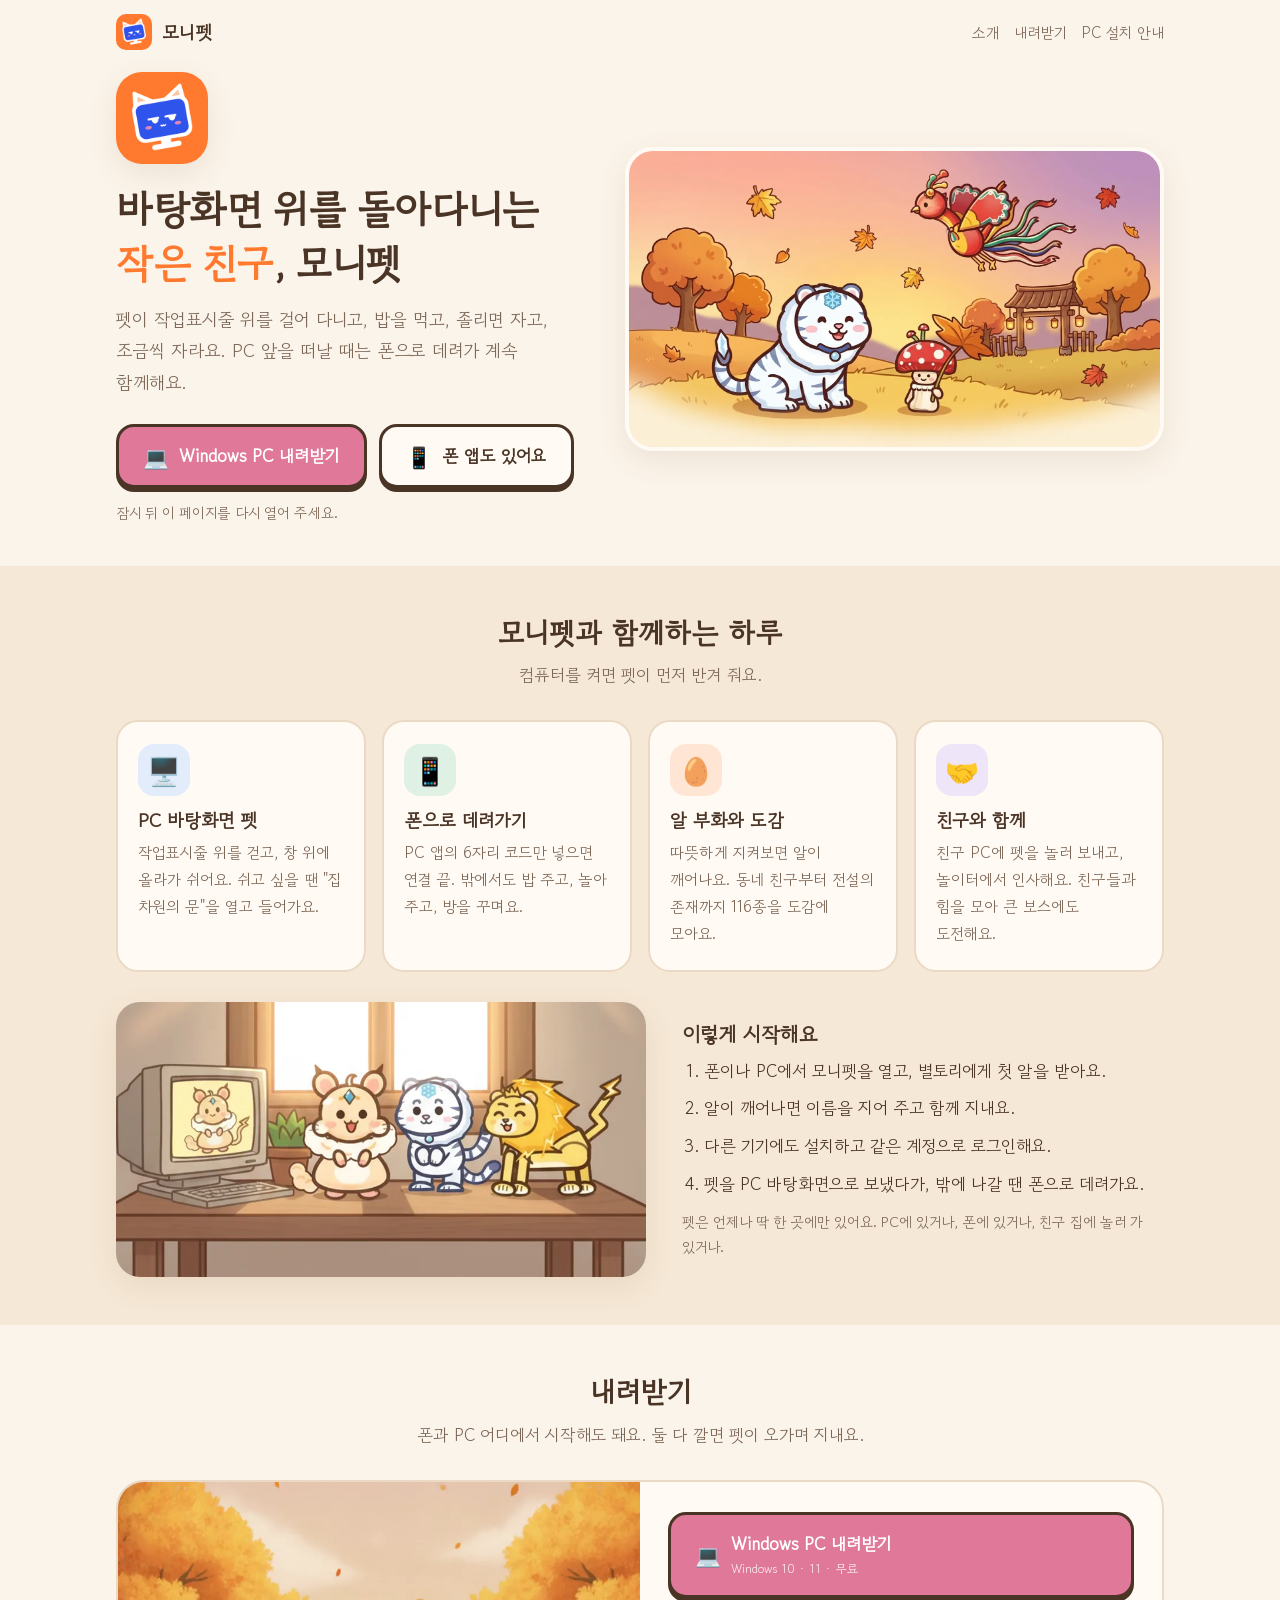
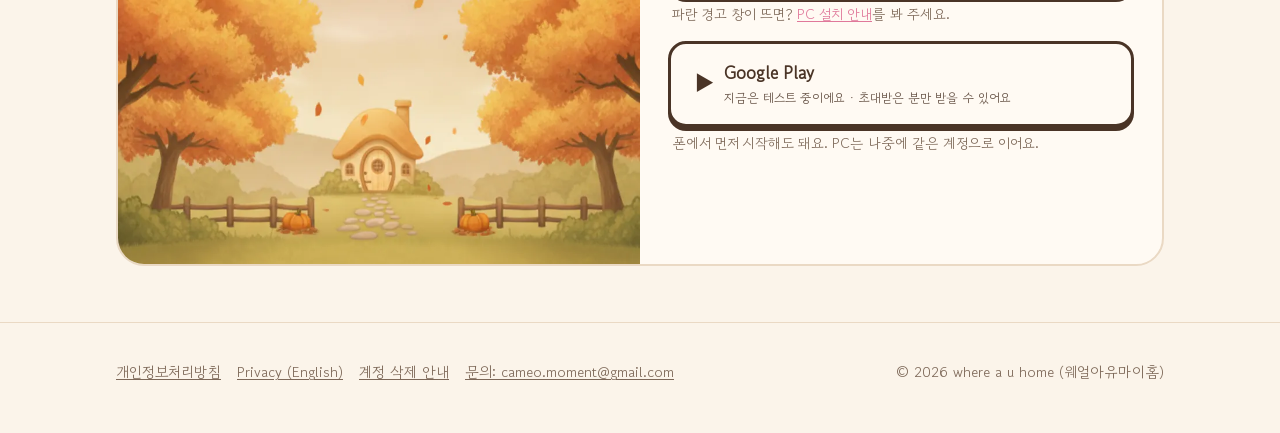
==== index.html @ 95034d14 "chore(site): 홈페이지 주소를 monipet.co.kr 로 (저장소 hanseo-choi/monipet-site, CNAME) Co-Authored-By: Claude O" ====
<!doctype html>
<html lang="ko">
<head>
<meta charset="utf-8">
<meta name="viewport" content="width=device-width, initial-scale=1">
<title>모니펫 — 바탕화면 펫 키우기</title>
<meta name="description" content="바탕화면 위를 돌아다니는 작은 친구, 모니펫. PC 바탕화면에서 키우고, 폰으로 데려가 돌봐요.">
<meta name="theme-color" content="#fbf4ea">
<!--
  모니펫 공식 홈페이지 (GitHub Pages: https://monipet.co.kr/). 올리는 법: site/README.md
  privacy/ · pc/ 는 docs/ 가 원본 → node scripts/build-site.mjs 로 복사. 그림은 python scripts/site-images.py.
-->
<meta property="og:type" content="website">
<meta property="og:site_name" content="모니펫">
<meta property="og:title" content="모니펫 — 바탕화면 위를 돌아다니는 작은 친구">
<meta property="og:description" content="PC 바탕화면에서 펫을 키우고, 폰으로 데려가 함께 지내요. 무료 · 광고 없음.">
<meta property="og:image" content="https://monipet.co.kr/img/og.jpg">
<meta property="og:image:width" content="1200">
<meta property="og:image:height" content="630">
<meta property="og:url" content="https://monipet.co.kr/">
<meta property="og:locale" content="ko_KR">
<meta name="twitter:card" content="summary_large_image">
<link rel="icon" type="image/png" href="img/favicon.png">
<link rel="apple-touch-icon" href="img/icon-192.png">
<link rel="preconnect" href="https://fonts.googleapis.com">
<link rel="preconnect" href="https://fonts.gstatic.com" crossorigin>
<link href="https://fonts.googleapis.com/css2?family=Gowun+Dodum&display=swap" rel="stylesheet">
<link rel="stylesheet" href="style.css">
</head>
<body>
<header class="top">
  <div class="wrap">
    <a class="brand" href="./"><img src="img/icon-192.png" alt="" width="36" height="36">모니펫</a>
    <nav>
      <a href="#features">소개</a>
      <a href="#download">내려받기</a>
      <a href="pc/">PC 설치 안내</a>
    </nav>
  </div>
</header>

<main>
  <section class="hero">
    <div class="wrap">
      <div>
        <img class="hero-icon" src="img/icon.png" alt="모니펫 앱 아이콘" width="92" height="92">
        <h1>바탕화면 위를 돌아다니는<br><em>작은 친구</em>, 모니펫</h1>
        <p class="lead">펫이 작업표시줄 위를 걸어 다니고, 밥을 먹고, 졸리면 자고, 조금씩 자라요.
          PC 앞을 떠날 때는 폰으로 데려가 계속 함께해요.</p>
        <div class="cta">
          <a class="btn" href="pc/" data-download data-fallback="pc/" data-ready="Windows PC 내려받기"><span class="ico" aria-hidden="true">💻</span><span data-label>Windows PC 내려받기</span></a>
          <a class="btn alt" href="#download"><span class="ico" aria-hidden="true">📱</span>폰 앱도 있어요</a>
        </div>
        <p class="muted small" style="margin-top:12px" data-download-version>Windows 10 · 11 · 무료 · 광고 없음</p>
      </div>
      <div class="hero-art">
        <picture>
          <source srcset="img/hero.webp" type="image/webp">
          <img src="img/hero.jpg" alt="가을 마당에서 노는 모니펫 펫들: 하얀 호랑이, 버섯 친구, 하늘을 나는 봉황" width="1600" height="893">
        </picture>
      </div>
    </div>
  </section>

  <section class="block tint" id="features">
    <div class="wrap">
      <h2>모니펫과 함께하는 하루</h2>
      <p class="sub">컴퓨터를 켜면 펫이 먼저 반겨 줘요.</p>
      <div class="cards">
        <article class="card c1">
          <div class="emoji" aria-hidden="true">🖥️</div>
          <h3>PC 바탕화면 펫</h3>
          <p>작업표시줄 위를 걷고, 창 위에 올라가 쉬어요. 쉬고 싶을 땐 "집 차원의 문"을 열고 들어가요.</p>
        </article>
        <article class="card c2">
          <div class="emoji" aria-hidden="true">📱</div>
          <h3>폰으로 데려가기</h3>
          <p>PC 앱의 6자리 코드만 넣으면 연결 끝. 밖에서도 밥 주고, 놀아 주고, 방을 꾸며요.</p>
        </article>
        <article class="card c3">
          <div class="emoji" aria-hidden="true">🥚</div>
          <h3>알 부화와 도감</h3>
          <p>따뜻하게 지켜보면 알이 깨어나요. 동네 친구부터 전설의 존재까지 116종을 도감에 모아요.</p>
        </article>
        <article class="card c4">
          <div class="emoji" aria-hidden="true">🤝</div>
          <h3>친구와 함께</h3>
          <p>친구 PC에 펫을 놀러 보내고, 놀이터에서 인사해요. 친구들과 힘을 모아 큰 보스에도 도전해요.</p>
        </article>
      </div>

      <div class="show">
        <picture>
          <source srcset="img/desk.webp" type="image/webp">
          <img src="img/desk.jpg" alt="책상 위 모니터 옆에 모인 모니펫 펫들" width="900" height="468" loading="lazy">
        </picture>
        <div>
          <h3 style="font-size:1.3rem;margin-bottom:8px">이렇게 시작해요</h3>
          <ol>
            <li>폰이나 PC에서 모니펫을 열고, 별토리에게 첫 알을 받아요.</li>
            <li>알이 깨어나면 이름을 지어 주고 함께 지내요.</li>
            <li>다른 기기에도 설치하고 같은 계정으로 로그인해요.</li>
            <li>펫을 PC 바탕화면으로 보냈다가, 밖에 나갈 땐 폰으로 데려가요.</li>
          </ol>
          <p class="muted small" style="margin-top:10px">펫은 언제나 딱 한 곳에만 있어요. PC에 있거나, 폰에 있거나, 친구 집에 놀러 가 있거나.</p>
        </div>
      </div>
    </div>
  </section>

  <section class="block" id="download">
    <div class="wrap">
      <h2>내려받기</h2>
      <p class="sub">폰과 PC 어디에서 시작해도 돼요. 둘 다 깔면 펫이 오가며 지내요.</p>
      <div class="download">
        <div class="art">
          <picture>
            <source srcset="img/yard.webp" type="image/webp">
            <img src="img/yard.jpg" alt="낙엽이 지는 가을 마당과 작은 집" width="900" height="657" loading="lazy">
          </picture>
        </div>
        <div class="body">
          <div class="dl-row">
            <a class="btn" href="pc/" data-download data-fallback="pc/" data-ready="Windows PC 내려받기"><span class="ico" aria-hidden="true">💻</span><span><span data-label>Windows PC 내려받기</span><small>Windows 10 · 11 · 무료</small></span></a>
            <span class="note">파란 경고 창이 뜨면? <a href="pc/">PC 설치 안내</a>를 봐 주세요.</span>
          </div>
          <div class="dl-row">
            <a class="btn alt" href="https://play.google.com/store/apps/details?id=com.monipet.app" rel="noopener"><span class="ico" aria-hidden="true">▶️</span><span>Google Play<small>지금은 테스트 중이에요 · 초대받은 분만 받을 수 있어요</small></span></a>
            <span class="note">폰에서 먼저 시작해도 돼요. PC는 나중에 같은 계정으로 이어요.</span>
          </div>
          <div>
            <span id="ms-store" class="badge-soon" hidden>Microsoft Store (준비 중)</span>
          </div>
        </div>
      </div>
    </div>
  </section>
</main>

<footer>
  <div class="wrap">
    <nav>
      <a href="privacy/">개인정보처리방침</a>
      <a href="privacy/en.html" lang="en">Privacy (English)</a>
      <a href="privacy/#delete">계정 삭제 안내</a>
      <a href="mailto:cameo.moment@gmail.com">문의: cameo.moment@gmail.com</a>
    </nav>
    <span>© 2026 where a u home (웨얼아유마이홈)</span>
  </div>
</footer>

<script>
  // Microsoft Store 에 올라가면 주소를 넣는다 (null 이면 배지를 숨긴다)
  const MS_STORE_URL = null;
  if (MS_STORE_URL) {
    const old = document.getElementById("ms-store");
    const a = document.createElement("a");
    a.className = "badge-soon";
    a.href = MS_STORE_URL;
    a.rel = "noopener";
    a.textContent = "🪟 Microsoft Store에서 받기";
    old.replaceWith(a);
  }
</script>
<script src="download.js" defer></script>
</body>
</html>
---- style.css ----
/* 모니펫 홈페이지 공통 모양 (site/index.html · site/pc/index.html). 프레임워크 없음. */
:root {
  --bg: #fbf4ea;
  --bg-2: #f6e8d6;
  --fg: #4a3426;
  --muted: #7d6858;
  --line: #ead9c4;
  --card: #fffaf3;
  --soft: #fff0df;
  --accent: #e0789a;
  --accent-ink: #fff;
  --orange: #ff7a2f;
  --blue: #3156e3;
  --mint: #dff1e4;
  --sky: #e2ecfb;
  --lilac: #efe5f8;
  --peach: #ffe6d4;
  --shadow: 0 10px 30px rgba(120, 80, 40, .10);
  --win: #1f5fa8;
  color-scheme: light;
}
@media (prefers-color-scheme: dark) {
  :root:not([data-theme="light"]) {
    --bg: #1e1a20;
    --bg-2: #262029;
    --fg: #f3e9df;
    --muted: #c4b5a8;
    --line: #3d3443;
    --card: #2a2430;
    --soft: #33293a;
    --accent: #ec9cb7;
    --accent-ink: #2a1f26;
    --orange: #ff9a5c;
    --blue: #7f9bff;
    --mint: #26362c;
    --sky: #232d40;
    --lilac: #30273c;
    --peach: #3a2a24;
    --shadow: 0 10px 30px rgba(0, 0, 0, .35);
    --win: #2d6cc0;
    color-scheme: dark;
  }
}
:root[data-theme="dark"] {
  --bg: #1e1a20; --bg-2: #262029; --fg: #f3e9df; --muted: #c4b5a8; --line: #3d3443; --card: #2a2430; --soft: #33293a;
  --accent: #ec9cb7; --accent-ink: #2a1f26; --orange: #ff9a5c; --blue: #7f9bff; --mint: #26362c; --sky: #232d40;
  --lilac: #30273c; --peach: #3a2a24; --shadow: 0 10px 30px rgba(0, 0, 0, .35); --win: #2d6cc0; color-scheme: dark;
}

* { box-sizing: border-box; }
html { -webkit-text-size-adjust: 100%; }
body {
  margin: 0;
  background: var(--bg);
  color: var(--fg);
  font: 17px/1.75 "Gowun Dodum", system-ui, -apple-system, "Apple SD Gothic Neo", "Malgun Gothic", sans-serif;
  word-break: keep-all;
  overflow-wrap: anywhere;
}
img { max-width: 100%; display: block; }
[hidden] { display: none !important; }
a { color: var(--accent); }
h1, h2, h3 { line-height: 1.35; margin: 0; }
p { margin: 0; }
.wrap { max-width: 1080px; margin: 0 auto; padding: 0 16px; }
.muted { color: var(--muted); }
.small { font-size: .9rem; }

/* 머리 줄 */
.top { padding: 14px 0; }
.top .wrap { display: flex; align-items: center; justify-content: space-between; gap: 12px; }
.brand { display: flex; align-items: center; gap: 10px; color: var(--fg); text-decoration: none; font-weight: 700; font-size: 1.15rem; }
.brand img { width: 36px; height: 36px; border-radius: 10px; }
.top nav { display: flex; gap: 14px; font-size: .95rem; }
.top nav a { color: var(--muted); text-decoration: none; }
.top nav a:hover { color: var(--fg); }

/* 버튼 */
.btn {
  display: inline-flex; align-items: center; justify-content: center; gap: 10px;
  padding: 14px 24px; border-radius: 18px;
  background: var(--accent); color: var(--accent-ink);
  font: inherit; font-weight: 700; font-size: 1.08rem; text-decoration: none;
  border: 3px solid var(--fg); box-shadow: 0 4px 0 var(--fg);
  transition: transform .08s, box-shadow .08s;
}
.btn:active { transform: translateY(3px); box-shadow: 0 1px 0 var(--fg); }
.btn[aria-disabled="true"] { opacity: .55; pointer-events: none; }
.btn .ico { font-size: 1.3rem; line-height: 1; }
.btn.alt { background: var(--card); color: var(--fg); }
.btn small { display: block; font-size: .78rem; font-weight: 400; opacity: .85; }

/* 첫 화면 */
.hero { padding: 8px 0 40px; }
.hero .wrap { display: grid; grid-template-columns: 1fr 1.15fr; gap: 40px; align-items: center; }
.hero-icon { width: 92px; height: 92px; border-radius: 26px; box-shadow: var(--shadow); margin-bottom: 18px; }
.hero h1 { font-size: 2.5rem; letter-spacing: -.01em; }
.hero h1 em { font-style: normal; color: var(--orange); }
.hero .lead { margin-top: 14px; font-size: 1.12rem; color: var(--muted); }
.hero .cta { margin-top: 26px; display: flex; flex-wrap: wrap; gap: 12px; align-items: center; }
.hero-art { border-radius: 28px; overflow: hidden; box-shadow: var(--shadow); border: 4px solid var(--card); }
.hero-art img { width: 100%; height: auto; aspect-ratio: 1600 / 893; object-fit: cover; }

/* 칸 */
section.block { padding: 48px 0; }
section.tint { background: var(--bg-2); }
.block h2 { font-size: 1.8rem; text-align: center; }
.block .sub { text-align: center; color: var(--muted); margin-top: 8px; }

.cards { display: grid; grid-template-columns: repeat(4, 1fr); gap: 16px; margin-top: 30px; }
.card { background: var(--card); border: 2px solid var(--line); border-radius: 22px; padding: 22px 20px; }
.card .emoji { width: 52px; height: 52px; border-radius: 16px; display: grid; place-items: center; font-size: 1.7rem; margin-bottom: 12px; }
.card h3 { font-size: 1.15rem; margin-bottom: 6px; }
.card p { color: var(--muted); font-size: .97rem; }
.c1 .emoji { background: var(--sky); }
.c2 .emoji { background: var(--mint); }
.c3 .emoji { background: var(--peach); }
.c4 .emoji { background: var(--lilac); }

.show { display: grid; grid-template-columns: 1.1fr 1fr; gap: 36px; align-items: center; margin-top: 30px; }
.show img { border-radius: 24px; box-shadow: var(--shadow); width: 100%; height: auto; }
.show ol { margin: 0; padding-left: 1.3em; }
.show li { margin: 8px 0; }

/* 내려받기 */
.download { position: relative; background: var(--card); border: 2px solid var(--line); border-radius: 28px; overflow: hidden; display: grid; grid-template-columns: 1fr 1fr; margin-top: 30px; }
.download .art { min-height: 100%; }
.download .art img { width: 100%; height: 100%; object-fit: cover; }
.download .body { padding: 30px 28px; display: flex; flex-direction: column; gap: 14px; }
.dl-row { display: flex; flex-direction: column; gap: 4px; }
.dl-row .btn { width: 100%; justify-content: flex-start; text-align: left; }
.dl-row .note { font-size: .88rem; color: var(--muted); padding-left: 4px; }
.badge-soon { display: inline-block; padding: 6px 14px; border-radius: 999px; border: 2px dashed var(--line); color: var(--muted); font-size: .9rem; text-decoration: none; }
a.badge-soon { border-style: solid; color: var(--fg); }

/* 바닥 */
footer { padding: 36px 0 48px; border-top: 1px solid var(--line); margin-top: 8px; }
footer .wrap { display: flex; flex-wrap: wrap; gap: 8px 22px; justify-content: space-between; align-items: center; color: var(--muted); font-size: .92rem; }
footer nav { display: flex; flex-wrap: wrap; gap: 6px 16px; }
footer a { color: var(--muted); }

/* PC 설치 안내 */
.guide { max-width: 720px; margin: 0 auto; padding: 8px 16px 56px; }
.guide h1 { font-size: 1.9rem; }
.guide h2 { font-size: 1.25rem; margin: 36px 0 10px; padding-top: 10px; border-top: 1px solid var(--line); }
.guide p, .guide li { margin: 8px 0; }
.guide-hero { background: var(--card); border: 2px solid var(--line); border-radius: 24px; overflow: hidden; margin: 18px 0; text-align: center; }
.guide-hero img { width: 100%; height: auto; aspect-ratio: 900 / 468; object-fit: cover; }
.guide-hero .in { padding: 18px 18px 22px; }
ol.steps { padding-left: 1.3em; }
.shot { background: var(--win); color: #fff; border-radius: 10px; padding: 16px 18px; margin: 10px 0; font-family: "Segoe UI", "Malgun Gothic", sans-serif; line-height: 1.6; }
.shot b { font-size: 1.1rem; }
.shot p { color: #fff; margin: 6px 0 0; }
.shot .row { display: flex; justify-content: space-between; align-items: center; margin-top: 14px; gap: 10px; flex-wrap: wrap; }
.shot .fake { display: inline-block; padding: 4px 14px; border: 1px solid #fff; border-radius: 3px; font-size: .92rem; }
.shot .link { text-decoration: underline; }
.shot .hl { outline: 3px solid #ffd86b; outline-offset: 3px; border-radius: 3px; }
.box { background: var(--soft); border-radius: 16px; padding: 12px 16px; margin: 12px 0; }
code { font-size: .9em; background: var(--soft); padding: 1px 6px; border-radius: 6px; }

@media (max-width: 900px) {
  .hero .wrap { grid-template-columns: 1fr; gap: 26px; }
  .cards { grid-template-columns: repeat(2, 1fr); }
  .show { grid-template-columns: 1fr; }
}
@media (max-width: 640px) {
  body { font-size: 16px; }
  .top nav { display: none; }
  .hero h1 { font-size: 1.95rem; }
  .hero-icon { width: 72px; height: 72px; border-radius: 20px; }
  .hero .cta .btn { width: 100%; }
  .block h2 { font-size: 1.5rem; }
  section.block { padding: 38px 0; }
  .cards { grid-template-columns: 1fr; }
  .download { grid-template-columns: 1fr; }
  .download .art img { aspect-ratio: 900 / 520; height: auto; }
  .download .body { padding: 22px 18px; }
  footer .wrap { flex-direction: column; align-items: flex-start; }
}
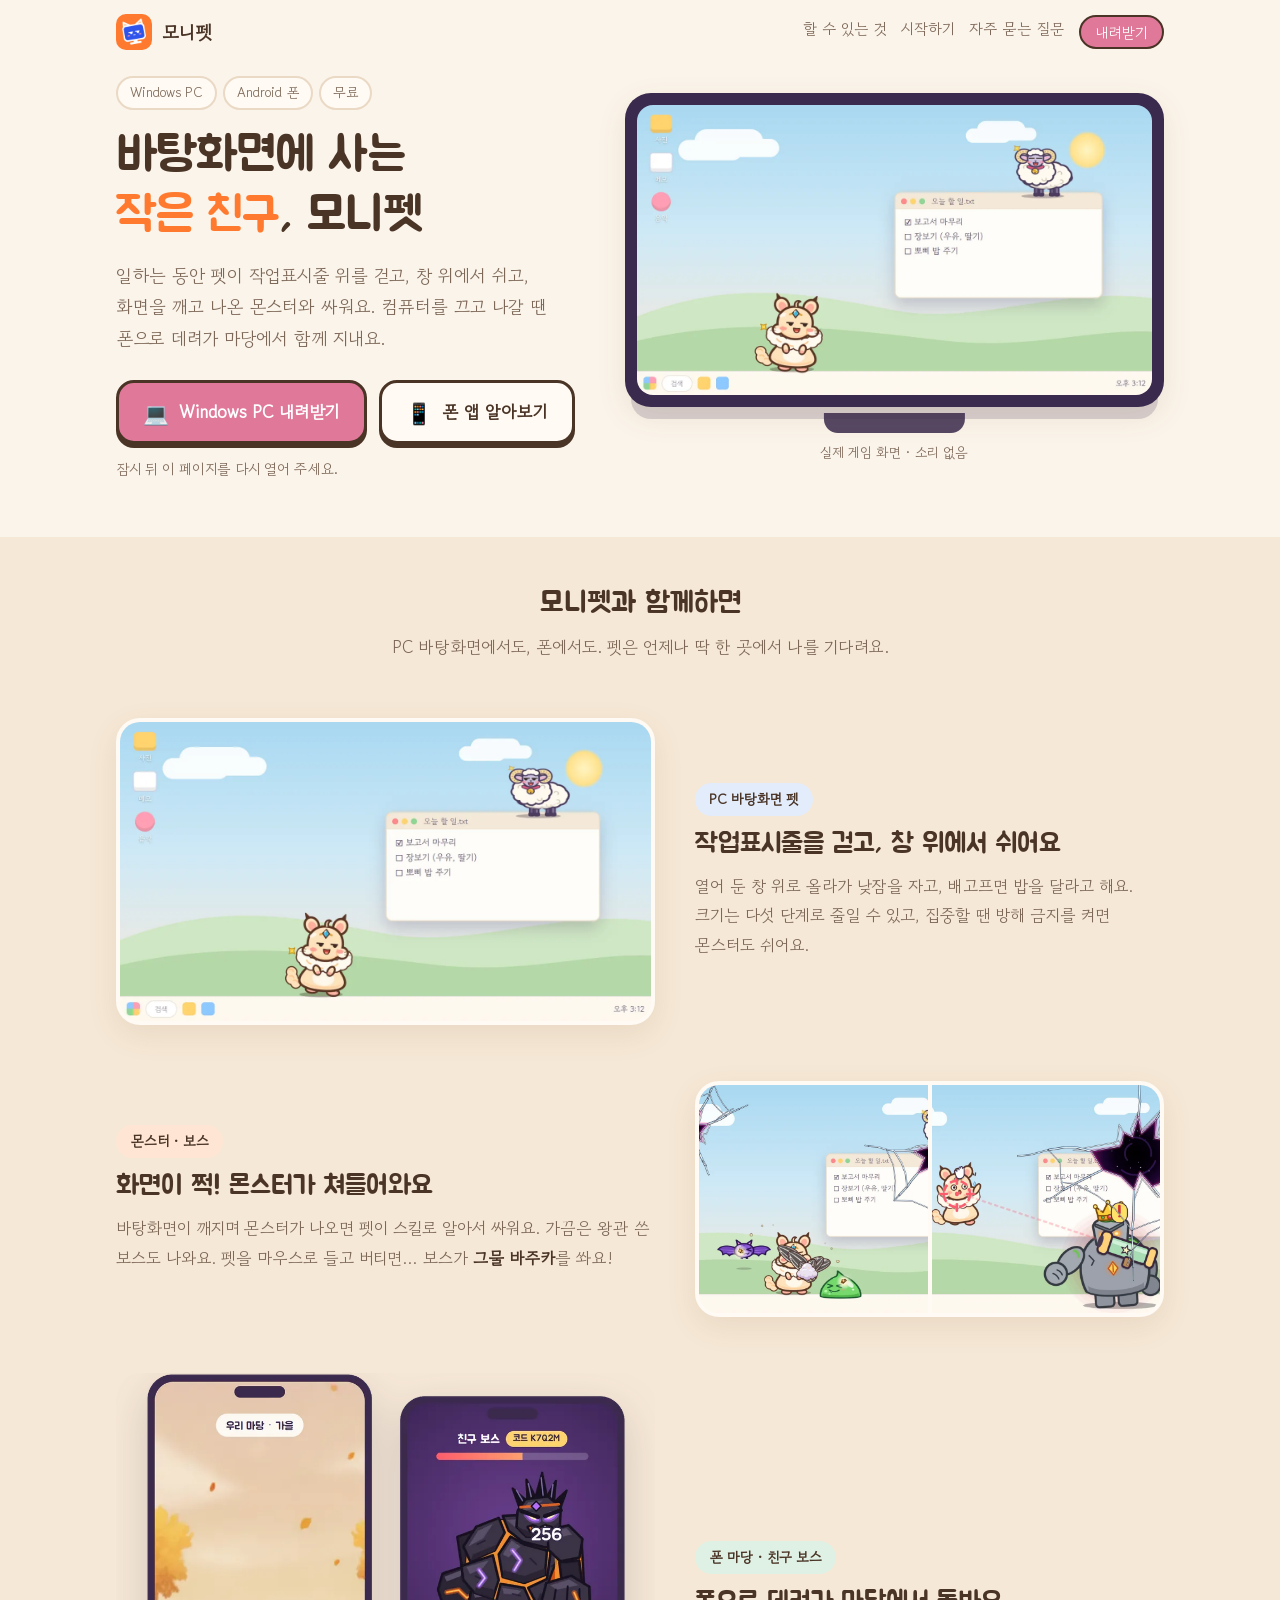
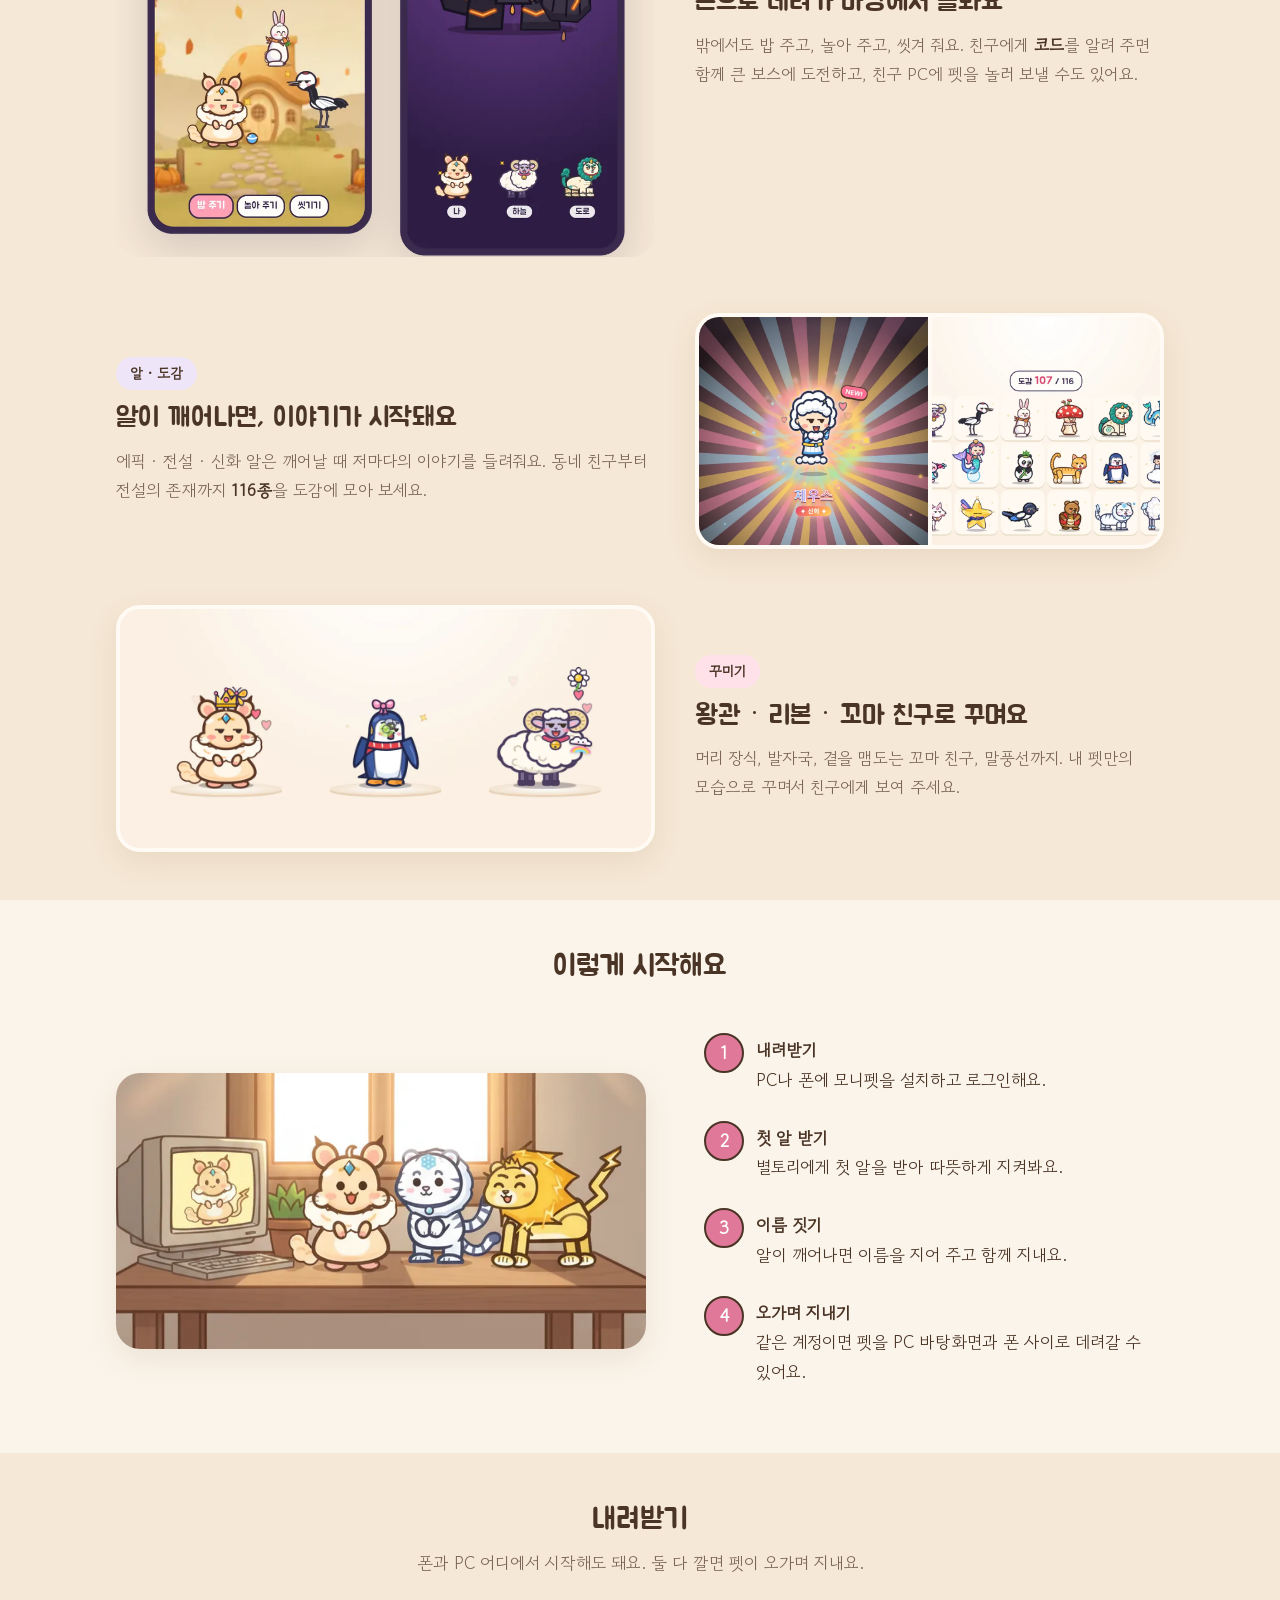
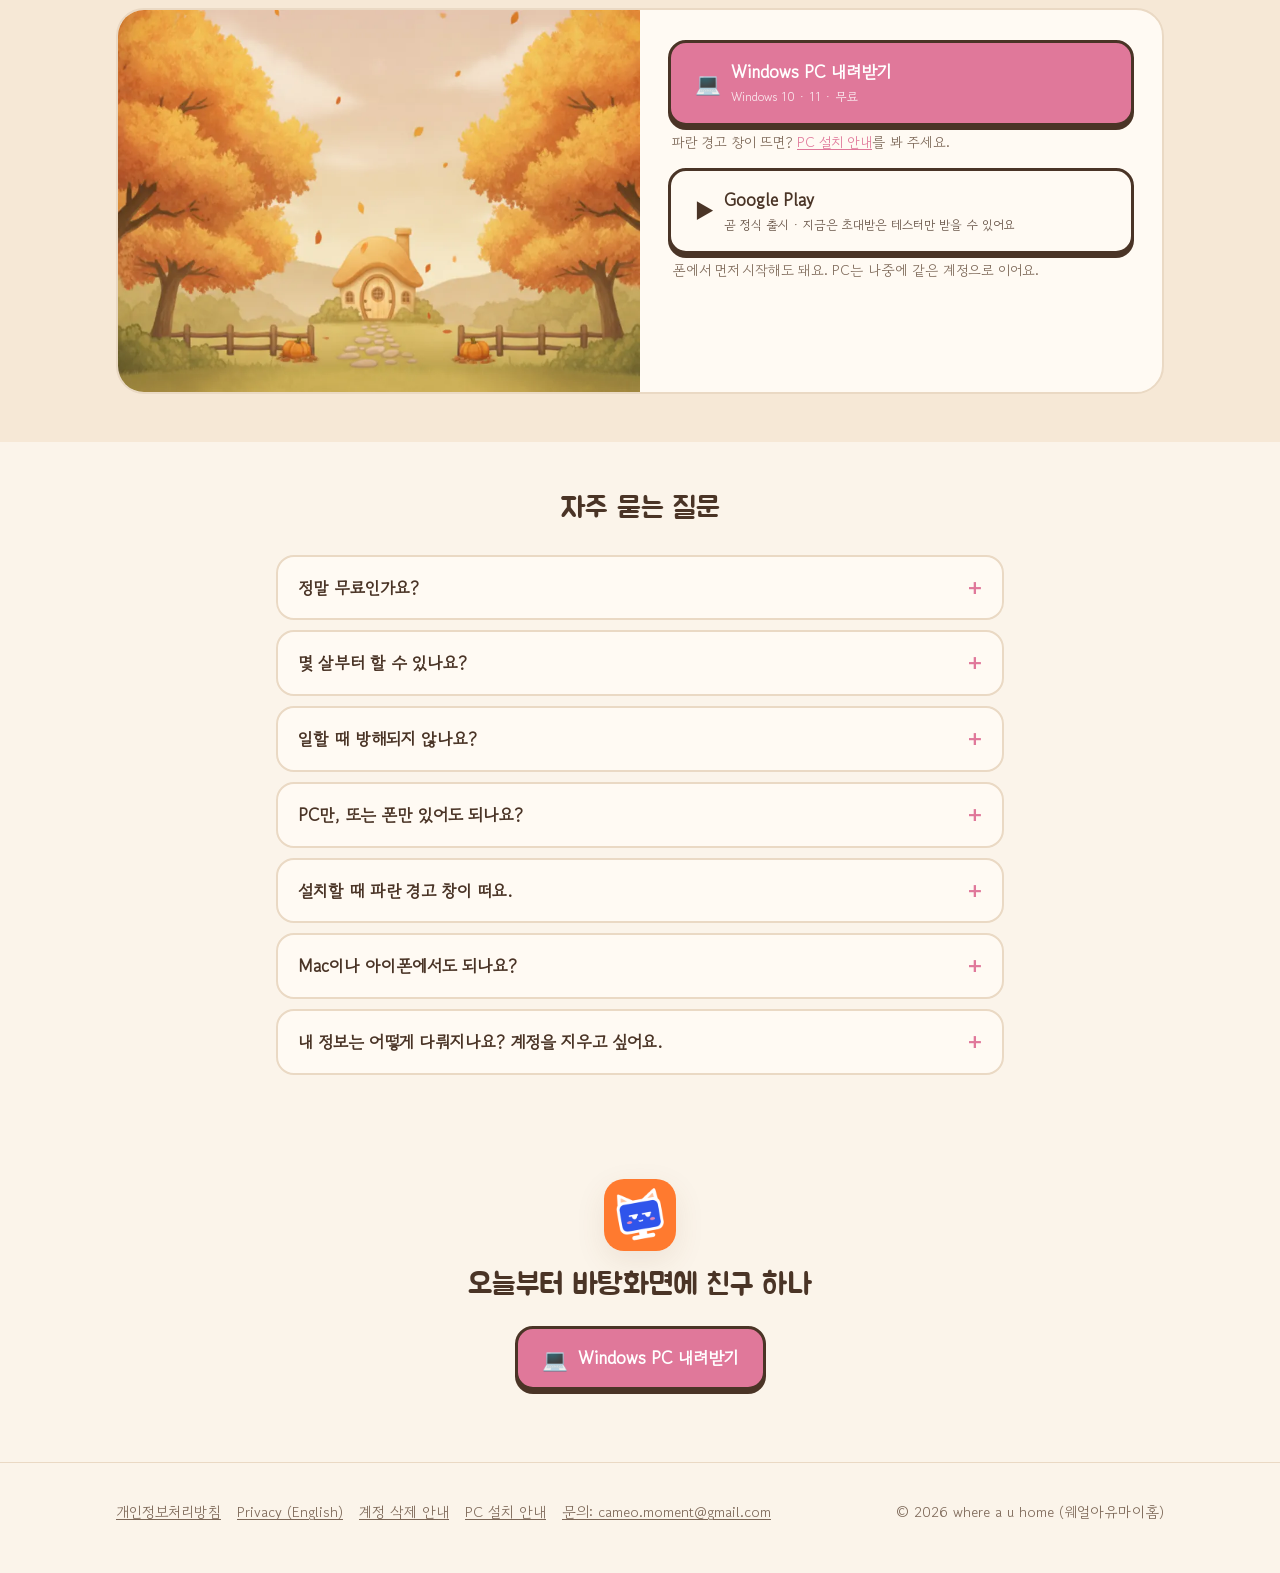
==== commit abf8e013: "feat(site): 홈페이지 새 단장 — 실제 게임 화면 · 할 수 있는 것 · 자주 묻는 질문, 홍보 영상 무대(#promo) - 첫 화면: 바탕화면에 사는 작은 친구 + 모니" ====
--- a/index.html
+++ b/index.html
@@ -3,17 +3,19 @@
 <head>
 <meta charset="utf-8">
 <meta name="viewport" content="width=device-width, initial-scale=1">
-<title>모니펫 — 바탕화면 펫 키우기</title>
-<meta name="description" content="바탕화면 위를 돌아다니는 작은 친구, 모니펫. PC 바탕화면에서 키우고, 폰으로 데려가 돌봐요.">
+<title>모니펫 — 바탕화면에 사는 작은 친구</title>
+<meta name="description" content="PC 바탕화면 위를 걸어 다니는 작은 펫, 모니펫. 화면을 깨고 나온 몬스터와 싸우고, 폰으로 데려가 마당에서 돌보고, 친구와 보스를 잡아요. Windows PC 무료.">
 <meta name="theme-color" content="#fbf4ea">
 <!--
   모니펫 공식 홈페이지 (GitHub Pages: https://monipet.co.kr/). 올리는 법: site/README.md
-  privacy/ · pc/ 는 docs/ 가 원본 → node scripts/build-site.mjs 로 복사. 그림은 python scripts/site-images.py.
+  privacy/ · pc/ 는 docs/ 가 원본 → node scripts/build-site.mjs 로 복사.
+  그림: hero.* · desk.* · yard.* · og.jpg 는 python scripts/site-images.py,
+        scene-*.webp · hero-loop.mp4 는 게임 그림(#promo 무대)을 헤드리스 Edge 로 찍은 것 (site/README.md "게임 장면 그림")
 -->
 <meta property="og:type" content="website">
 <meta property="og:site_name" content="모니펫">
-<meta property="og:title" content="모니펫 — 바탕화면 위를 돌아다니는 작은 친구">
-<meta property="og:description" content="PC 바탕화면에서 펫을 키우고, 폰으로 데려가 함께 지내요. 무료 · 광고 없음.">
+<meta property="og:title" content="모니펫 — 바탕화면에 사는 작은 친구">
+<meta property="og:description" content="PC 바탕화면에서 펫을 키우고, 폰으로 데려가 함께 지내요. Windows PC 무료.">
 <meta property="og:image" content="https://monipet.co.kr/img/og.jpg">
 <meta property="og:image:width" content="1200">
 <meta property="og:image:height" content="630">
@@ -24,91 +26,137 @@
 <link rel="apple-touch-icon" href="img/icon-192.png">
 <link rel="preconnect" href="https://fonts.googleapis.com">
 <link rel="preconnect" href="https://fonts.gstatic.com" crossorigin>
-<link href="https://fonts.googleapis.com/css2?family=Gowun+Dodum&display=swap" rel="stylesheet">
+<link href="https://fonts.googleapis.com/css2?family=Gowun+Dodum&family=Jua&display=swap" rel="stylesheet">
+<link rel="preload" as="image" href="img/hero-poster.webp" type="image/webp">
 <link rel="stylesheet" href="style.css">
 </head>
 <body>
+<a class="skip" href="#main">본문으로 건너뛰기</a>
 <header class="top">
   <div class="wrap">
     <a class="brand" href="./"><img src="img/icon-192.png" alt="" width="36" height="36">모니펫</a>
-    <nav>
-      <a href="#features">소개</a>
-      <a href="#download">내려받기</a>
-      <a href="pc/">PC 설치 안내</a>
+    <nav aria-label="주 메뉴">
+      <a href="#features">할 수 있는 것</a>
+      <a href="#start">시작하기</a>
+      <a href="#faq">자주 묻는 질문</a>
+      <a class="nav-cta" href="#download">내려받기</a>
     </nav>
   </div>
 </header>
 
-<main>
+<main id="main">
   <section class="hero">
     <div class="wrap">
-      <div>
-        <img class="hero-icon" src="img/icon.png" alt="모니펫 앱 아이콘" width="92" height="92">
-        <h1>바탕화면 위를 돌아다니는<br><em>작은 친구</em>, 모니펫</h1>
-        <p class="lead">펫이 작업표시줄 위를 걸어 다니고, 밥을 먹고, 졸리면 자고, 조금씩 자라요.
-          PC 앞을 떠날 때는 폰으로 데려가 계속 함께해요.</p>
+      <div class="hero-copy">
+        <p class="kicker"><span>Windows PC</span><span>Android 폰</span><span>무료</span></p>
+        <h1>바탕화면에 사는<br><em>작은 친구</em>, 모니펫</h1>
+        <p class="lead">일하는 동안 펫이 작업표시줄 위를 걷고, 창 위에서 쉬고, 화면을 깨고 나온 몬스터와 싸워요.
+          컴퓨터를 끄고 나갈 땐 폰으로 데려가 마당에서 함께 지내요.</p>
         <div class="cta">
           <a class="btn" href="pc/" data-download data-fallback="pc/" data-ready="Windows PC 내려받기"><span class="ico" aria-hidden="true">💻</span><span data-label>Windows PC 내려받기</span></a>
-          <a class="btn alt" href="#download"><span class="ico" aria-hidden="true">📱</span>폰 앱도 있어요</a>
-        </div>
-        <p class="muted small" style="margin-top:12px" data-download-version>Windows 10 · 11 · 무료 · 광고 없음</p>
+          <a class="btn alt" href="#download"><span class="ico" aria-hidden="true">📱</span>폰 앱 알아보기</a>
+        </div>
+        <p class="muted small hero-note" data-download-version>Windows 10 · 11 · 무료</p>
       </div>
       <div class="hero-art">
-        <picture>
-          <source srcset="img/hero.webp" type="image/webp">
-          <img src="img/hero.jpg" alt="가을 마당에서 노는 모니펫 펫들: 하얀 호랑이, 버섯 친구, 하늘을 나는 봉황" width="1600" height="893">
-        </picture>
+        <div class="monitor">
+          <video class="monitor-screen" autoplay muted loop playsinline preload="metadata" poster="img/hero-poster.webp" width="960" height="540" aria-label="바탕화면 위를 걷던 펫이 화면을 깨고 나온 몬스터와 보스를 물리치는 실제 게임 화면">
+            <source src="img/hero-loop.mp4" type="video/mp4">
+          </video>
+          <span class="monitor-stand" aria-hidden="true"></span>
+        </div>
+        <p class="caption">실제 게임 화면 · 소리 없음</p>
       </div>
     </div>
   </section>
 
   <section class="block tint" id="features">
     <div class="wrap">
-      <h2>모니펫과 함께하는 하루</h2>
-      <p class="sub">컴퓨터를 켜면 펫이 먼저 반겨 줘요.</p>
-      <div class="cards">
-        <article class="card c1">
-          <div class="emoji" aria-hidden="true">🖥️</div>
-          <h3>PC 바탕화면 펫</h3>
-          <p>작업표시줄 위를 걷고, 창 위에 올라가 쉬어요. 쉬고 싶을 땐 "집 차원의 문"을 열고 들어가요.</p>
-        </article>
-        <article class="card c2">
-          <div class="emoji" aria-hidden="true">📱</div>
-          <h3>폰으로 데려가기</h3>
-          <p>PC 앱의 6자리 코드만 넣으면 연결 끝. 밖에서도 밥 주고, 놀아 주고, 방을 꾸며요.</p>
-        </article>
-        <article class="card c3">
-          <div class="emoji" aria-hidden="true">🥚</div>
-          <h3>알 부화와 도감</h3>
-          <p>따뜻하게 지켜보면 알이 깨어나요. 동네 친구부터 전설의 존재까지 116종을 도감에 모아요.</p>
-        </article>
-        <article class="card c4">
-          <div class="emoji" aria-hidden="true">🤝</div>
-          <h3>친구와 함께</h3>
-          <p>친구 PC에 펫을 놀러 보내고, 놀이터에서 인사해요. 친구들과 힘을 모아 큰 보스에도 도전해요.</p>
-        </article>
-      </div>
-
+      <h2>모니펫과 함께하면</h2>
+      <p class="sub">PC 바탕화면에서도, 폰에서도. 펫은 언제나 딱 한 곳에서 나를 기다려요.</p>
+
+      <div class="feature">
+        <figure class="shot-frame">
+          <img src="img/scene-desk.webp" alt="작업표시줄 위에 선 뽀삐와 메모장 창 위에서 쉬는 솜이" width="1280" height="720" loading="lazy" decoding="async">
+        </figure>
+        <div class="feature-text">
+          <span class="tag t-sky">PC 바탕화면 펫</span>
+          <h3>작업표시줄을 걷고, 창 위에서 쉬어요</h3>
+          <p>열어 둔 창 위로 올라가 낮잠을 자고, 배고프면 밥을 달라고 해요. 크기는 다섯 단계로 줄일 수 있고,
+            집중할 땐 방해 금지를 켜면 몬스터도 쉬어요.</p>
+        </div>
+      </div>
+
+      <div class="feature rev">
+        <figure class="shot-frame duo">
+          <img src="img/scene-battle.webp" alt="화면에 금이 가며 구멍이 뚫리고, 슬라임과 박쥐가 나와 펫과 싸우는 장면" width="720" height="720" loading="lazy" decoding="async">
+          <img src="img/scene-boss.webp" alt="왕관을 쓴 골렘 보스가 그물 바주카로 펫을 겨누는 장면" width="720" height="720" loading="lazy" decoding="async">
+        </figure>
+        <div class="feature-text">
+          <span class="tag t-peach">몬스터 · 보스</span>
+          <h3>화면이 쩍! 몬스터가 쳐들어와요</h3>
+          <p>바탕화면이 깨지며 몬스터가 나오면 펫이 스킬로 알아서 싸워요. 가끔은 왕관 쓴 보스도 나와요.
+            펫을 마우스로 들고 버티면… 보스가 <b>그물 바주카</b>를 쏴요!</p>
+        </div>
+      </div>
+
+      <div class="feature">
+        <figure class="shot-frame phones">
+          <img src="img/scene-phone.webp" alt="폰 앱 화면: 가을 마당에서 노는 펫들, 그리고 친구 코드로 모여 큰 보스와 싸우는 친구 보스 화면" width="900" height="907" loading="lazy" decoding="async">
+        </figure>
+        <div class="feature-text">
+          <span class="tag t-mint">폰 마당 · 친구 보스</span>
+          <h3>폰으로 데려가 마당에서 돌봐요</h3>
+          <p>밖에서도 밥 주고, 놀아 주고, 씻겨 줘요. 친구에게 <b>코드</b>를 알려 주면 함께 큰 보스에 도전하고,
+            친구 PC에 펫을 놀러 보낼 수도 있어요.</p>
+        </div>
+      </div>
+
+      <div class="feature rev">
+        <figure class="shot-frame duo">
+          <img src="img/scene-gacha.webp" alt="번개 치는 하늘 아래 알이 깨지고 신화 등급 제우스가 등장하는 장면" width="720" height="720" loading="lazy" decoding="async">
+          <img src="img/scene-dex.webp" alt="여러 펫이 한 칸씩 모인 도감 화면" width="720" height="720" loading="lazy" decoding="async">
+        </figure>
+        <div class="feature-text">
+          <span class="tag t-lilac">알 · 도감</span>
+          <h3>알이 깨어나면, 이야기가 시작돼요</h3>
+          <p>에픽 · 전설 · 신화 알은 깨어날 때 저마다의 이야기를 들려줘요. 동네 친구부터 전설의 존재까지
+            <b>116종</b>을 도감에 모아 보세요.</p>
+        </div>
+      </div>
+
+      <div class="feature">
+        <figure class="shot-frame">
+          <img src="img/scene-style.webp" alt="왕관, 리본, 꽃 장식을 하고 꼬마 친구와 함께 선 펫 세 마리" width="1280" height="576" loading="lazy" decoding="async">
+        </figure>
+        <div class="feature-text">
+          <span class="tag t-pink">꾸미기</span>
+          <h3>왕관 · 리본 · 꼬마 친구로 꾸며요</h3>
+          <p>머리 장식, 발자국, 곁을 맴도는 꼬마 친구, 말풍선까지. 내 펫만의 모습으로 꾸며서 친구에게 보여 주세요.</p>
+        </div>
+      </div>
+    </div>
+  </section>
+
+  <section class="block" id="start">
+    <div class="wrap">
+      <h2>이렇게 시작해요</h2>
       <div class="show">
         <picture>
           <source srcset="img/desk.webp" type="image/webp">
-          <img src="img/desk.jpg" alt="책상 위 모니터 옆에 모인 모니펫 펫들" width="900" height="468" loading="lazy">
+          <img src="img/desk.jpg" alt="책상 위 모니터 옆에 모인 모니펫 펫들" width="900" height="468" loading="lazy" decoding="async">
         </picture>
-        <div>
-          <h3 style="font-size:1.3rem;margin-bottom:8px">이렇게 시작해요</h3>
-          <ol>
-            <li>폰이나 PC에서 모니펫을 열고, 별토리에게 첫 알을 받아요.</li>
-            <li>알이 깨어나면 이름을 지어 주고 함께 지내요.</li>
-            <li>다른 기기에도 설치하고 같은 계정으로 로그인해요.</li>
-            <li>펫을 PC 바탕화면으로 보냈다가, 밖에 나갈 땐 폰으로 데려가요.</li>
-          </ol>
-          <p class="muted small" style="margin-top:10px">펫은 언제나 딱 한 곳에만 있어요. PC에 있거나, 폰에 있거나, 친구 집에 놀러 가 있거나.</p>
-        </div>
-      </div>
-    </div>
-  </section>
-
-  <section class="block" id="download">
+        <ol class="steps-list">
+          <li><b>내려받기</b> PC나 폰에 모니펫을 설치하고 로그인해요.</li>
+          <li><b>첫 알 받기</b> 별토리에게 첫 알을 받아 따뜻하게 지켜봐요.</li>
+          <li><b>이름 짓기</b> 알이 깨어나면 이름을 지어 주고 함께 지내요.</li>
+          <li><b>오가며 지내기</b> 같은 계정이면 펫을 PC 바탕화면과 폰 사이로 데려갈 수 있어요.</li>
+        </ol>
+      </div>
+    </div>
+  </section>
+
+  <section class="block tint" id="download">
     <div class="wrap">
       <h2>내려받기</h2>
       <p class="sub">폰과 PC 어디에서 시작해도 돼요. 둘 다 깔면 펫이 오가며 지내요.</p>
@@ -116,7 +164,7 @@
         <div class="art">
           <picture>
             <source srcset="img/yard.webp" type="image/webp">
-            <img src="img/yard.jpg" alt="낙엽이 지는 가을 마당과 작은 집" width="900" height="657" loading="lazy">
+            <img src="img/yard.jpg" alt="낙엽이 지는 가을 마당과 작은 집" width="900" height="657" loading="lazy" decoding="async">
           </picture>
         </div>
         <div class="body">
@@ -125,7 +173,7 @@
             <span class="note">파란 경고 창이 뜨면? <a href="pc/">PC 설치 안내</a>를 봐 주세요.</span>
           </div>
           <div class="dl-row">
-            <a class="btn alt" href="https://play.google.com/store/apps/details?id=com.monipet.app" rel="noopener"><span class="ico" aria-hidden="true">▶️</span><span>Google Play<small>지금은 테스트 중이에요 · 초대받은 분만 받을 수 있어요</small></span></a>
+            <a class="btn alt" href="https://play.google.com/store/apps/details?id=com.monipet.app" rel="noopener"><span class="ico" aria-hidden="true">▶️</span><span>Google Play<small>곧 정식 출시 · 지금은 초대받은 테스터만 받을 수 있어요</small></span></a>
             <span class="note">폰에서 먼저 시작해도 돼요. PC는 나중에 같은 계정으로 이어요.</span>
           </div>
           <div>
@@ -135,14 +183,62 @@
       </div>
     </div>
   </section>
+
+  <section class="block" id="faq">
+    <div class="wrap narrow">
+      <h2>자주 묻는 질문</h2>
+      <div class="faq">
+        <details>
+          <summary>정말 무료인가요?</summary>
+          <p>네, 내려받기와 플레이는 무료예요. 원할 때만 보는 보상 광고가 있어요.</p>
+        </details>
+        <details>
+          <summary>몇 살부터 할 수 있나요?</summary>
+          <p>모니펫은 <b>만 14세 이상</b>만 이용할 수 있어요. 처음 시작할 때 확인해요.</p>
+        </details>
+        <details>
+          <summary>일할 때 방해되지 않나요?</summary>
+          <p>펫 크기를 다섯 단계로 줄일 수 있어요. 집중해야 할 땐 <b>방해 금지</b>를 켜면 몬스터도 쳐들어오지 않고 쉬어요.</p>
+        </details>
+        <details>
+          <summary>PC만, 또는 폰만 있어도 되나요?</summary>
+          <p>네, 하나만 있어도 즐길 수 있어요. 둘 다 같은 계정으로 로그인하면 펫을 PC와 폰 사이로 데려갈 수 있어요.
+            펫은 언제나 한 곳에만 있어요 — PC, 폰, 또는 친구 집에 놀러 가 있거나.</p>
+        </details>
+        <details>
+          <summary>설치할 때 파란 경고 창이 떠요.</summary>
+          <p>새로 나온 프로그램이라 Windows가 한 번 더 묻는 거예요. [추가 정보] → [실행]을 누르면 돼요.
+            자세한 건 <a href="pc/">PC 설치 안내</a>를 봐 주세요.</p>
+        </details>
+        <details>
+          <summary>Mac이나 아이폰에서도 되나요?</summary>
+          <p>지금은 Windows PC와 Android 폰만 지원해요.</p>
+        </details>
+        <details>
+          <summary>내 정보는 어떻게 다뤄지나요? 계정을 지우고 싶어요.</summary>
+          <p><a href="privacy/">개인정보처리방침</a>에 모은 정보와 보관 기간을 적어 두었어요.
+            계정과 데이터 삭제는 <a href="privacy/#delete">계정 삭제 안내</a>를 따라 하면 돼요.</p>
+        </details>
+      </div>
+    </div>
+  </section>
+
+  <section class="final">
+    <div class="wrap">
+      <img src="img/icon-192.png" alt="" width="72" height="72" loading="lazy">
+      <h2>오늘부터 바탕화면에 친구 하나</h2>
+      <a class="btn" href="pc/" data-download data-fallback="pc/" data-ready="Windows PC 내려받기"><span class="ico" aria-hidden="true">💻</span><span data-label>Windows PC 내려받기</span></a>
+    </div>
+  </section>
 </main>
 
 <footer>
   <div class="wrap">
-    <nav>
+    <nav aria-label="바닥 메뉴">
       <a href="privacy/">개인정보처리방침</a>
       <a href="privacy/en.html" lang="en">Privacy (English)</a>
       <a href="privacy/#delete">계정 삭제 안내</a>
+      <a href="pc/">PC 설치 안내</a>
       <a href="mailto:cameo.moment@gmail.com">문의: cameo.moment@gmail.com</a>
     </nav>
     <span>© 2026 where a u home (웨얼아유마이홈)</span>
@@ -161,6 +257,11 @@
     a.textContent = "🪟 Microsoft Store에서 받기";
     old.replaceWith(a);
   }
+  // 움직임 줄이기: 첫 화면 영상을 멈춘 그림으로
+  if (window.matchMedia && matchMedia("(prefers-reduced-motion: reduce)").matches) {
+    const v = document.querySelector(".monitor-screen");
+    if (v) { v.removeAttribute("autoplay"); v.pause(); }
+  }
 </script>
 <script src="download.js" defer></script>
 </body>
--- a/style.css
+++ b/style.css
@@ -91,15 +91,22 @@
 .btn small { display: block; font-size: .78rem; font-weight: 400; opacity: .85; }
 
 /* 첫 화면 */
-.hero { padding: 8px 0 40px; }
+.hero { padding: 12px 0 56px; }
+.kicker { display: flex; flex-wrap: wrap; gap: 6px; margin-bottom: 16px; }
+.kicker span { padding: 3px 12px; border-radius: 999px; background: var(--card); border: 2px solid var(--line); font-size: .85rem; color: var(--muted); }
+.hero-note { margin-top: 12px; }
 .hero .wrap { display: grid; grid-template-columns: 1fr 1.15fr; gap: 40px; align-items: center; }
 .hero-icon { width: 92px; height: 92px; border-radius: 26px; box-shadow: var(--shadow); margin-bottom: 18px; }
-.hero h1 { font-size: 2.5rem; letter-spacing: -.01em; }
+.hero h1 { font-family: "Jua", "Gowun Dodum", sans-serif; font-weight: 400; font-size: 3rem; letter-spacing: -.01em; line-height: 1.25; }
 .hero h1 em { font-style: normal; color: var(--orange); }
 .hero .lead { margin-top: 14px; font-size: 1.12rem; color: var(--muted); }
 .hero .cta { margin-top: 26px; display: flex; flex-wrap: wrap; gap: 12px; align-items: center; }
-.hero-art { border-radius: 28px; overflow: hidden; box-shadow: var(--shadow); border: 4px solid var(--card); }
-.hero-art img { width: 100%; height: auto; aspect-ratio: 1600 / 893; object-fit: cover; }
+.hero-art { position: relative; }
+.hero-art .caption { text-align: center; color: var(--muted); font-size: .85rem; margin-top: 34px; }
+/* 모니터 틀 안의 실제 게임 화면 (img/hero-loop.mp4, 포스터 img/hero-poster.webp) */
+.monitor { position: relative; padding: 12px; border-radius: 26px; background: #3a2a4d; box-shadow: var(--shadow), 0 18px 0 -6px rgba(58, 42, 77, .18); }
+.monitor-screen { display: block; width: 100%; height: auto; aspect-ratio: 16 / 9; border-radius: 16px; background: #cfe9f6; object-fit: cover; }
+.monitor-stand { position: absolute; left: 50%; bottom: -26px; width: 26%; height: 20px; transform: translateX(-50%); border-radius: 0 0 14px 14px; background: #3a2a4d; opacity: .85; z-index: -1; }
 
 /* 칸 */
 section.block { padding: 48px 0; }
@@ -132,6 +139,54 @@
 .dl-row .note { font-size: .88rem; color: var(--muted); padding-left: 4px; }
 .badge-soon { display: inline-block; padding: 6px 14px; border-radius: 999px; border: 2px dashed var(--line); color: var(--muted); font-size: .9rem; text-decoration: none; }
 a.badge-soon { border-style: solid; color: var(--fg); }
+
+/* 할 수 있는 것: 그림 + 글 지그재그 */
+.feature { display: grid; grid-template-columns: 1.15fr 1fr; gap: 40px; align-items: center; margin-top: 56px; }
+.feature.rev .shot-frame { order: 2; }
+.feature-text h3 { font-family: "Jua", "Gowun Dodum", sans-serif; font-weight: 400; font-size: 1.7rem; margin: 10px 0 10px; }
+.feature-text p { color: var(--muted); font-size: 1.04rem; }
+.feature-text b { color: var(--fg); }
+.shot-frame { margin: 0; border-radius: 24px; overflow: hidden; box-shadow: var(--shadow); border: 4px solid var(--card); background: var(--card); }
+.shot-frame img { width: 100%; height: auto; }
+.shot-frame.duo { display: grid; grid-template-columns: 1fr 1fr; gap: 4px; align-items: stretch; }
+.shot-frame.duo img { height: 100%; object-fit: cover; aspect-ratio: 1 / 1; }
+.shot-frame.phones { border: 0; box-shadow: none; background: transparent; }
+.shot-frame.phones img { max-width: 480px; margin: 0 auto; filter: drop-shadow(0 14px 22px rgba(58, 42, 77, .18)); }
+.tag { display: inline-block; padding: 4px 14px; border-radius: 999px; font-size: .88rem; font-weight: 700; color: var(--fg); }
+.t-sky { background: var(--sky); }
+.t-peach { background: var(--peach); }
+.t-mint { background: var(--mint); }
+.t-lilac { background: var(--lilac); }
+.t-pink { background: #ffe1ea; }
+@media (prefers-color-scheme: dark) { :root:not([data-theme="light"]) .t-pink { background: #42283a; } }
+:root[data-theme="dark"] .t-pink { background: #42283a; }
+
+/* 시작하기 */
+.steps-list { margin: 0; padding: 0; list-style: none; counter-reset: st; }
+.steps-list li { position: relative; padding: 10px 0 10px 52px; counter-increment: st; }
+.steps-list li::before { content: counter(st); position: absolute; left: 0; top: 8px; width: 36px; height: 36px; border-radius: 50%; display: grid; place-items: center; background: var(--accent); color: var(--accent-ink); font-weight: 700; border: 2px solid var(--fg); }
+.steps-list b { display: block; }
+
+/* 자주 묻는 질문 */
+.narrow { max-width: 760px; }
+.faq { margin-top: 26px; display: flex; flex-direction: column; gap: 10px; }
+.faq details { background: var(--card); border: 2px solid var(--line); border-radius: 18px; padding: 0 20px; }
+.faq summary { cursor: pointer; list-style: none; padding: 16px 28px 16px 0; font-weight: 700; position: relative; }
+.faq summary::-webkit-details-marker { display: none; }
+.faq summary::after { content: "+"; position: absolute; right: 0; top: 12px; font-size: 1.4rem; color: var(--accent); transition: transform .15s; }
+.faq details[open] summary::after { transform: rotate(45deg); }
+.faq details p { padding: 0 0 18px; color: var(--muted); }
+
+/* 마지막 권유 */
+.final { padding: 56px 0 64px; text-align: center; }
+.final img { margin: 0 auto 14px; border-radius: 20px; box-shadow: var(--shadow); }
+.final h2 { font-family: "Jua", "Gowun Dodum", sans-serif; font-weight: 400; font-size: 1.9rem; margin-bottom: 20px; }
+
+.skip { position: absolute; left: -999px; top: 8px; background: var(--card); padding: 8px 14px; border-radius: 10px; z-index: 10; }
+.skip:focus { left: 8px; }
+.top nav a.nav-cta { color: var(--accent-ink); background: var(--accent); padding: 2px 14px; border-radius: 999px; border: 2px solid var(--fg); }
+.block h2 { font-family: "Jua", "Gowun Dodum", sans-serif; font-weight: 400; }
+.btn:focus-visible, .faq summary:focus-visible { outline: 3px solid var(--orange); outline-offset: 3px; }
 
 /* 바닥 */
 footer { padding: 36px 0 48px; border-top: 1px solid var(--line); margin-top: 8px; }
@@ -160,13 +215,23 @@
 
 @media (max-width: 900px) {
   .hero .wrap { grid-template-columns: 1fr; gap: 26px; }
+  .feature { grid-template-columns: 1fr; gap: 20px; margin-top: 44px; }
+  .feature.rev .shot-frame { order: 0; }
   .cards { grid-template-columns: repeat(2, 1fr); }
   .show { grid-template-columns: 1fr; }
 }
+@media (prefers-reduced-motion: reduce) {
+  .btn { transition: none; }
+}
 @media (max-width: 640px) {
   body { font-size: 16px; }
-  .top nav { display: none; }
-  .hero h1 { font-size: 1.95rem; }
+  .top nav a:not(.nav-cta) { display: none; }
+  .hero h1 { font-size: 2.2rem; }
+  .feature-text h3 { font-size: 1.45rem; }
+  .monitor { padding: 7px; border-radius: 18px; }
+  .monitor-screen { border-radius: 12px; }
+  .final h2 { font-size: 1.55rem; }
+  .final .btn { width: 100%; }
   .hero-icon { width: 72px; height: 72px; border-radius: 20px; }
   .hero .cta .btn { width: 100%; }
   .block h2 { font-size: 1.5rem; }
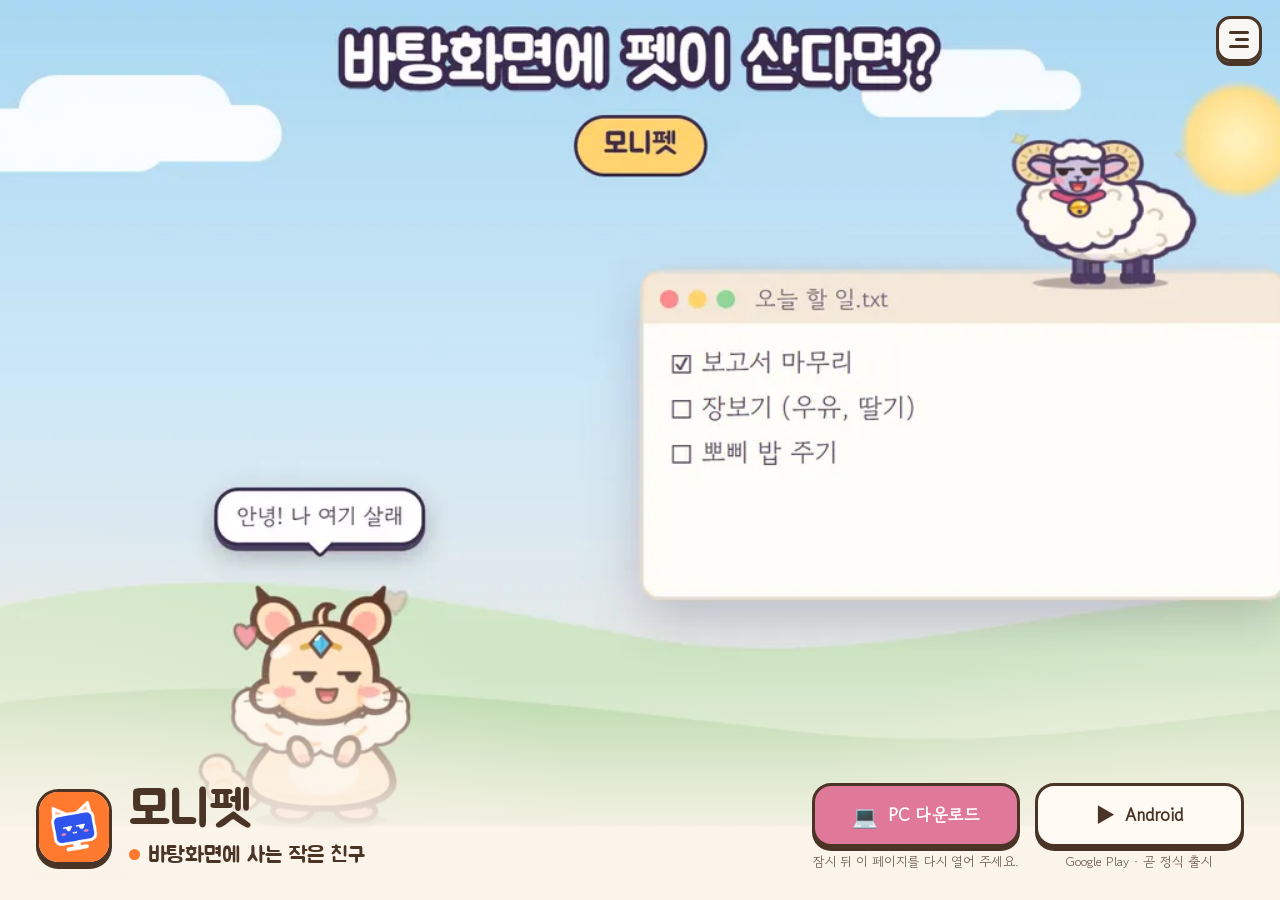
==== commit 4ee8ece3: "feat(site): 스크롤 없는 한 화면 홈페이지 — 홍보 영상 바탕 + ☰ 메뉴 - 첫 화면: 100dvh 한 화면 (페이지 스크롤 없음). 바탕은 32초 홍보 영상   (가로" ====
--- a/index.html
+++ b/index.html
@@ -1,16 +1,17 @@
 <!doctype html>
-<html lang="ko">
+<html lang="ko" class="home">
 <head>
 <meta charset="utf-8">
-<meta name="viewport" content="width=device-width, initial-scale=1">
+<meta name="viewport" content="width=device-width, initial-scale=1, viewport-fit=cover">
 <title>모니펫 — 바탕화면에 사는 작은 친구</title>
 <meta name="description" content="PC 바탕화면 위를 걸어 다니는 작은 펫, 모니펫. 화면을 깨고 나온 몬스터와 싸우고, 폰으로 데려가 마당에서 돌보고, 친구와 보스를 잡아요. Windows PC 무료.">
 <meta name="theme-color" content="#fbf4ea">
 <!--
   모니펫 공식 홈페이지 (GitHub Pages: https://monipet.co.kr/). 올리는 법: site/README.md
+  한 화면짜리: 스크롤 없이 홍보 영상이 바탕, 아래에 이름 · 한 줄 소개 · 내려받기 버튼, 오른쪽 위 메뉴(☰)에 나머지 내용.
   privacy/ · pc/ 는 docs/ 가 원본 → node scripts/build-site.mjs 로 복사.
-  그림: hero.* · desk.* · yard.* · og.jpg 는 python scripts/site-images.py,
-        scene-*.webp · hero-loop.mp4 는 게임 그림(#promo 무대)을 헤드리스 Edge 로 찍은 것 (site/README.md "게임 장면 그림")
+  영상: promo-1280x720.mp4 (가로) · promo-720x1280.mp4 (세로) 와 포스터 promo-poster-*.webp 는 32초 홍보 영상을 줄인 것 (site/README.md)
+  메뉴 속 그림: scene-*.webp 는 게임 그림(#promo 무대)을 헤드리스 Edge 로 찍은 것
 -->
 <meta property="og:type" content="website">
 <meta property="og:site_name" content="모니펫">
@@ -27,166 +28,138 @@
 <link rel="preconnect" href="https://fonts.googleapis.com">
 <link rel="preconnect" href="https://fonts.gstatic.com" crossorigin>
 <link href="https://fonts.googleapis.com/css2?family=Gowun+Dodum&family=Jua&display=swap" rel="stylesheet">
-<link rel="preload" as="image" href="img/hero-poster.webp" type="image/webp">
+<link rel="preload" as="image" href="img/promo-poster-720x1280.webp" type="image/webp" media="(orientation: portrait)">
+<link rel="preload" as="image" href="img/promo-poster-1280x720.webp" type="image/webp" media="(orientation: landscape)">
 <link rel="stylesheet" href="style.css">
 </head>
 <body>
-<a class="skip" href="#main">본문으로 건너뛰기</a>
-<header class="top">
-  <div class="wrap">
-    <a class="brand" href="./"><img src="img/icon-192.png" alt="" width="36" height="36">모니펫</a>
-    <nav aria-label="주 메뉴">
-      <a href="#features">할 수 있는 것</a>
-      <a href="#start">시작하기</a>
-      <a href="#faq">자주 묻는 질문</a>
-      <a class="nav-cta" href="#download">내려받기</a>
+<main id="main" class="stage">
+  <!-- 바탕: 홍보 영상. 처음엔 포스터 그림, 움직임 줄이기가 아니면 아래 스크립트가 화면 방향에 맞는 영상을 붙인다 -->
+  <div class="stage-media">
+    <picture>
+      <source srcset="img/promo-poster-720x1280.webp" media="(orientation: portrait)" width="720" height="1280">
+      <img class="stage-poster" src="img/promo-poster-1280x720.webp" alt="" width="1280" height="720" fetchpriority="high">
+    </picture>
+    <video class="stage-video" muted loop playsinline preload="auto" aria-label="모니펫 홍보 영상: 바탕화면을 걷는 펫, 화면을 깨고 나온 몬스터와 보스, 폰 마당, 신화 알, 꾸미기 (소리 없음)"></video>
+    <span class="stage-scrim" aria-hidden="true"></span>
+  </div>
+
+  <header class="stage-top">
+    <button class="menu-btn" type="button" aria-expanded="false" aria-controls="menu" aria-haspopup="dialog">
+      <span class="burger" aria-hidden="true"><i></i><i></i><i></i></span>
+      <span class="sr">메뉴 열기</span>
+    </button>
+  </header>
+
+  <section class="dock" aria-labelledby="title">
+    <div class="dock-name">
+      <img class="dock-icon" src="img/icon-192.png" alt="" width="64" height="64">
+      <div>
+        <h1 id="title">모니펫</h1>
+        <p class="tagline">바탕화면에 사는 작은 친구</p>
+      </div>
+    </div>
+    <div class="dock-cta">
+      <div class="cta-item">
+        <a class="btn" href="pc/" data-download data-fallback="pc/" data-ready="PC 다운로드"><span class="ico" aria-hidden="true">💻</span><span data-label>PC 다운로드</span></a>
+        <span class="cta-note" data-download-version>Windows 10 · 11 · 무료</span>
+        <span class="cta-note only-portrait">Windows PC용 · 무료</span>
+      </div>
+      <div class="cta-item">
+        <a class="btn alt" href="https://play.google.com/store/apps/details?id=com.monipet.app" rel="noopener"><span class="ico" aria-hidden="true">▶️</span><span>Android</span></a>
+        <span class="cta-note">Google Play · 곧 정식 출시</span>
+      </div>
+    </div>
+    <button class="play-btn" type="button" hidden><span aria-hidden="true">❚❚</span><span class="sr">영상 멈추기</span></button>
+  </section>
+</main>
+
+<!-- 메뉴: 페이지는 그대로, 이 판 안에서만 스크롤 -->
+<dialog id="menu" class="menu" aria-labelledby="menu-title">
+  <div class="menu-head">
+    <button class="menu-back" type="button" hidden><span aria-hidden="true">←</span><span class="sr">메뉴 목록으로</span></button>
+    <h2 id="menu-title">메뉴</h2>
+    <button class="menu-close" type="button"><span aria-hidden="true">✕</span><span class="sr">메뉴 닫기</span></button>
+  </div>
+
+  <div class="menu-body">
+    <!-- 목록 -->
+    <nav class="menu-list" data-view="list" aria-label="주 메뉴">
+      <button type="button" data-open="about"><span class="mi t-sky" aria-hidden="true">🐾</span><span><b>소개</b><small>모니펫은 어떤 게임인가요?</small></span></button>
+      <button type="button" data-open="download"><span class="mi t-mint" aria-hidden="true">⬇️</span><span><b>다운로드</b><small>Windows PC · Android 폰</small></span></button>
+      <button type="button" data-open="faq"><span class="mi t-peach" aria-hidden="true">💬</span><span><b>자주 묻는 질문</b><small>무료인지, 몇 살부터인지…</small></span></button>
+      <a href="privacy/"><span class="mi t-lilac" aria-hidden="true">🔒</span><span><b>개인정보처리방침</b><small>모은 정보 · 계정 삭제 안내</small></span></a>
+      <a href="mailto:cameo.moment@gmail.com"><span class="mi t-pink" aria-hidden="true">✉️</span><span><b>문의</b><small>cameo.moment@gmail.com</small></span></a>
     </nav>
-  </div>
-</header>
-
-<main id="main">
-  <section class="hero">
-    <div class="wrap">
-      <div class="hero-copy">
-        <p class="kicker"><span>Windows PC</span><span>Android 폰</span><span>무료</span></p>
-        <h1>바탕화면에 사는<br><em>작은 친구</em>, 모니펫</h1>
-        <p class="lead">일하는 동안 펫이 작업표시줄 위를 걷고, 창 위에서 쉬고, 화면을 깨고 나온 몬스터와 싸워요.
-          컴퓨터를 끄고 나갈 땐 폰으로 데려가 마당에서 함께 지내요.</p>
-        <div class="cta">
-          <a class="btn" href="pc/" data-download data-fallback="pc/" data-ready="Windows PC 내려받기"><span class="ico" aria-hidden="true">💻</span><span data-label>Windows PC 내려받기</span></a>
-          <a class="btn alt" href="#download"><span class="ico" aria-hidden="true">📱</span>폰 앱 알아보기</a>
-        </div>
-        <p class="muted small hero-note" data-download-version>Windows 10 · 11 · 무료</p>
-      </div>
-      <div class="hero-art">
-        <div class="monitor">
-          <video class="monitor-screen" autoplay muted loop playsinline preload="metadata" poster="img/hero-poster.webp" width="960" height="540" aria-label="바탕화면 위를 걷던 펫이 화면을 깨고 나온 몬스터와 보스를 물리치는 실제 게임 화면">
-            <source src="img/hero-loop.mp4" type="video/mp4">
-          </video>
-          <span class="monitor-stand" aria-hidden="true"></span>
-        </div>
-        <p class="caption">실제 게임 화면 · 소리 없음</p>
-      </div>
-    </div>
-  </section>
-
-  <section class="block tint" id="features">
-    <div class="wrap">
-      <h2>모니펫과 함께하면</h2>
-      <p class="sub">PC 바탕화면에서도, 폰에서도. 펫은 언제나 딱 한 곳에서 나를 기다려요.</p>
-
-      <div class="feature">
-        <figure class="shot-frame">
+
+    <!-- 소개 -->
+    <section data-view="about" hidden aria-label="소개">
+      <p class="lead">일하는 동안 펫이 작업표시줄 위를 걷고, 창 위에서 쉬고, 화면을 깨고 나온 몬스터와 싸워요.
+        컴퓨터를 끄고 나갈 땐 폰으로 데려가 마당에서 함께 지내요.</p>
+      <ul class="feats">
+        <li>
           <img src="img/scene-desk.webp" alt="작업표시줄 위에 선 뽀삐와 메모장 창 위에서 쉬는 솜이" width="1280" height="720" loading="lazy" decoding="async">
-        </figure>
-        <div class="feature-text">
-          <span class="tag t-sky">PC 바탕화면 펫</span>
-          <h3>작업표시줄을 걷고, 창 위에서 쉬어요</h3>
-          <p>열어 둔 창 위로 올라가 낮잠을 자고, 배고프면 밥을 달라고 해요. 크기는 다섯 단계로 줄일 수 있고,
-            집중할 땐 방해 금지를 켜면 몬스터도 쉬어요.</p>
-        </div>
-      </div>
-
-      <div class="feature rev">
-        <figure class="shot-frame duo">
-          <img src="img/scene-battle.webp" alt="화면에 금이 가며 구멍이 뚫리고, 슬라임과 박쥐가 나와 펫과 싸우는 장면" width="720" height="720" loading="lazy" decoding="async">
+          <div><span class="tag t-sky">PC 바탕화면 펫</span>
+            <h3>작업표시줄을 걷고, 창 위에서 쉬어요</h3>
+            <p>배고프면 밥을 달라고 해요. 크기는 다섯 단계로 줄일 수 있고, 집중할 땐 방해 금지를 켜면 몬스터도 쉬어요.</p></div>
+        </li>
+        <li>
           <img src="img/scene-boss.webp" alt="왕관을 쓴 골렘 보스가 그물 바주카로 펫을 겨누는 장면" width="720" height="720" loading="lazy" decoding="async">
-        </figure>
-        <div class="feature-text">
-          <span class="tag t-peach">몬스터 · 보스</span>
-          <h3>화면이 쩍! 몬스터가 쳐들어와요</h3>
-          <p>바탕화면이 깨지며 몬스터가 나오면 펫이 스킬로 알아서 싸워요. 가끔은 왕관 쓴 보스도 나와요.
-            펫을 마우스로 들고 버티면… 보스가 <b>그물 바주카</b>를 쏴요!</p>
-        </div>
-      </div>
-
-      <div class="feature">
-        <figure class="shot-frame phones">
-          <img src="img/scene-phone.webp" alt="폰 앱 화면: 가을 마당에서 노는 펫들, 그리고 친구 코드로 모여 큰 보스와 싸우는 친구 보스 화면" width="900" height="907" loading="lazy" decoding="async">
-        </figure>
-        <div class="feature-text">
-          <span class="tag t-mint">폰 마당 · 친구 보스</span>
-          <h3>폰으로 데려가 마당에서 돌봐요</h3>
-          <p>밖에서도 밥 주고, 놀아 주고, 씻겨 줘요. 친구에게 <b>코드</b>를 알려 주면 함께 큰 보스에 도전하고,
-            친구 PC에 펫을 놀러 보낼 수도 있어요.</p>
-        </div>
-      </div>
-
-      <div class="feature rev">
-        <figure class="shot-frame duo">
+          <div><span class="tag t-peach">몬스터 · 보스</span>
+            <h3>화면이 쩍! 몬스터가 쳐들어와요</h3>
+            <p>펫이 스킬로 알아서 싸워요. 가끔은 왕관 쓴 보스도 나와요. 펫을 들고 버티면… <b>그물 바주카</b>를 쏴요!</p></div>
+        </li>
+        <li>
+          <img src="img/scene-phone.webp" alt="폰 앱 화면: 가을 마당에서 노는 펫들과 친구 보스 화면" width="900" height="907" loading="lazy" decoding="async">
+          <div><span class="tag t-mint">폰 마당 · 친구 보스</span>
+            <h3>폰으로 데려가 마당에서 돌봐요</h3>
+            <p>밖에서도 밥 주고 놀아 줘요. 친구에게 <b>코드</b>를 알려 주면 함께 큰 보스에 도전해요.</p></div>
+        </li>
+        <li>
           <img src="img/scene-gacha.webp" alt="번개 치는 하늘 아래 알이 깨지고 신화 등급 제우스가 등장하는 장면" width="720" height="720" loading="lazy" decoding="async">
-          <img src="img/scene-dex.webp" alt="여러 펫이 한 칸씩 모인 도감 화면" width="720" height="720" loading="lazy" decoding="async">
-        </figure>
-        <div class="feature-text">
-          <span class="tag t-lilac">알 · 도감</span>
-          <h3>알이 깨어나면, 이야기가 시작돼요</h3>
-          <p>에픽 · 전설 · 신화 알은 깨어날 때 저마다의 이야기를 들려줘요. 동네 친구부터 전설의 존재까지
-            <b>116종</b>을 도감에 모아 보세요.</p>
-        </div>
-      </div>
-
-      <div class="feature">
-        <figure class="shot-frame">
+          <div><span class="tag t-lilac">알 · 도감</span>
+            <h3>알이 깨어나면, 이야기가 시작돼요</h3>
+            <p>에픽 · 전설 · 신화 알은 저마다의 이야기를 들려줘요. <b>116종</b>을 도감에 모아 보세요.</p></div>
+        </li>
+        <li>
           <img src="img/scene-style.webp" alt="왕관, 리본, 꽃 장식을 하고 꼬마 친구와 함께 선 펫 세 마리" width="1280" height="576" loading="lazy" decoding="async">
-        </figure>
-        <div class="feature-text">
-          <span class="tag t-pink">꾸미기</span>
-          <h3>왕관 · 리본 · 꼬마 친구로 꾸며요</h3>
-          <p>머리 장식, 발자국, 곁을 맴도는 꼬마 친구, 말풍선까지. 내 펫만의 모습으로 꾸며서 친구에게 보여 주세요.</p>
-        </div>
-      </div>
-    </div>
-  </section>
-
-  <section class="block" id="start">
-    <div class="wrap">
-      <h2>이렇게 시작해요</h2>
-      <div class="show">
-        <picture>
-          <source srcset="img/desk.webp" type="image/webp">
-          <img src="img/desk.jpg" alt="책상 위 모니터 옆에 모인 모니펫 펫들" width="900" height="468" loading="lazy" decoding="async">
-        </picture>
-        <ol class="steps-list">
-          <li><b>내려받기</b> PC나 폰에 모니펫을 설치하고 로그인해요.</li>
-          <li><b>첫 알 받기</b> 별토리에게 첫 알을 받아 따뜻하게 지켜봐요.</li>
-          <li><b>이름 짓기</b> 알이 깨어나면 이름을 지어 주고 함께 지내요.</li>
-          <li><b>오가며 지내기</b> 같은 계정이면 펫을 PC 바탕화면과 폰 사이로 데려갈 수 있어요.</li>
-        </ol>
-      </div>
-    </div>
-  </section>
-
-  <section class="block tint" id="download">
-    <div class="wrap">
-      <h2>내려받기</h2>
-      <p class="sub">폰과 PC 어디에서 시작해도 돼요. 둘 다 깔면 펫이 오가며 지내요.</p>
-      <div class="download">
-        <div class="art">
-          <picture>
-            <source srcset="img/yard.webp" type="image/webp">
-            <img src="img/yard.jpg" alt="낙엽이 지는 가을 마당과 작은 집" width="900" height="657" loading="lazy" decoding="async">
-          </picture>
-        </div>
-        <div class="body">
-          <div class="dl-row">
-            <a class="btn" href="pc/" data-download data-fallback="pc/" data-ready="Windows PC 내려받기"><span class="ico" aria-hidden="true">💻</span><span><span data-label>Windows PC 내려받기</span><small>Windows 10 · 11 · 무료</small></span></a>
-            <span class="note">파란 경고 창이 뜨면? <a href="pc/">PC 설치 안내</a>를 봐 주세요.</span>
-          </div>
-          <div class="dl-row">
-            <a class="btn alt" href="https://play.google.com/store/apps/details?id=com.monipet.app" rel="noopener"><span class="ico" aria-hidden="true">▶️</span><span>Google Play<small>곧 정식 출시 · 지금은 초대받은 테스터만 받을 수 있어요</small></span></a>
-            <span class="note">폰에서 먼저 시작해도 돼요. PC는 나중에 같은 계정으로 이어요.</span>
-          </div>
-          <div>
-            <span id="ms-store" class="badge-soon" hidden>Microsoft Store (준비 중)</span>
-          </div>
-        </div>
-      </div>
-    </div>
-  </section>
-
-  <section class="block" id="faq">
-    <div class="wrap narrow">
-      <h2>자주 묻는 질문</h2>
+          <div><span class="tag t-pink">꾸미기</span>
+            <h3>왕관 · 리본 · 꼬마 친구로 꾸며요</h3>
+            <p>머리 장식, 발자국, 곁을 맴도는 꼬마 친구, 말풍선까지. 내 펫만의 모습으로 꾸며요.</p></div>
+        </li>
+      </ul>
+      <h3 class="mini-h">이렇게 시작해요</h3>
+      <ol class="steps-list">
+        <li><b>내려받기</b> PC나 폰에 모니펫을 설치하고 로그인해요.</li>
+        <li><b>첫 알 받기</b> 별토리에게 첫 알을 받아 따뜻하게 지켜봐요.</li>
+        <li><b>이름 짓기</b> 알이 깨어나면 이름을 지어 주고 함께 지내요.</li>
+        <li><b>오가며 지내기</b> 같은 계정이면 펫을 PC와 폰 사이로 데려갈 수 있어요.</li>
+      </ol>
+      <button type="button" class="btn small-btn" data-open="download">다운로드 보기</button>
+    </section>
+
+    <!-- 다운로드 -->
+    <section data-view="download" hidden aria-label="다운로드">
+      <p class="lead">폰과 PC 어디에서 시작해도 돼요. 둘 다 깔면 같은 계정으로 펫이 오가며 지내요.</p>
+      <div class="dl-card">
+        <h3><span aria-hidden="true">💻</span> Windows PC</h3>
+        <ul class="req"><li>Windows 10 · 11 (64비트)</li><li>무료 · 로그인 필요</li></ul>
+        <a class="btn" href="pc/" data-download data-fallback="pc/" data-ready="PC 다운로드"><span class="ico" aria-hidden="true">💻</span><span data-label>PC 다운로드</span></a>
+        <p class="note" data-download-version>Windows 10 · 11 · 무료</p>
+        <p class="note">파란 경고 창이 뜨면? <a href="pc/">PC 설치 안내</a>를 봐 주세요.</p>
+      </div>
+      <div class="dl-card">
+        <h3><span aria-hidden="true">📱</span> Android 폰</h3>
+        <ul class="req"><li>Android 폰 (Google Play)</li><li>무료 · 로그인 필요</li></ul>
+        <a class="btn alt" href="https://play.google.com/store/apps/details?id=com.monipet.app" rel="noopener"><span class="ico" aria-hidden="true">▶️</span><span>Google Play</span></a>
+        <p class="note"><b>곧 정식 출시</b> · 지금은 초대받은 테스터만 받을 수 있어요.</p>
+      </div>
+      <p class="note">아이폰 · Mac은 아직 지원하지 않아요. 모니펫은 <b>만 14세 이상</b>만 이용할 수 있어요.</p>
+      <span id="ms-store" class="badge-soon" hidden>Microsoft Store (준비 중)</span>
+    </section>
+
+    <!-- 자주 묻는 질문 -->
+    <section data-view="faq" hidden aria-label="자주 묻는 질문">
       <div class="faq">
         <details>
           <summary>정말 무료인가요?</summary>
@@ -220,30 +193,18 @@
             계정과 데이터 삭제는 <a href="privacy/#delete">계정 삭제 안내</a>를 따라 하면 돼요.</p>
         </details>
       </div>
-    </div>
-  </section>
-
-  <section class="final">
-    <div class="wrap">
-      <img src="img/icon-192.png" alt="" width="72" height="72" loading="lazy">
-      <h2>오늘부터 바탕화면에 친구 하나</h2>
-      <a class="btn" href="pc/" data-download data-fallback="pc/" data-ready="Windows PC 내려받기"><span class="ico" aria-hidden="true">💻</span><span data-label>Windows PC 내려받기</span></a>
-    </div>
-  </section>
-</main>
-
-<footer>
-  <div class="wrap">
+    </section>
+  </div>
+
+  <footer class="menu-foot">
     <nav aria-label="바닥 메뉴">
-      <a href="privacy/">개인정보처리방침</a>
       <a href="privacy/en.html" lang="en">Privacy (English)</a>
       <a href="privacy/#delete">계정 삭제 안내</a>
       <a href="pc/">PC 설치 안내</a>
-      <a href="mailto:cameo.moment@gmail.com">문의: cameo.moment@gmail.com</a>
     </nav>
     <span>© 2026 where a u home (웨얼아유마이홈)</span>
-  </div>
-</footer>
+  </footer>
+</dialog>
 
 <script>
   // Microsoft Store 에 올라가면 주소를 넣는다 (null 이면 배지를 숨긴다)
@@ -257,11 +218,109 @@
     a.textContent = "🪟 Microsoft Store에서 받기";
     old.replaceWith(a);
   }
-  // 움직임 줄이기: 첫 화면 영상을 멈춘 그림으로
-  if (window.matchMedia && matchMedia("(prefers-reduced-motion: reduce)").matches) {
-    const v = document.querySelector(".monitor-screen");
-    if (v) { v.removeAttribute("autoplay"); v.pause(); }
-  }
+
+  // ── 바탕 영상: 세로 화면이면 세로 영상, 아니면 가로. 움직임 줄이기면 포스터 그림만 ──
+  (function () {
+    const video = document.querySelector(".stage-video");
+    const playBtn = document.querySelector(".play-btn");
+    const reduce = matchMedia("(prefers-reduced-motion: reduce)");
+    const portrait = matchMedia("(orientation: portrait)");
+    let userPaused = false;
+    function pick() { return portrait.matches ? "img/promo-720x1280.mp4" : "img/promo-1280x720.mp4"; }
+    function setPlayUi(playing) {
+      playBtn.querySelector("[aria-hidden]").textContent = playing ? "❚❚" : "▶";
+      playBtn.querySelector(".sr").textContent = playing ? "영상 멈추기" : "영상 틀기";
+    }
+    function start() {
+      if (reduce.matches) {
+        video.pause(); video.classList.remove("on"); playBtn.hidden = true;
+        return;
+      }
+      const src = pick();
+      if (!video.src.endsWith(src)) {
+        const t = video.currentTime || 0;
+        video.src = src;
+        if (t) video.addEventListener("loadedmetadata", function () { video.currentTime = t; }, { once: true });
+      }
+      // 첫 장면이 준비되면 포스터 위로 보이게
+      video.addEventListener("playing", function () { video.classList.add("on"); playBtn.hidden = false; }, { once: true });
+      if (!userPaused) {
+        const p = video.play();
+        if (p && p.catch) p.catch(function () { /* 자동 재생이 막히면 포스터 그대로 */ });
+      }
+    }
+    playBtn.addEventListener("click", function () {
+      if (video.paused) { userPaused = false; video.play(); setPlayUi(true); }
+      else { userPaused = true; video.pause(); setPlayUi(false); }
+    });
+    (reduce.addEventListener ? reduce.addEventListener("change", start) : reduce.addListener(start));
+    (portrait.addEventListener ? portrait.addEventListener("change", start) : portrait.addListener(start));
+    start();
+  })();
+
+  // ── 메뉴 (☰): 대화상자. 목록 → 소개 · 다운로드 · 자주 묻는 질문. Esc 로 닫기, 포커스는 안에서만 돈다 ──
+  (function () {
+    const btn = document.querySelector(".menu-btn");
+    const dlg = document.getElementById("menu");
+    const title = document.getElementById("menu-title");
+    const back = dlg.querySelector(".menu-back");
+    const body = dlg.querySelector(".menu-body");
+    const views = dlg.querySelectorAll("[data-view]");
+    const names = { list: "메뉴", about: "소개", download: "다운로드", faq: "자주 묻는 질문" };
+
+    function show(name, focusInside) {
+      views.forEach(function (v) { v.hidden = v.getAttribute("data-view") !== name; });
+      title.textContent = names[name] || "메뉴";
+      back.hidden = name === "list";
+      body.scrollTop = 0;
+      if (focusInside) {
+        const first = name === "list" ? dlg.querySelector('[data-view="list"] [data-open], [data-view="list"] a') : back;
+        if (first) first.focus();
+      }
+    }
+    function open(name) {
+      if (!dlg.open) {
+        if (dlg.showModal) dlg.showModal(); else dlg.setAttribute("open", "");
+        btn.setAttribute("aria-expanded", "true");
+        btn.querySelector(".sr").textContent = "메뉴 닫기";
+      }
+      show(name || "list", true);
+    }
+    function close() {
+      if (dlg.open) { if (dlg.close) dlg.close(); else dlg.removeAttribute("open"); }
+    }
+    dlg.addEventListener("close", function () {
+      btn.setAttribute("aria-expanded", "false");
+      btn.querySelector(".sr").textContent = "메뉴 열기";
+      if (location.hash) history.replaceState(null, "", location.pathname + location.search);
+      btn.focus();
+    });
+    btn.addEventListener("click", function () { dlg.open ? close() : open("list"); });
+    dlg.querySelector(".menu-close").addEventListener("click", close);
+    back.addEventListener("click", function () { show("list", true); });
+    dlg.querySelectorAll("[data-open]").forEach(function (b) {
+      b.addEventListener("click", function () { show(b.getAttribute("data-open"), true); });
+    });
+    // 판 바깥(어두운 곳)을 누르면 닫기
+    dlg.addEventListener("click", function (e) { if (e.target === dlg) close(); });
+    // Esc 는 대화상자가 알아서 닫지만, 지원 안 하는 브라우저를 위해 한 번 더 + 포커스 가두기
+    dlg.addEventListener("keydown", function (e) {
+      if (e.key === "Escape") { e.preventDefault(); close(); return; }
+      if (e.key !== "Tab") return;
+      const items = Array.prototype.filter.call(
+        dlg.querySelectorAll('a[href], button, summary, [tabindex]:not([tabindex="-1"])'),
+        function (el) { return !el.disabled && el.offsetParent !== null; });
+      if (!items.length) return;
+      const first = items[0], last = items[items.length - 1];
+      if (e.shiftKey && document.activeElement === first) { e.preventDefault(); last.focus(); }
+      else if (!e.shiftKey && document.activeElement === last) { e.preventDefault(); first.focus(); }
+    });
+    // 예전 주소 (#features · #start · #download · #faq) 로 들어오면 그 메뉴를 바로 연다
+    const hashMap = { "#features": "about", "#about": "about", "#start": "about", "#download": "download", "#faq": "faq", "#menu": "list" };
+    function fromHash() { if (hashMap[location.hash]) open(hashMap[location.hash]); }
+    window.addEventListener("hashchange", fromHash);
+    fromHash();
+  })();
 </script>
 <script src="download.js" defer></script>
 </body>
--- a/style.css
+++ b/style.css
@@ -15,6 +15,7 @@
   --sky: #e2ecfb;
   --lilac: #efe5f8;
   --peach: #ffe6d4;
+  --pink: #ffe1ea;
   --shadow: 0 10px 30px rgba(120, 80, 40, .10);
   --win: #1f5fa8;
   color-scheme: light;
@@ -36,6 +37,7 @@
     --sky: #232d40;
     --lilac: #30273c;
     --peach: #3a2a24;
+    --pink: #42283a;
     --shadow: 0 10px 30px rgba(0, 0, 0, .35);
     --win: #2d6cc0;
     color-scheme: dark;
@@ -44,7 +46,7 @@
 :root[data-theme="dark"] {
   --bg: #1e1a20; --bg-2: #262029; --fg: #f3e9df; --muted: #c4b5a8; --line: #3d3443; --card: #2a2430; --soft: #33293a;
   --accent: #ec9cb7; --accent-ink: #2a1f26; --orange: #ff9a5c; --blue: #7f9bff; --mint: #26362c; --sky: #232d40;
-  --lilac: #30273c; --peach: #3a2a24; --shadow: 0 10px 30px rgba(0, 0, 0, .35); --win: #2d6cc0; color-scheme: dark;
+  --lilac: #30273c; --peach: #3a2a24; --pink: #42283a; --shadow: 0 10px 30px rgba(0, 0, 0, .35); --win: #2d6cc0; color-scheme: dark;
 }
 
 * { box-sizing: border-box; }
@@ -65,8 +67,10 @@
 .wrap { max-width: 1080px; margin: 0 auto; padding: 0 16px; }
 .muted { color: var(--muted); }
 .small { font-size: .9rem; }
-
-/* 머리 줄 */
+/* 화면 읽기 프로그램에만 */
+.sr { position: absolute; width: 1px; height: 1px; padding: 0; margin: -1px; overflow: hidden; clip: rect(0 0 0 0); white-space: nowrap; border: 0; }
+
+/* 머리 줄 (pc/ 안내 페이지) */
 .top { padding: 14px 0; }
 .top .wrap { display: flex; align-items: center; justify-content: space-between; gap: 12px; }
 .brand { display: flex; align-items: center; gap: 10px; color: var(--fg); text-decoration: none; font-weight: 700; font-size: 1.15rem; }
@@ -80,7 +84,7 @@
   display: inline-flex; align-items: center; justify-content: center; gap: 10px;
   padding: 14px 24px; border-radius: 18px;
   background: var(--accent); color: var(--accent-ink);
-  font: inherit; font-weight: 700; font-size: 1.08rem; text-decoration: none;
+  font: inherit; font-weight: 700; font-size: 1.08rem; text-decoration: none; cursor: pointer;
   border: 3px solid var(--fg); box-shadow: 0 4px 0 var(--fg);
   transition: transform .08s, box-shadow .08s;
 }
@@ -89,106 +93,254 @@
 .btn .ico { font-size: 1.3rem; line-height: 1; }
 .btn.alt { background: var(--card); color: var(--fg); }
 .btn small { display: block; font-size: .78rem; font-weight: 400; opacity: .85; }
-
-/* 첫 화면 */
-.hero { padding: 12px 0 56px; }
-.kicker { display: flex; flex-wrap: wrap; gap: 6px; margin-bottom: 16px; }
-.kicker span { padding: 3px 12px; border-radius: 999px; background: var(--card); border: 2px solid var(--line); font-size: .85rem; color: var(--muted); }
-.hero-note { margin-top: 12px; }
-.hero .wrap { display: grid; grid-template-columns: 1fr 1.15fr; gap: 40px; align-items: center; }
-.hero-icon { width: 92px; height: 92px; border-radius: 26px; box-shadow: var(--shadow); margin-bottom: 18px; }
-.hero h1 { font-family: "Jua", "Gowun Dodum", sans-serif; font-weight: 400; font-size: 3rem; letter-spacing: -.01em; line-height: 1.25; }
-.hero h1 em { font-style: normal; color: var(--orange); }
-.hero .lead { margin-top: 14px; font-size: 1.12rem; color: var(--muted); }
-.hero .cta { margin-top: 26px; display: flex; flex-wrap: wrap; gap: 12px; align-items: center; }
-.hero-art { position: relative; }
-.hero-art .caption { text-align: center; color: var(--muted); font-size: .85rem; margin-top: 34px; }
-/* 모니터 틀 안의 실제 게임 화면 (img/hero-loop.mp4, 포스터 img/hero-poster.webp) */
-.monitor { position: relative; padding: 12px; border-radius: 26px; background: #3a2a4d; box-shadow: var(--shadow), 0 18px 0 -6px rgba(58, 42, 77, .18); }
-.monitor-screen { display: block; width: 100%; height: auto; aspect-ratio: 16 / 9; border-radius: 16px; background: #cfe9f6; object-fit: cover; }
-.monitor-stand { position: absolute; left: 50%; bottom: -26px; width: 26%; height: 20px; transform: translateX(-50%); border-radius: 0 0 14px 14px; background: #3a2a4d; opacity: .85; z-index: -1; }
-
-/* 칸 */
-section.block { padding: 48px 0; }
-section.tint { background: var(--bg-2); }
-.block h2 { font-size: 1.8rem; text-align: center; }
-.block .sub { text-align: center; color: var(--muted); margin-top: 8px; }
-
-.cards { display: grid; grid-template-columns: repeat(4, 1fr); gap: 16px; margin-top: 30px; }
-.card { background: var(--card); border: 2px solid var(--line); border-radius: 22px; padding: 22px 20px; }
-.card .emoji { width: 52px; height: 52px; border-radius: 16px; display: grid; place-items: center; font-size: 1.7rem; margin-bottom: 12px; }
-.card h3 { font-size: 1.15rem; margin-bottom: 6px; }
-.card p { color: var(--muted); font-size: .97rem; }
-.c1 .emoji { background: var(--sky); }
-.c2 .emoji { background: var(--mint); }
-.c3 .emoji { background: var(--peach); }
-.c4 .emoji { background: var(--lilac); }
-
-.show { display: grid; grid-template-columns: 1.1fr 1fr; gap: 36px; align-items: center; margin-top: 30px; }
-.show img { border-radius: 24px; box-shadow: var(--shadow); width: 100%; height: auto; }
-.show ol { margin: 0; padding-left: 1.3em; }
-.show li { margin: 8px 0; }
-
-/* 내려받기 */
-.download { position: relative; background: var(--card); border: 2px solid var(--line); border-radius: 28px; overflow: hidden; display: grid; grid-template-columns: 1fr 1fr; margin-top: 30px; }
-.download .art { min-height: 100%; }
-.download .art img { width: 100%; height: 100%; object-fit: cover; }
-.download .body { padding: 30px 28px; display: flex; flex-direction: column; gap: 14px; }
-.dl-row { display: flex; flex-direction: column; gap: 4px; }
-.dl-row .btn { width: 100%; justify-content: flex-start; text-align: left; }
-.dl-row .note { font-size: .88rem; color: var(--muted); padding-left: 4px; }
-.badge-soon { display: inline-block; padding: 6px 14px; border-radius: 999px; border: 2px dashed var(--line); color: var(--muted); font-size: .9rem; text-decoration: none; }
-a.badge-soon { border-style: solid; color: var(--fg); }
-
-/* 할 수 있는 것: 그림 + 글 지그재그 */
-.feature { display: grid; grid-template-columns: 1.15fr 1fr; gap: 40px; align-items: center; margin-top: 56px; }
-.feature.rev .shot-frame { order: 2; }
-.feature-text h3 { font-family: "Jua", "Gowun Dodum", sans-serif; font-weight: 400; font-size: 1.7rem; margin: 10px 0 10px; }
-.feature-text p { color: var(--muted); font-size: 1.04rem; }
-.feature-text b { color: var(--fg); }
-.shot-frame { margin: 0; border-radius: 24px; overflow: hidden; box-shadow: var(--shadow); border: 4px solid var(--card); background: var(--card); }
-.shot-frame img { width: 100%; height: auto; }
-.shot-frame.duo { display: grid; grid-template-columns: 1fr 1fr; gap: 4px; align-items: stretch; }
-.shot-frame.duo img { height: 100%; object-fit: cover; aspect-ratio: 1 / 1; }
-.shot-frame.phones { border: 0; box-shadow: none; background: transparent; }
-.shot-frame.phones img { max-width: 480px; margin: 0 auto; filter: drop-shadow(0 14px 22px rgba(58, 42, 77, .18)); }
-.tag { display: inline-block; padding: 4px 14px; border-radius: 999px; font-size: .88rem; font-weight: 700; color: var(--fg); }
+.btn:focus-visible, .faq summary:focus-visible { outline: 3px solid var(--orange); outline-offset: 3px; }
+
+/* 꼬리표 */
+.tag { display: inline-block; padding: 2px 12px; border-radius: 999px; font-size: .82rem; font-weight: 700; color: var(--fg); }
 .t-sky { background: var(--sky); }
 .t-peach { background: var(--peach); }
 .t-mint { background: var(--mint); }
 .t-lilac { background: var(--lilac); }
-.t-pink { background: #ffe1ea; }
-@media (prefers-color-scheme: dark) { :root:not([data-theme="light"]) .t-pink { background: #42283a; } }
-:root[data-theme="dark"] .t-pink { background: #42283a; }
+.t-pink { background: var(--pink); }
+
+.badge-soon { display: inline-block; padding: 6px 14px; border-radius: 999px; border: 2px dashed var(--line); color: var(--muted); font-size: .9rem; text-decoration: none; }
+a.badge-soon { border-style: solid; color: var(--fg); }
+
+/* ───────── 홈: 스크롤 없는 한 화면 ───────── */
+html.home, html.home body { height: 100%; overflow: hidden; overscroll-behavior: none; }
+.stage {
+  /* 화면이 클수록 글 · 버튼도 조금씩 크게 (1280 폭 ≈ 16px, 1920 폭 ≈ 19px) */
+  --u: clamp(15px, calc(.55vw + 9.5px), 24px);
+  /* 영상이 밝은 파스텔이라 첫 화면은 다크 모드에서도 밝은 색 그대로 (메뉴 판은 다크 모드를 따른다) */
+  --bg: #fbf4ea; --fg: #4a3426; --muted: #7d6858; --line: #ead9c4; --card: #fffaf3;
+  --accent: #e0789a; --accent-ink: #fff; --orange: #ff7a2f;
+  color-scheme: light; color: var(--fg);
+  position: fixed; inset: 0;
+  height: 100vh; height: 100dvh;
+  overflow: hidden;
+  background: #b9def3; /* 영상이 뜨기 전 하늘색 */
+}
+.stage-media { position: absolute; inset: 0; }
+.stage-media picture, .stage-poster, .stage-video {
+  position: absolute; inset: 0; width: 100%; height: 100%; max-width: none;
+  object-fit: cover; object-position: 50% 0%; /* 영상 자막이 위에 있어서 위쪽을 살린다 */
+}
+.stage-video { opacity: 0; transition: opacity .5s ease; }
+.stage-video.on { opacity: 1; }
+/* 글이 잘 읽히게: 아래 띠 + 이름이 있는 왼쪽 아래 구석만 크림색으로 부드럽게 (가운데 펫은 덜 가리게) */
+.stage-scrim {
+  position: absolute; inset: 0; pointer-events: none;
+  background:
+    radial-gradient(48% 42% at 0% 100%, color-mix(in srgb, var(--bg) 82%, transparent) 0%, color-mix(in srgb, var(--bg) 0%, transparent) 100%),
+    radial-gradient(40% 34% at 100% 100%, color-mix(in srgb, var(--bg) 70%, transparent) 0%, color-mix(in srgb, var(--bg) 0%, transparent) 100%),
+    linear-gradient(to top,
+      var(--bg) 0%,
+      color-mix(in srgb, var(--bg) 94%, transparent) 6%,
+      color-mix(in srgb, var(--bg) 70%, transparent) 12%,
+      color-mix(in srgb, var(--bg) 0%, transparent) 25%);
+}
+
+/* 오른쪽 위 메뉴 단추 */
+.stage-top {
+  position: absolute; z-index: 3; top: 0; left: 0; right: 0;
+  display: flex; align-items: center; justify-content: flex-end;
+  padding: max(16px, env(safe-area-inset-top)) max(18px, env(safe-area-inset-right)) 0 max(18px, env(safe-area-inset-left));
+  pointer-events: none;
+  font-size: var(--u);
+}
+.menu-btn {
+  pointer-events: auto;
+  width: 3.3em; height: 3.3em; min-width: 46px; min-height: 46px; border-radius: 1.1em; cursor: pointer;
+  display: grid; place-items: center; padding: 0;
+  background: color-mix(in srgb, var(--card) 92%, transparent); color: var(--fg);
+  border: 3px solid var(--fg); box-shadow: 0 4px 0 var(--fg);
+  backdrop-filter: blur(6px); -webkit-backdrop-filter: blur(6px);
+  transition: transform .08s, box-shadow .08s;
+}
+.menu-btn:active { transform: translateY(3px); box-shadow: 0 1px 0 var(--fg); }
+.menu-btn:focus-visible { outline: 3px solid var(--orange); outline-offset: 3px; }
+.burger { display: grid; gap: .3em; width: 1.45em; }
+.burger i { display: block; height: 3px; border-radius: 3px; background: currentColor; }
+.burger i:nth-child(2) { width: 70%; justify-self: end; }
+
+/* 아래: 이름 · 한 줄 소개 · 내려받기 */
+.dock {
+  position: absolute; z-index: 2; left: 0; right: 0; bottom: 0;
+  display: flex; align-items: flex-end; justify-content: space-between; gap: 1em 2em; flex-wrap: wrap;
+  padding: 0 max(2.2em, env(safe-area-inset-right)) max(1.8em, env(safe-area-inset-bottom)) max(2.2em, env(safe-area-inset-left));
+  font-size: var(--u);
+}
+.dock-name { display: flex; align-items: center; gap: 1em; }
+.dock-icon { width: 4.6em; height: 4.6em; border-radius: 1.35em; border: 3px solid var(--fg); box-shadow: 0 4px 0 var(--fg); background: var(--card); }
+.dock h1 { font-family: "Jua", "Gowun Dodum", sans-serif; font-weight: 400; font-size: 3.1em; line-height: 1.05; letter-spacing: -.01em; }
+.tagline { font-family: "Jua", "Gowun Dodum", sans-serif; font-size: 1.3em; color: var(--fg); margin-top: .2em; line-height: 1.3; }
+.tagline::before { content: ""; display: inline-block; width: .5em; height: .5em; border-radius: 50%; background: var(--orange); margin-right: .4em; vertical-align: .12em; }
+.dock-cta { display: flex; gap: .9em; align-items: flex-start; }
+.cta-item { display: flex; flex-direction: column; align-items: center; gap: .35em; }
+.cta-item .btn { min-width: 12em; min-height: 3.6em; font-size: 1.05em; padding: .8em 1.4em; border-radius: 1.1em; }
+.cta-note { font-size: .8em; color: var(--fg); opacity: .8; text-align: center; line-height: 1.3; }
+.only-portrait { display: none; }
+.play-btn {
+  position: absolute; right: max(18px, env(safe-area-inset-right)); top: -3.4em;
+  width: 2.5em; height: 2.5em; min-width: 36px; min-height: 36px; border-radius: 50%; padding: 0; cursor: pointer;
+  display: grid; place-items: center; font-size: 1em; letter-spacing: -1px;
+  background: color-mix(in srgb, var(--card) 80%, transparent); color: var(--fg);
+  border: 2px solid color-mix(in srgb, var(--fg) 45%, transparent);
+}
+.play-btn:focus-visible { outline: 3px solid var(--orange); outline-offset: 2px; }
+
+/* 세로 화면 (폰): 위에 이름 띠, 가운데 영상, 아래 버튼 둘 */
+@media (orientation: portrait) {
+  .stage { background: var(--bg); }
+  .stage-media { top: calc(78px + env(safe-area-inset-top)); }
+  .stage-top { height: calc(78px + env(safe-area-inset-top)); padding-top: env(safe-area-inset-top); }
+  .menu-btn { width: 50px; height: 50px; border-radius: 16px; }
+  .dock { padding: 0 16px max(18px, env(safe-area-inset-bottom)); justify-content: center; }
+  .dock-name {
+    position: fixed; z-index: 4; top: calc(13px + env(safe-area-inset-top)); left: 16px; right: 84px;
+    gap: 12px;
+  }
+  .dock-icon { width: 52px; height: 52px; border-radius: 16px; border-width: 2px; box-shadow: 0 3px 0 var(--fg); }
+  .dock h1 { font-size: 1.85rem; }
+  .tagline { font-size: 1rem; margin-top: 2px; }
+  .tagline::before { width: 8px; height: 8px; margin-right: 6px; }
+  .dock-cta { width: 100%; max-width: 520px; gap: 10px; }
+  .cta-item { flex: 1 1 0; min-width: 0; }
+  .cta-item .btn { width: 100%; min-width: 0; min-height: 56px; padding: 12px 10px; font-size: 1.02rem; gap: 8px; }
+  .cta-note { font-size: .76rem; }
+  .only-portrait { display: block; }
+  .dock .cta-note[data-download-version] { display: none; }
+  .stage-scrim {
+    background: linear-gradient(to top,
+      var(--bg) 0%,
+      color-mix(in srgb, var(--bg) 94%, transparent) 5%,
+      color-mix(in srgb, var(--bg) 70%, transparent) 12%,
+      color-mix(in srgb, var(--bg) 0%, transparent) 26%);
+  }
+  .play-btn { top: -50px; right: 12px; width: 36px; height: 36px; }
+}
+/* 넓은 세로 화면 (태블릿) */
+@media (orientation: portrait) and (min-width: 700px) {
+  .dock-name { left: 28px; }
+  .dock { padding-bottom: max(32px, env(safe-area-inset-bottom)); }
+}
+/* 낮은 가로 화면 (가로로 눕힌 폰 · 작은 창) */
+@media (orientation: landscape) and (max-height: 560px) {
+  .stage-top { padding-top: max(10px, env(safe-area-inset-top)); }
+  .menu-btn { width: 46px; height: 46px; border-radius: 15px; }
+  .dock { padding: 0 max(18px, env(safe-area-inset-right)) max(12px, env(safe-area-inset-bottom)) max(18px, env(safe-area-inset-left)); gap: 10px 18px; align-items: center; }
+  .dock-name { gap: 10px; }
+  .dock-icon { width: 46px; height: 46px; border-radius: 14px; border-width: 2px; box-shadow: 0 3px 0 var(--fg); }
+  .dock h1 { font-size: 1.7rem; }
+  .tagline { font-size: .92rem; margin-top: 0; }
+  .dock-cta { gap: 10px; }
+  .cta-item { gap: 2px; }
+  .cta-item .btn { min-width: 150px; min-height: 46px; padding: 8px 14px; font-size: .95rem; border-radius: 15px; }
+  .cta-note { font-size: .72rem; }
+  .play-btn { top: -46px; width: 34px; height: 34px; }
+}
+/* 좁은 가로 창 */
+@media (orientation: landscape) and (max-width: 760px) {
+  .dock { justify-content: center; }
+}
+
+/* ───────── 메뉴 판 (☰) ───────── */
+.menu {
+  position: fixed; inset: 0 0 0 auto; margin: 0;
+  width: min(460px, 100vw); height: 100vh; height: 100dvh; max-width: 100vw; max-height: 100dvh;
+  padding: 0; border: 0; border-left: 3px solid var(--fg);
+  background: var(--bg); color: var(--fg);
+  box-shadow: -18px 0 50px rgba(58, 42, 77, .22);
+  overflow: hidden;
+}
+.menu[open] { display: flex; flex-direction: column; animation: menu-in .22s ease-out; }
+.menu::backdrop { background: rgba(58, 42, 77, .32); backdrop-filter: blur(2px); -webkit-backdrop-filter: blur(2px); }
+@keyframes menu-in { from { transform: translateX(32px); opacity: 0; } to { transform: none; opacity: 1; } }
+
+.menu-head {
+  display: grid; grid-template-columns: 48px 1fr 48px; align-items: center; gap: 8px;
+  padding: max(14px, env(safe-area-inset-top)) 16px 12px;
+  border-bottom: 2px solid var(--line);
+}
+.menu-head h2 { grid-column: 2; text-align: center; font-family: "Jua", "Gowun Dodum", sans-serif; font-weight: 400; font-size: 1.45rem; }
+.menu-back, .menu-close {
+  width: 48px; height: 48px; border-radius: 15px; cursor: pointer; padding: 0;
+  display: grid; place-items: center; font: inherit; font-size: 1.25rem; font-weight: 700;
+  background: var(--card); color: var(--fg); border: 2px solid var(--line);
+}
+.menu-back { grid-column: 1; grid-row: 1; }
+.menu-close { grid-column: 3; grid-row: 1; }
+.menu-back:hover, .menu-close:hover { border-color: var(--fg); }
+.menu-back:focus-visible, .menu-close:focus-visible { outline: 3px solid var(--orange); outline-offset: 2px; }
+
+.menu-body { flex: 1 1 auto; min-height: 0; overflow-y: auto; overscroll-behavior: contain; padding: 18px 18px 26px; -webkit-overflow-scrolling: touch; }
+.menu-body .lead { color: var(--muted); font-size: .98rem; margin-bottom: 16px; }
+.menu-body .note { font-size: .86rem; color: var(--muted); line-height: 1.55; }
+
+.menu-list { display: flex; flex-direction: column; gap: 10px; }
+.menu-list > a, .menu-list > button {
+  display: flex; align-items: center; gap: 14px; width: 100%; min-height: 64px;
+  padding: 12px 16px; border-radius: 18px; cursor: pointer;
+  background: var(--card); color: var(--fg); border: 2px solid var(--line);
+  font: inherit; text-align: left; text-decoration: none; line-height: 1.35;
+  transition: border-color .12s, transform .12s;
+}
+.menu-list > a::after, .menu-list > button::after { content: "›"; margin-left: auto; font-size: 1.5rem; color: var(--muted); line-height: 1; }
+.menu-list > a:hover, .menu-list > button:hover { border-color: var(--fg); transform: translateX(2px); }
+.menu-list > a:focus-visible, .menu-list > button:focus-visible { outline: 3px solid var(--orange); outline-offset: 2px; }
+.menu-list b { display: block; font-size: 1.08rem; }
+.menu-list small { display: block; color: var(--muted); font-size: .84rem; }
+.mi { flex: 0 0 auto; width: 44px; height: 44px; border-radius: 14px; display: grid; place-items: center; font-size: 1.3rem; }
+
+/* 소개: 다섯 가지를 짧게 */
+.feats { list-style: none; margin: 0; padding: 0; display: flex; flex-direction: column; gap: 12px; }
+.feats li { display: grid; grid-template-columns: 104px 1fr; gap: 14px; align-items: start; background: var(--card); border: 2px solid var(--line); border-radius: 18px; padding: 10px; }
+.feats img { width: 104px; height: 104px; object-fit: cover; border-radius: 13px; background: var(--soft); }
+.feats h3 { font-family: "Jua", "Gowun Dodum", sans-serif; font-weight: 400; font-size: 1.1rem; margin: 4px 0 2px; line-height: 1.3; }
+.feats p { color: var(--muted); font-size: .88rem; line-height: 1.55; }
+.feats b { color: var(--fg); }
+.mini-h { font-family: "Jua", "Gowun Dodum", sans-serif; font-weight: 400; font-size: 1.2rem; margin: 22px 0 6px; }
+.small-btn { margin-top: 14px; width: 100%; padding: 11px 18px; font-size: 1rem; }
+
+/* 다운로드 */
+.dl-card { background: var(--card); border: 2px solid var(--line); border-radius: 20px; padding: 16px 16px 14px; margin-bottom: 12px; display: flex; flex-direction: column; gap: 8px; }
+.dl-card h3 { font-family: "Jua", "Gowun Dodum", sans-serif; font-weight: 400; font-size: 1.25rem; }
+.dl-card .btn { width: 100%; }
+.req { list-style: none; margin: 0; padding: 0; display: flex; flex-wrap: wrap; gap: 6px; }
+.req li { font-size: .82rem; padding: 2px 10px; border-radius: 999px; background: var(--soft); border: 1px solid var(--line); }
 
 /* 시작하기 */
 .steps-list { margin: 0; padding: 0; list-style: none; counter-reset: st; }
-.steps-list li { position: relative; padding: 10px 0 10px 52px; counter-increment: st; }
-.steps-list li::before { content: counter(st); position: absolute; left: 0; top: 8px; width: 36px; height: 36px; border-radius: 50%; display: grid; place-items: center; background: var(--accent); color: var(--accent-ink); font-weight: 700; border: 2px solid var(--fg); }
-.steps-list b { display: block; }
+.steps-list li { position: relative; padding: 7px 0 7px 46px; counter-increment: st; font-size: .92rem; color: var(--muted); line-height: 1.55; }
+.steps-list li::before { content: counter(st); position: absolute; left: 0; top: 7px; width: 32px; height: 32px; border-radius: 50%; display: grid; place-items: center; background: var(--accent); color: var(--accent-ink); font-weight: 700; border: 2px solid var(--fg); font-size: .9rem; }
+.steps-list b { display: block; color: var(--fg); }
 
 /* 자주 묻는 질문 */
-.narrow { max-width: 760px; }
-.faq { margin-top: 26px; display: flex; flex-direction: column; gap: 10px; }
-.faq details { background: var(--card); border: 2px solid var(--line); border-radius: 18px; padding: 0 20px; }
-.faq summary { cursor: pointer; list-style: none; padding: 16px 28px 16px 0; font-weight: 700; position: relative; }
+.faq { display: flex; flex-direction: column; gap: 10px; }
+.faq details { background: var(--card); border: 2px solid var(--line); border-radius: 18px; padding: 0 18px; }
+.faq summary { cursor: pointer; list-style: none; padding: 14px 28px 14px 0; font-weight: 700; position: relative; line-height: 1.5; }
 .faq summary::-webkit-details-marker { display: none; }
-.faq summary::after { content: "+"; position: absolute; right: 0; top: 12px; font-size: 1.4rem; color: var(--accent); transition: transform .15s; }
+.faq summary::after { content: "+"; position: absolute; right: 0; top: 10px; font-size: 1.4rem; color: var(--accent); transition: transform .15s; }
 .faq details[open] summary::after { transform: rotate(45deg); }
-.faq details p { padding: 0 0 18px; color: var(--muted); }
-
-/* 마지막 권유 */
-.final { padding: 56px 0 64px; text-align: center; }
-.final img { margin: 0 auto 14px; border-radius: 20px; box-shadow: var(--shadow); }
-.final h2 { font-family: "Jua", "Gowun Dodum", sans-serif; font-weight: 400; font-size: 1.9rem; margin-bottom: 20px; }
-
-.skip { position: absolute; left: -999px; top: 8px; background: var(--card); padding: 8px 14px; border-radius: 10px; z-index: 10; }
-.skip:focus { left: 8px; }
-.top nav a.nav-cta { color: var(--accent-ink); background: var(--accent); padding: 2px 14px; border-radius: 999px; border: 2px solid var(--fg); }
-.block h2 { font-family: "Jua", "Gowun Dodum", sans-serif; font-weight: 400; }
-.btn:focus-visible, .faq summary:focus-visible { outline: 3px solid var(--orange); outline-offset: 3px; }
-
-/* 바닥 */
+.faq details p { padding: 0 0 16px; color: var(--muted); font-size: .95rem; line-height: 1.65; }
+
+.menu-foot { border-top: 2px solid var(--line); padding: 12px 18px max(14px, env(safe-area-inset-bottom)); font-size: .8rem; color: var(--muted); display: flex; flex-direction: column; gap: 4px; }
+.menu-foot nav { display: flex; flex-wrap: wrap; gap: 4px 14px; }
+.menu-foot a { color: var(--muted); }
+
+.menu { font-size: 1.0625rem; }
+@media (max-width: 520px) {
+  .menu { width: 100vw; border-left: 0; }
+}
+/* 큰 화면: 메뉴 판과 글자를 조금 크게 */
+@media (min-width: 1600px) and (min-height: 860px) {
+  html.home { font-size: 18.5px; }
+  .menu { width: 540px; }
+  .feats li { grid-template-columns: 124px 1fr; }
+  .feats img { width: 124px; height: 124px; }
+}
+
+/* 바닥 (pc/ 안내 페이지) */
 footer { padding: 36px 0 48px; border-top: 1px solid var(--line); margin-top: 8px; }
 footer .wrap { display: flex; flex-wrap: wrap; gap: 8px 22px; justify-content: space-between; align-items: center; color: var(--muted); font-size: .92rem; }
 footer nav { display: flex; flex-wrap: wrap; gap: 6px 16px; }
@@ -213,32 +365,11 @@
 .box { background: var(--soft); border-radius: 16px; padding: 12px 16px; margin: 12px 0; }
 code { font-size: .9em; background: var(--soft); padding: 1px 6px; border-radius: 6px; }
 
-@media (max-width: 900px) {
-  .hero .wrap { grid-template-columns: 1fr; gap: 26px; }
-  .feature { grid-template-columns: 1fr; gap: 20px; margin-top: 44px; }
-  .feature.rev .shot-frame { order: 0; }
-  .cards { grid-template-columns: repeat(2, 1fr); }
-  .show { grid-template-columns: 1fr; }
-}
 @media (prefers-reduced-motion: reduce) {
-  .btn { transition: none; }
+  .btn, .menu-btn, .menu-list > a, .menu-list > button, .stage-video { transition: none; }
+  .menu[open] { animation: none; }
 }
 @media (max-width: 640px) {
   body { font-size: 16px; }
-  .top nav a:not(.nav-cta) { display: none; }
-  .hero h1 { font-size: 2.2rem; }
-  .feature-text h3 { font-size: 1.45rem; }
-  .monitor { padding: 7px; border-radius: 18px; }
-  .monitor-screen { border-radius: 12px; }
-  .final h2 { font-size: 1.55rem; }
-  .final .btn { width: 100%; }
-  .hero-icon { width: 72px; height: 72px; border-radius: 20px; }
-  .hero .cta .btn { width: 100%; }
-  .block h2 { font-size: 1.5rem; }
-  section.block { padding: 38px 0; }
-  .cards { grid-template-columns: 1fr; }
-  .download { grid-template-columns: 1fr; }
-  .download .art img { aspect-ratio: 900 / 520; height: auto; }
-  .download .body { padding: 22px 18px; }
   footer .wrap { flex-direction: column; align-items: flex-start; }
 }
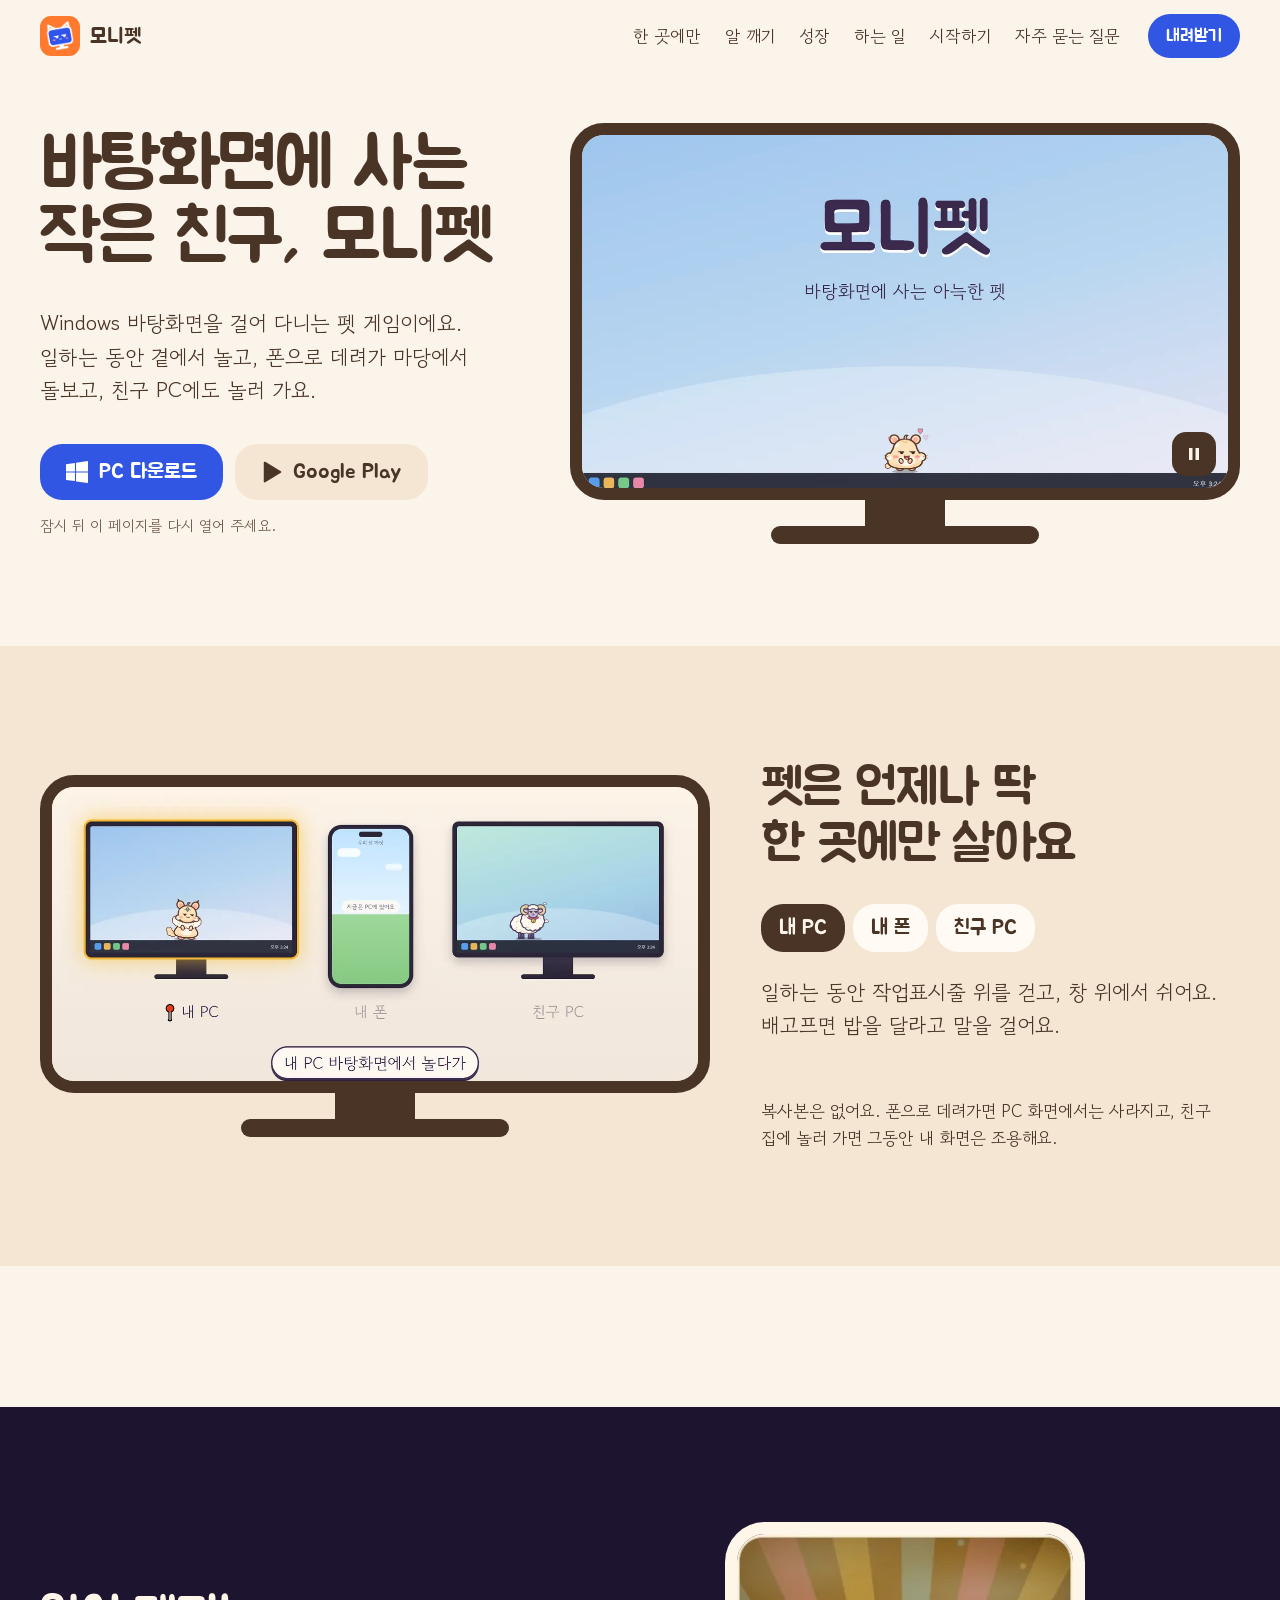
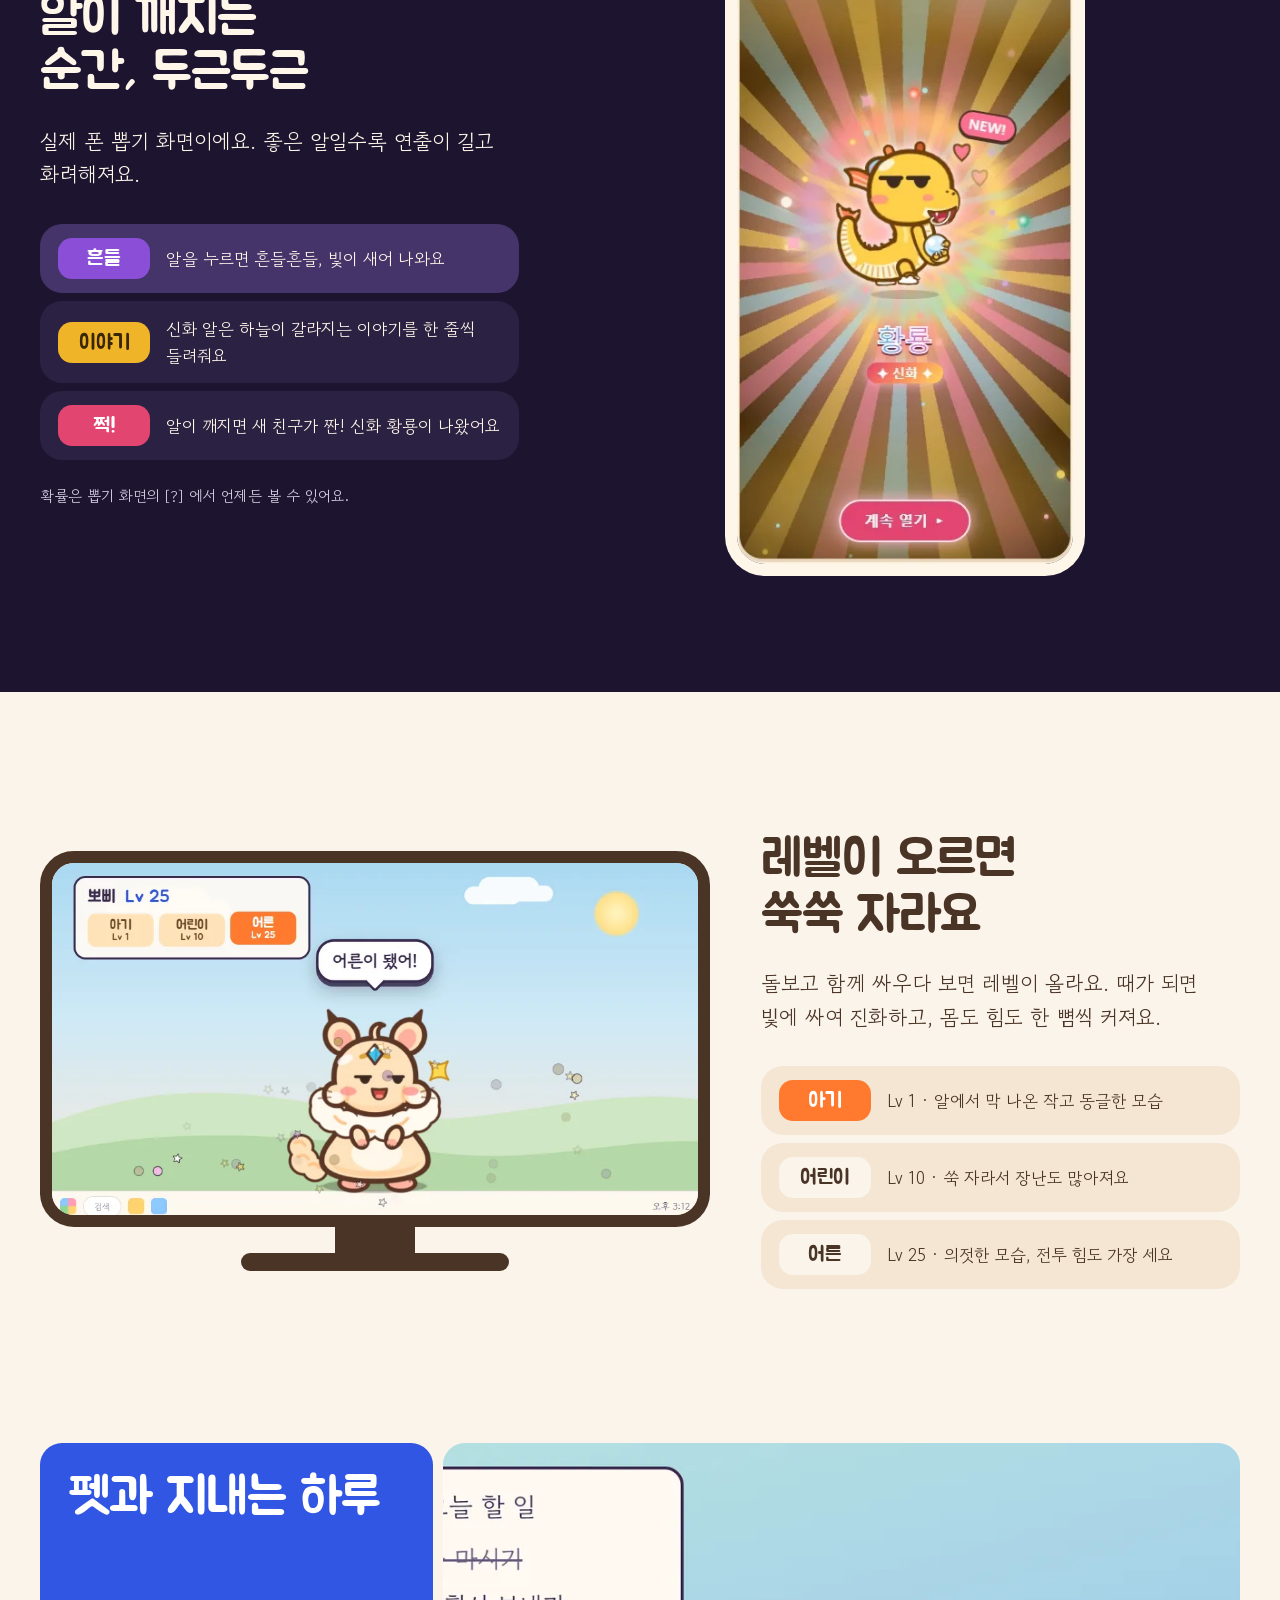
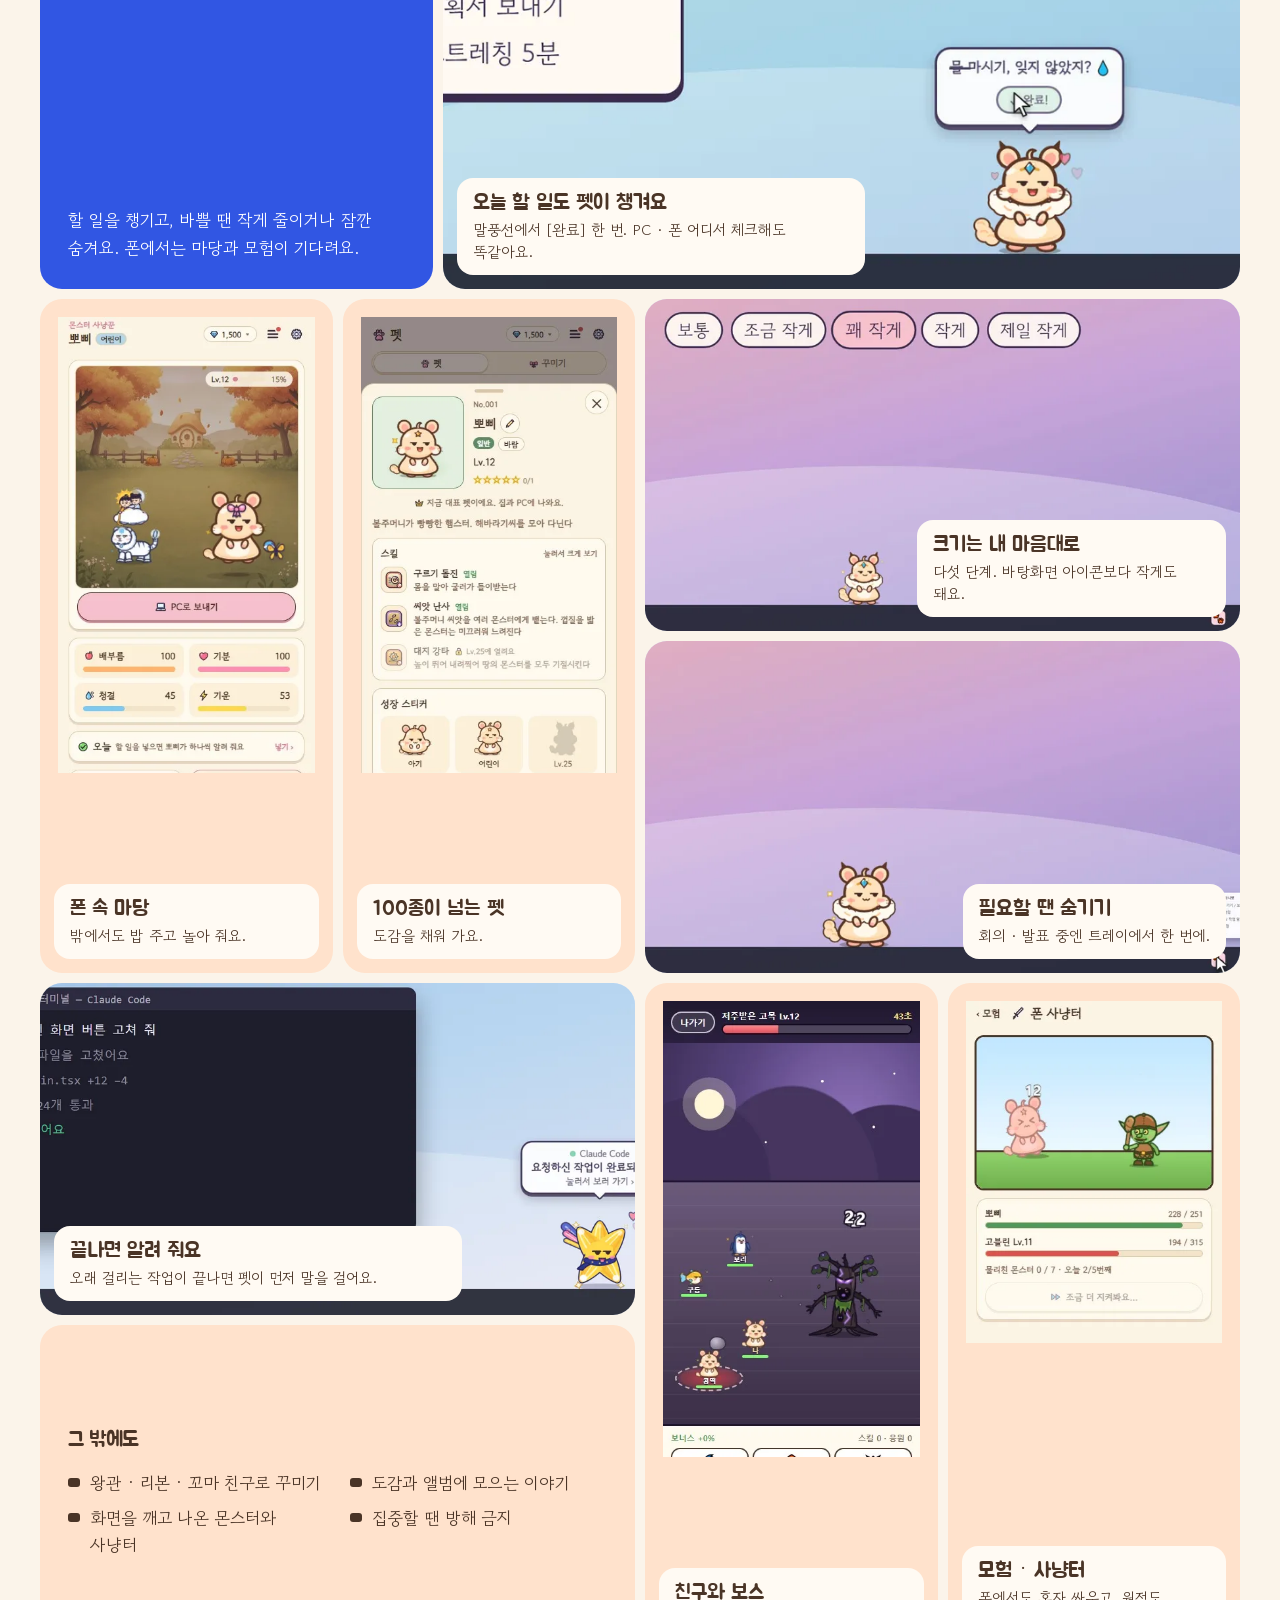
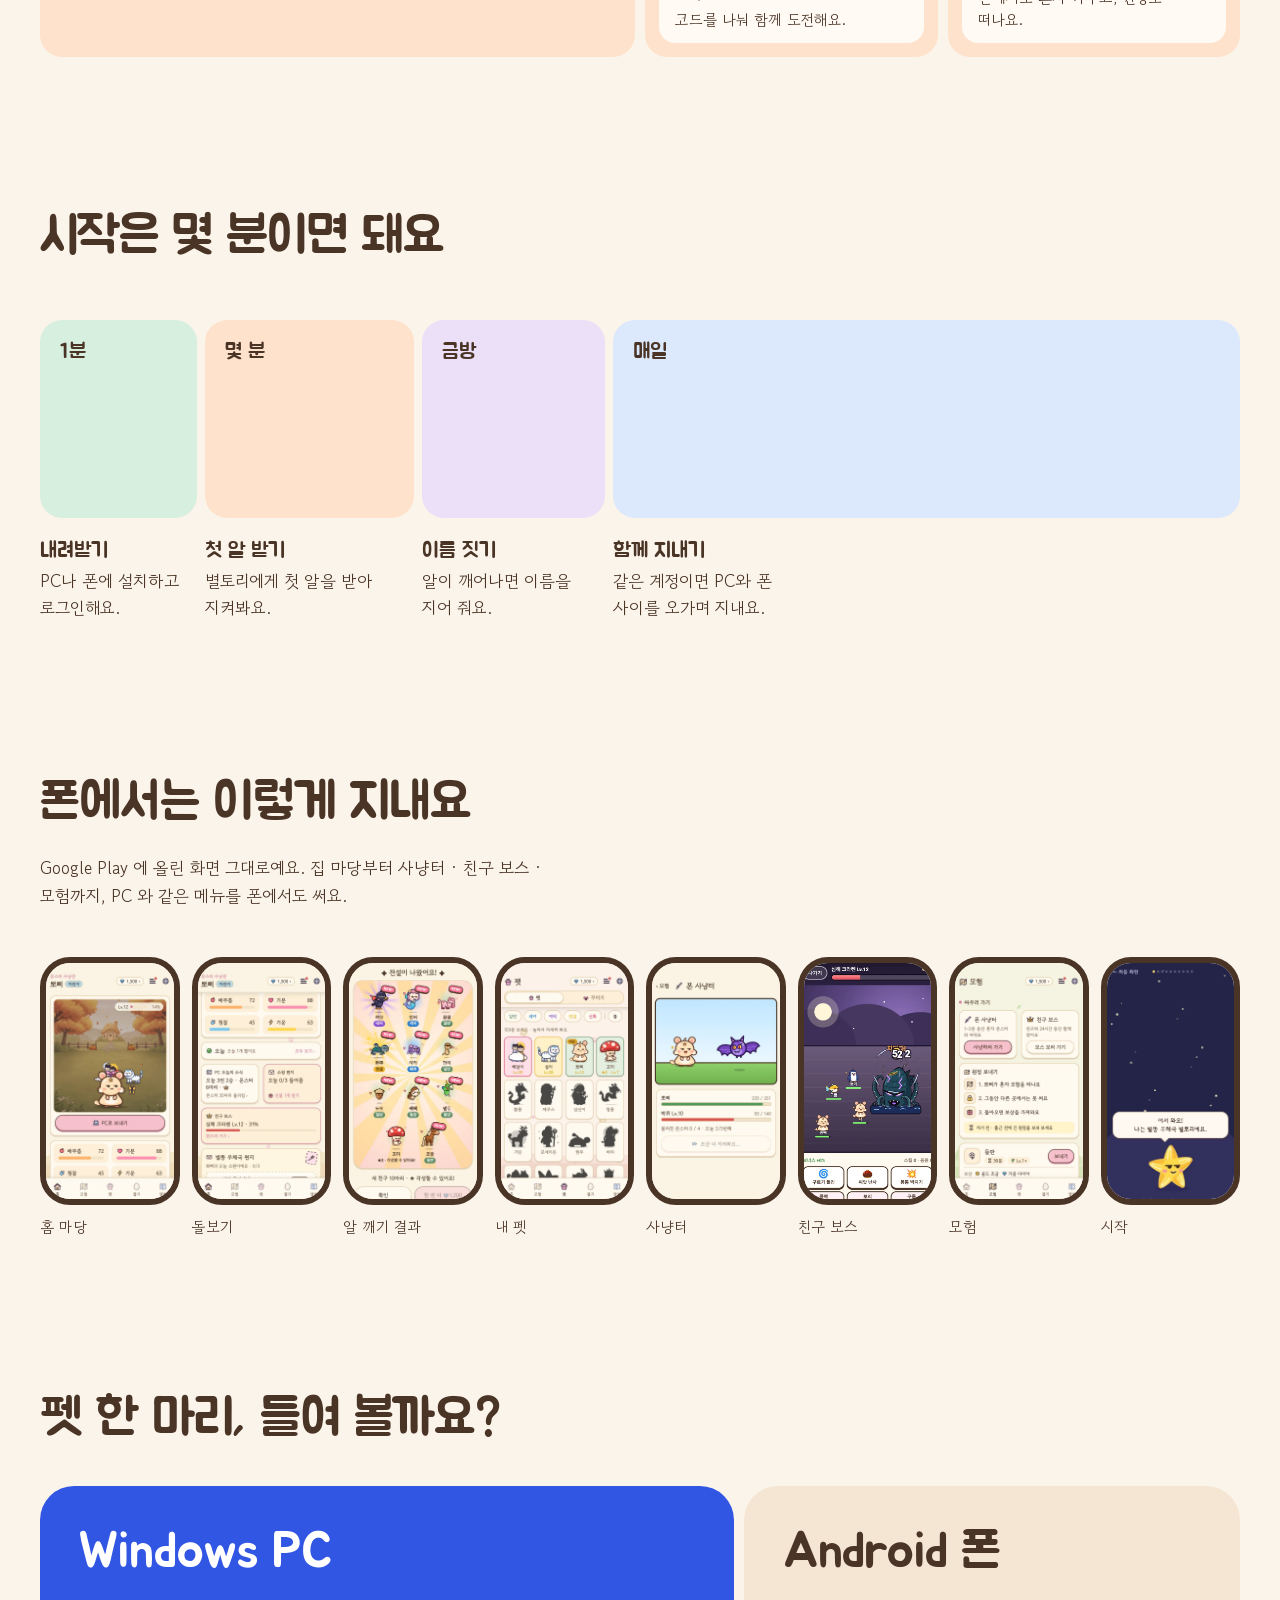
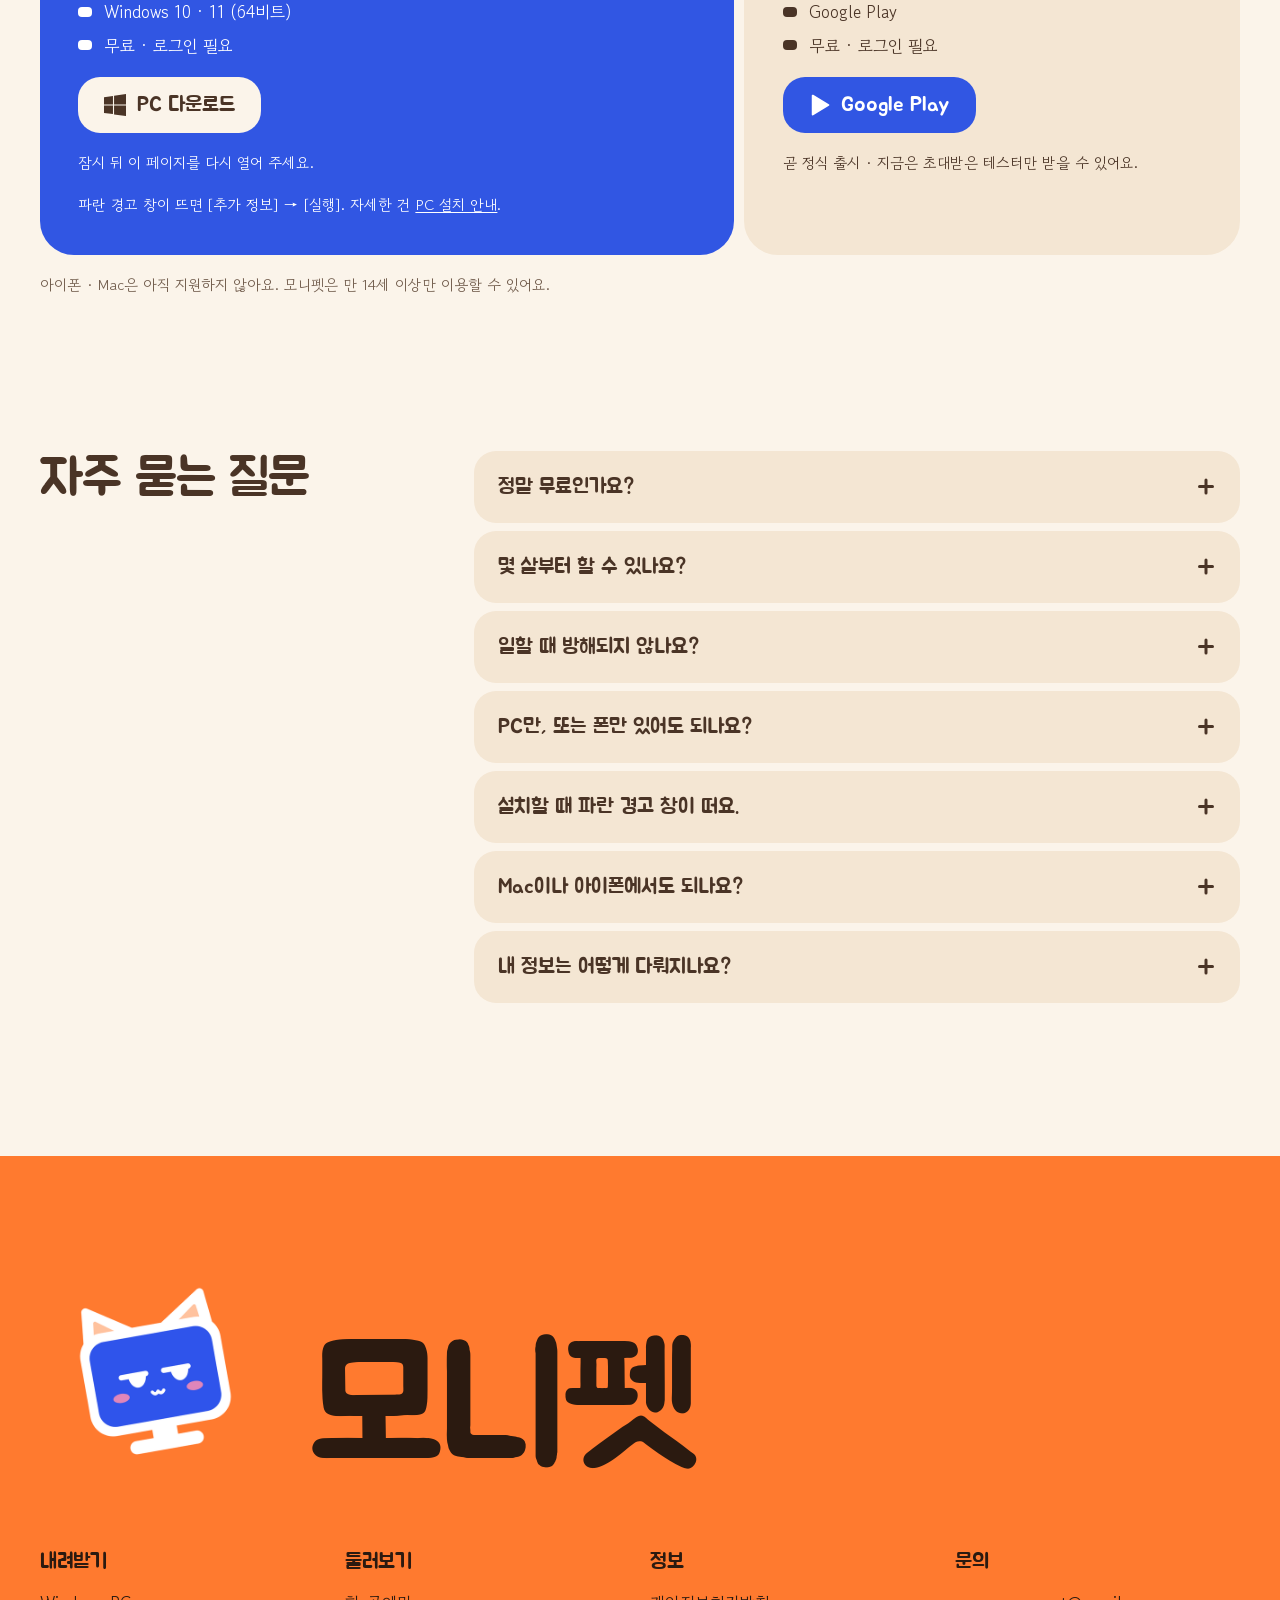
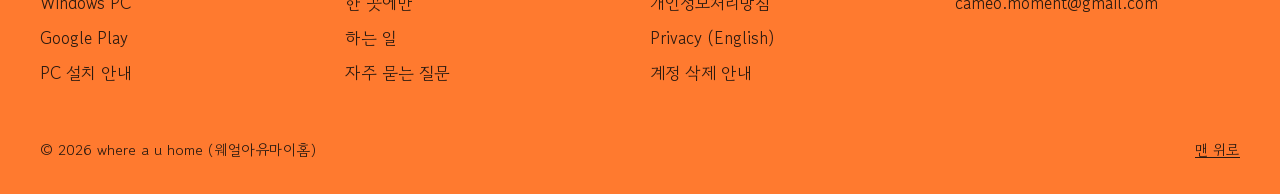
==== commit 84ba968e: "feat(site): 홈페이지 새로 꾸밈 — 움직이는 기능 칸 · 알 깨기 · 성장 한 화면 첫 페이지를 구역별 긴 페이지로 바꿨다 (home.css, style.css 는 pc/" ====
--- a/index.html
+++ b/index.html
@@ -1,22 +1,21 @@
 <!doctype html>
-<html lang="ko" class="home">
+<html lang="ko">
 <head>
 <meta charset="utf-8">
 <meta name="viewport" content="width=device-width, initial-scale=1, viewport-fit=cover">
 <title>모니펫 — 바탕화면에 사는 작은 친구</title>
-<meta name="description" content="PC 바탕화면 위를 걸어 다니는 작은 펫, 모니펫. 화면을 깨고 나온 몬스터와 싸우고, 폰으로 데려가 마당에서 돌보고, 친구와 보스를 잡아요. Windows PC 무료.">
+<meta name="description" content="Windows 바탕화면을 걸어 다니는 펫, 모니펫. 폰으로 데려가 마당에서 돌보고, 친구 PC에 놀러 보내요. 펫은 언제나 딱 한 곳에만 있어요. Windows PC · Android 무료.">
 <meta name="theme-color" content="#fbf4ea">
 <!--
   모니펫 공식 홈페이지 (GitHub Pages: https://monipet.co.kr/). 올리는 법: site/README.md
-  한 화면짜리: 스크롤 없이 홍보 영상이 바탕, 아래에 이름 · 한 줄 소개 · 내려받기 버튼, 오른쪽 위 메뉴(☰)에 나머지 내용.
-  privacy/ · pc/ 는 docs/ 가 원본 → node scripts/build-site.mjs 로 복사.
-  영상: promo-1280x720.mp4 (가로) · promo-720x1280.mp4 (세로) 와 포스터 promo-poster-*.webp 는 32초 홍보 영상을 줄인 것 (site/README.md)
-  메뉴 속 그림: scene-*.webp 는 게임 그림(#promo 무대)을 헤드리스 Edge 로 찍은 것
+  모양의 뿌리는 앱 아이콘의 모니터 (home.css 맨 위). 영상 img/promo-1280x720.mp4 는 apps/promo 홍보영상(40초)을 줄인 것,
+  img/still-*.webp 는 같은 영상의 정지 화면 (npx remotion still), img/shot-*.webp 는 구글 플레이 스크린샷 (release/store/screens-1.0).
+  privacy/ · pc/ 는 docs/ 가 원본 → node scripts/build-site.mjs 로 복사. 그 두 페이지는 style.css 를 쓴다.
 -->
 <meta property="og:type" content="website">
 <meta property="og:site_name" content="모니펫">
 <meta property="og:title" content="모니펫 — 바탕화면에 사는 작은 친구">
-<meta property="og:description" content="PC 바탕화면에서 펫을 키우고, 폰으로 데려가 함께 지내요. Windows PC 무료.">
+<meta property="og:description" content="PC 바탕화면에서 펫을 키우고, 폰으로 데려가 함께 지내요. Windows PC · Android 무료.">
 <meta property="og:image" content="https://monipet.co.kr/img/og.jpg">
 <meta property="og:image:width" content="1200">
 <meta property="og:image:height" content="630">
@@ -28,298 +27,362 @@
 <link rel="preconnect" href="https://fonts.googleapis.com">
 <link rel="preconnect" href="https://fonts.gstatic.com" crossorigin>
 <link href="https://fonts.googleapis.com/css2?family=Gowun+Dodum&family=Jua&display=swap" rel="stylesheet">
-<link rel="preload" as="image" href="img/promo-poster-720x1280.webp" type="image/webp" media="(orientation: portrait)">
-<link rel="preload" as="image" href="img/promo-poster-1280x720.webp" type="image/webp" media="(orientation: landscape)">
-<link rel="stylesheet" href="style.css">
+<link rel="preload" as="image" href="img/still-intro.webp" type="image/webp">
+<link rel="stylesheet" href="home.css">
+<script>document.documentElement.classList.add("js");</script>
 </head>
 <body>
-<main id="main" class="stage">
-  <!-- 바탕: 홍보 영상. 처음엔 포스터 그림, 움직임 줄이기가 아니면 아래 스크립트가 화면 방향에 맞는 영상을 붙인다 -->
-  <div class="stage-media">
-    <picture>
-      <source srcset="img/promo-poster-720x1280.webp" media="(orientation: portrait)" width="720" height="1280">
-      <img class="stage-poster" src="img/promo-poster-1280x720.webp" alt="" width="1280" height="720" fetchpriority="high">
-    </picture>
-    <video class="stage-video" muted loop playsinline preload="auto" aria-label="모니펫 홍보 영상: 바탕화면을 걷는 펫, 화면을 깨고 나온 몬스터와 보스, 폰 마당, 신화 알, 꾸미기 (소리 없음)"></video>
-    <span class="stage-scrim" aria-hidden="true"></span>
+<header class="bar">
+  <div class="wrap">
+    <a class="mark" href="#top"><img src="img/icon-192.png" alt="" width="40" height="40">모니펫</a>
+    <nav aria-label="주 메뉴">
+      <a href="#about">한 곳에만</a>
+      <a href="#gacha">알 깨기</a>
+      <a href="#grow">성장</a>
+      <a href="#features">하는 일</a>
+      <a href="#start">시작하기</a>
+      <a href="#faq">자주 묻는 질문</a>
+    </nav>
+    <a class="btn" href="#download">내려받기</a>
   </div>
-
-  <header class="stage-top">
-    <button class="menu-btn" type="button" aria-expanded="false" aria-controls="menu" aria-haspopup="dialog">
-      <span class="burger" aria-hidden="true"><i></i><i></i><i></i></span>
-      <span class="sr">메뉴 열기</span>
-    </button>
-  </header>
-
-  <section class="dock" aria-labelledby="title">
-    <div class="dock-name">
-      <img class="dock-icon" src="img/icon-192.png" alt="" width="64" height="64">
+</header>
+
+<main id="top">
+  <!-- 첫 화면 -->
+  <section class="hero" aria-labelledby="title">
+    <div class="wrap">
       <div>
-        <h1 id="title">모니펫</h1>
-        <p class="tagline">바탕화면에 사는 작은 친구</p>
-      </div>
-    </div>
-    <div class="dock-cta">
-      <div class="cta-item">
-        <a class="btn" href="pc/" data-download data-fallback="pc/" data-ready="PC 다운로드"><span class="ico" aria-hidden="true">💻</span><span data-label>PC 다운로드</span></a>
-        <span class="cta-note" data-download-version>Windows 10 · 11 · 무료</span>
-        <span class="cta-note only-portrait">Windows PC용 · 무료</span>
-      </div>
-      <div class="cta-item">
-        <a class="btn alt" href="https://play.google.com/store/apps/details?id=com.monipet.app" rel="noopener"><span class="ico" aria-hidden="true">▶️</span><span>Android</span></a>
-        <span class="cta-note">Google Play · 곧 정식 출시</span>
-      </div>
-    </div>
-    <button class="play-btn" type="button" hidden><span aria-hidden="true">❚❚</span><span class="sr">영상 멈추기</span></button>
+        <h1 id="title" class="rise"><span>바탕화면에 사는</span><span>작은 친구, 모니펫</span></h1>
+        <p class="lede rise" style="--i:1">Windows 바탕화면을 걸어 다니는 펫 게임이에요. 일하는 동안 곁에서 놀고, 폰으로 데려가 마당에서 돌보고, 친구 PC에도 놀러 가요.</p>
+        <div class="ctas rise" style="--i:2">
+          <a class="btn" href="pc/" data-download data-fallback="pc/" data-ready="PC 다운로드">
+            <svg viewBox="0 0 16 16" aria-hidden="true"><path fill="currentColor" d="M0 2.3 6.5 1.4v6.2H0zM7.3 1.3 16 0v7.6H7.3zM0 8.4h6.5v6.2L0 13.7zM7.3 8.4H16V16l-8.7-1.2z"/></svg>
+            <span data-label>PC 다운로드</span></a>
+          <a class="btn alt" href="https://play.google.com/store/apps/details?id=com.monipet.app" rel="noopener">
+            <svg viewBox="0 0 16 16" aria-hidden="true"><path fill="currentColor" d="M2 1.2v13.6c0 .6.6.9 1.1.6l11.3-6.8a.7.7 0 0 0 0-1.2L3.1.6C2.6.3 2 .6 2 1.2z"/></svg>
+            <span>Google Play</span></a>
+        </div>
+        <p class="note rise" style="--i:3" data-download-version>Windows 10 · 11 · 무료</p>
+      </div>
+      <div class="monitor rise" style="--i:1">
+        <div class="screen">
+          <img src="img/still-intro.webp" alt="" width="1280" height="720" fetchpriority="high">
+          <video muted loop playsinline preload="none" poster="img/still-intro.webp" aria-label="모니펫 홍보 영상 (40초, 소리 없음): 알에서 깨어난 펫, PC에서 폰으로 옮겨 가는 펫, 신화 알, 오늘 할 일, 크기 조절과 숨기기"></video>
+          <button class="play" type="button" hidden><svg viewBox="0 0 16 16" aria-hidden="true"><path fill="currentColor" d="M3 2h3.5v12H3zM9.5 2H13v12H9.5z"/></svg><span class="sr">영상 멈추기</span></button>
+        </div>
+        <div class="neck"></div><div class="base"></div>
+      </div>
+    </div>
+  </section>
+
+  <!-- 한 곳에만 -->
+  <section class="where" id="about" aria-labelledby="where-h">
+    <div class="wrap">
+      <div class="monitor rise">
+        <div class="screen stage">
+          <img class="on" data-place="pc" src="img/still-pc.webp" alt="내 PC 화면에만 펫이 있고, 폰과 친구 PC에는 없는 모습" width="1280" height="607">
+          <img data-place="phone" src="img/still-phone.webp" alt="펫이 폰 마당으로 옮겨 가고 PC 화면은 비어 있는 모습" width="1280" height="607" loading="lazy">
+          <img data-place="friend" src="img/still-friend.webp" alt="펫이 친구 PC에 놀러 가 친구 펫 옆에 서 있는 모습" width="1280" height="607" loading="lazy">
+        </div>
+        <div class="neck"></div><div class="base"></div>
+      </div>
+      <div>
+        <h2 id="where-h" class="rise">펫은 언제나 딱 한 곳에만 살아요</h2>
+        <div class="tabs rise" role="tablist" aria-label="펫이 있는 곳" style="--i:1">
+          <button type="button" role="tab" aria-selected="true" data-to="pc">내 PC</button>
+          <button type="button" role="tab" aria-selected="false" data-to="phone">내 폰</button>
+          <button type="button" role="tab" aria-selected="false" data-to="friend">친구 PC</button>
+        </div>
+        <p class="says rise" style="--i:2" aria-live="polite">일하는 동안 작업표시줄 위를 걷고, 창 위에서 쉬어요. 배고프면 밥을 달라고 말을 걸어요.</p>
+        <p class="why rise" style="--i:3">복사본은 없어요. 폰으로 데려가면 PC 화면에서는 사라지고, 친구 집에 놀러 가면 그동안 내 화면은 조용해요.</p>
+      </div>
+    </div>
+  </section>
+
+  <!-- 알 깨기 -->
+  <section class="egg" id="gacha" aria-labelledby="egg-h">
+    <div class="wrap">
+      <div class="egg-text">
+        <h2 id="egg-h" class="rise">알이 깨지는 순간, 두근두근</h2>
+        <p class="rise" style="--i:1">실제 폰 뽑기 화면이에요. 좋은 알일수록 연출이 길고 화려해져요.</p>
+        <ol class="grades">
+          <li class="g-epic rise" style="--i:2"><b>흔들</b><span>알을 누르면 흔들흔들, 빛이 새어 나와요</span></li>
+          <li class="g-leg rise" style="--i:3"><b>이야기</b><span>신화 알은 하늘이 갈라지는 이야기를 한 줄씩 들려줘요</span></li>
+          <li class="g-myth rise" style="--i:4"><b>쩍!</b><span>알이 깨지면 새 친구가 짠! 신화 황룡이 나왔어요</span></li>
+        </ol>
+        <p class="small rise" style="--i:5">확률은 뽑기 화면의 [?] 에서 언제든 볼 수 있어요.</p>
+      </div>
+      <div class="handset rise" style="--i:1">
+        <div class="screen">
+          <img src="img/gacha-real.webp" alt="신화 황룡이 알에서 나와 &quot;NEW!&quot; 표시와 함께 선 폰 뽑기 화면" width="370" height="694" loading="lazy">
+          <video class="clip" muted loop playsinline preload="none" data-src="img/gacha-real.mp4" poster="img/gacha-real.webp" aria-label="폰 뽑기 실제 화면: 알이 흔들리고, 하늘이 갈라지는 이야기가 한 줄씩 나온 뒤 알이 깨져 신화 황룡이 나와요 (소리 없음)"></video>
+        </div>
+      </div>
+    </div>
+  </section>
+
+  <!-- 성장 -->
+  <section class="grow" id="grow" aria-labelledby="grow-h">
+    <div class="wrap">
+      <div class="monitor rise">
+        <div class="screen">
+          <img src="img/growth-poster.webp" alt="어른으로 자란 뽀삐가 &quot;어른이 됐어!&quot; 하고 말하는 장면" width="1280" height="720" loading="lazy">
+          <video class="clip" muted loop playsinline preload="none" data-src="img/growth-1280x720.mp4" poster="img/growth-poster.webp" aria-label="성장 연출: 뽀삐가 레벨 10에 빛에 싸여 아기에서 어린이로, 레벨 25에 어른으로 진화해요 (소리 없음)"></video>
+        </div>
+        <div class="neck"></div><div class="base"></div>
+      </div>
+      <div class="grow-text">
+        <h2 id="grow-h" class="rise">레벨이 오르면 쑥쑥 자라요</h2>
+        <p class="rise" style="--i:1">돌보고 함께 싸우다 보면 레벨이 올라요. 때가 되면 빛에 싸여 진화하고, 몸도 힘도 한 뼘씩 커져요.</p>
+        <ol class="stages">
+          <li class="rise" style="--i:2"><b>아기</b><span>Lv 1 · 알에서 막 나온 작고 동글한 모습</span></li>
+          <li class="rise" style="--i:3"><b>어린이</b><span>Lv 10 · 쑥 자라서 장난도 많아져요</span></li>
+          <li class="rise" style="--i:4"><b>어른</b><span>Lv 25 · 의젓한 모습, 전투 힘도 가장 세요</span></li>
+        </ol>
+      </div>
+    </div>
+  </section>
+
+  <!-- 하는 일 -->
+  <section class="feats" id="features" aria-labelledby="feats-h">
+    <div class="wrap board">
+      <div class="tile head t-head rise">
+        <h2 id="feats-h">펫과 지내는 하루</h2>
+        <p>할 일을 챙기고, 바쁠 땐 작게 줄이거나 잠깐 숨겨요. 폰에서는 마당과 모험이 기다려요.</p>
+      </div>
+      <figure class="tile t-todo rise" style="--i:1"><img src="img/crop-todo.webp" alt="펫 말풍선의 [완료] 를 누르자 오늘 할 일 목록에 줄이 그어진 모습" width="1280" height="507" loading="lazy"><video class="clip" muted loop playsinline preload="none" data-src="img/clip-todo.mp4" poster="img/crop-todo.webp" aria-label="펫 말풍선의 [완료] 를 누르면 오늘 할 일에 줄이 그어지는 움직임 (소리 없음)"></video><figcaption><b>오늘 할 일도 펫이 챙겨요</b><span>말풍선에서 [완료] 한 번. PC · 폰 어디서 체크해도 똑같아요.</span></figcaption></figure>
+      <figure class="tile phone t-home rise"><img src="img/clip-home.webp" alt="폰 앱 홈: 가을 마당에서 노는 펫과 배부름 · 기분 수치" width="390" height="694" loading="lazy"><video class="clip" muted loop playsinline preload="none" data-src="img/clip-home.mp4" poster="img/clip-home.webp" aria-label="폰 마당에서 배부름과 기분 칸을 누르자 막대가 차오르고 펫이 기뻐하는 움직임 (소리 없음)"></video><figcaption><b>폰 속 마당</b><span>밖에서도 밥 주고 놀아 줘요.</span></figcaption></figure>
+      <figure class="tile phone t-pets rise" style="--i:1"><img src="img/clip-pets.webp" alt="폰 앱 펫 목록에서 뽀삐를 눌러 연 자세한 정보" width="390" height="694" loading="lazy"><video class="clip" muted loop playsinline preload="none" data-src="img/clip-pets.mp4" poster="img/clip-pets.webp" aria-label="펫 목록에서 뽀삐를 누르자 스킬과 성장 스티커가 담긴 정보가 올라오는 움직임 (소리 없음)"></video><figcaption><b>100종이 넘는 펫</b><span>도감을 채워 가요.</span></figcaption></figure>
+      <figure class="tile t-size rise" style="--i:2"><img src="img/clip-size.webp" alt="펫 크기를 보통부터 제일 작게까지 고르는 단추" width="840" height="456" loading="lazy"><video class="clip" muted loop playsinline preload="none" data-src="img/clip-size.mp4" poster="img/clip-size.webp" aria-label="크기 단추를 누를 때마다 펫이 점점 작아지는 움직임 (소리 없음)"></video><figcaption><b>크기는 내 마음대로</b><span>다섯 단계. 바탕화면 아이콘보다 작게도 돼요.</span></figcaption></figure>
+      <figure class="tile t-hide rise"><img src="img/clip-hide.webp" alt="작업표시줄 트레이 메뉴의 [펫 숨기기 / 보이기]" width="840" height="456" loading="lazy"><video class="clip" muted loop playsinline preload="none" data-src="img/clip-hide.mp4" poster="img/clip-hide.webp" aria-label="트레이 메뉴의 [펫 숨기기] 를 누르자 펫이 펑 하고 사라지는 움직임 (소리 없음)"></video><figcaption><b>필요할 땐 숨기기</b><span>회의 · 발표 중엔 트레이에서 한 번에.</span></figcaption></figure>
+      <figure class="tile phone t-boss rise" style="--i:1"><img src="img/clip-boss.webp" alt="친구 펫들과 함께 저주받은 고목 보스와 싸우는 폰 화면" width="390" height="694" loading="lazy"><video class="clip" muted loop playsinline preload="none" data-src="img/clip-boss.mp4" poster="img/clip-boss.webp" aria-label="친구 펫 넷이 함께 보스를 공격하고 숫자가 튀어 오르는 움직임 (소리 없음)"></video><figcaption><b>친구와 보스</b><span>코드를 나눠 함께 도전해요.</span></figcaption></figure>
+      <figure class="tile phone t-adv rise" style="--i:2"><img src="img/clip-hunt.webp" alt="폰 사냥터에서 뽀삐가 고블린과 싸우는 모습" width="390" height="520" loading="lazy"><video class="clip" muted loop playsinline preload="none" data-src="img/clip-hunt.mp4" poster="img/clip-hunt.webp" aria-label="폰 사냥터에서 뽀삐가 혼자 고블린과 싸워 체력을 깎는 움직임 (소리 없음)"></video><figcaption><b>모험 · 사냥터</b><span>폰에서도 혼자 싸우고, 원정도 떠나요.</span></figcaption></figure>
+      <figure class="tile t-ai rise" style="--i:1"><img src="img/crop-ai.webp" alt="작업이 끝나자 펫이 말풍선으로 알려 주는 모습" width="1280" height="507" loading="lazy"><video class="clip" muted loop playsinline preload="none" data-src="img/clip-ai.mp4" poster="img/crop-ai.webp" aria-label="작업이 끝나자 펫이 말풍선으로 알려 주는 움직임 (소리 없음)"></video><figcaption><b>끝나면 알려 줘요</b><span>오래 걸리는 작업이 끝나면 펫이 먼저 말을 걸어요.</span></figcaption></figure>
+      <div class="tile more t-more rise" style="--i:1">
+        <h3>그 밖에도</h3>
+        <ul>
+          <li>왕관 · 리본 · 꼬마 친구로 꾸미기</li>
+          <li>도감과 앨범에 모으는 이야기</li>
+          <li>화면을 깨고 나온 몬스터와 사냥터</li>
+          <li>집중할 땐 방해 금지</li>
+        </ul>
+      </div>
+    </div>
+  </section>
+
+  <!-- 시작하기 -->
+  <section class="start" id="start" aria-labelledby="start-h">
+    <div class="wrap">
+      <h2 id="start-h" class="rise">시작은 몇 분이면 돼요</h2>
+      <ol class="bar4">
+        <li class="s1 rise"><div class="seg">1분</div><p><b>내려받기</b>PC나 폰에 설치하고 로그인해요.</p></li>
+        <li class="s2 rise" style="--i:1"><div class="seg">몇 분</div><p><b>첫 알 받기</b>별토리에게 첫 알을 받아 지켜봐요.</p></li>
+        <li class="s3 rise" style="--i:2"><div class="seg">금방</div><p><b>이름 짓기</b>알이 깨어나면 이름을 지어 줘요.</p></li>
+        <li class="s4 rise" style="--i:3"><div class="seg">매일</div><p><b>함께 지내기</b>같은 계정이면 PC와 폰 사이를 오가며 지내요.</p></li>
+      </ol>
+    </div>
+  </section>
+
+  <!-- 폰 화면 -->
+  <section class="shots" aria-labelledby="shots-h">
+    <div class="wrap">
+      <div class="top">
+        <h2 id="shots-h" class="rise">폰에서는 이렇게 지내요</h2>
+        <p class="rise" style="--i:1">Google Play 에 올린 화면 그대로예요. 집 마당부터 사냥터 · 친구 보스 · 모험까지, PC 와 같은 메뉴를 폰에서도 써요.</p>
+      </div>
+      <div class="strip" tabindex="0" aria-label="폰 앱 화면 8장">
+        <figure><div class="ph"><img src="img/shot-01-home.webp" alt="홈: 마당과 펫 수치" width="540" height="963" loading="lazy"></div><figcaption>홈 마당</figcaption></figure>
+        <figure><div class="ph"><img src="img/shot-02-care.webp" alt="돌보기 화면" width="540" height="963" loading="lazy"></div><figcaption>돌보기</figcaption></figure>
+        <figure><div class="ph"><img src="img/shot-03-gacha.webp" alt="10연속 알 깨기 결과" width="540" height="1044" loading="lazy"></div><figcaption>알 깨기 결과</figcaption></figure>
+        <figure><div class="ph"><img src="img/shot-04-pets.webp" alt="펫 목록" width="540" height="963" loading="lazy"></div><figcaption>내 펫</figcaption></figure>
+        <figure><div class="ph"><img src="img/shot-05-hunt.webp" alt="사냥터" width="540" height="963" loading="lazy"></div><figcaption>사냥터</figcaption></figure>
+        <figure><div class="ph"><img src="img/shot-06-boss.webp" alt="친구 보스" width="540" height="919" loading="lazy"></div><figcaption>친구 보스</figcaption></figure>
+        <figure><div class="ph"><img src="img/shot-07-adventure.webp" alt="모험" width="540" height="963" loading="lazy"></div><figcaption>모험</figcaption></figure>
+        <figure><div class="ph"><img src="img/shot-08-start.webp" alt="시작 화면" width="540" height="1044" loading="lazy"></div><figcaption>시작</figcaption></figure>
+      </div>
+    </div>
+  </section>
+
+  <!-- 내려받기 -->
+  <section class="dl" id="download" aria-labelledby="dl-h">
+    <div class="wrap">
+      <h2 id="dl-h" class="rise">펫 한 마리, 들여 볼까요?</h2>
+      <div class="dl-grid">
+        <div class="dl-card pc rise">
+          <h3>Windows PC</h3>
+          <ul><li>Windows 10 · 11 (64비트)</li><li>무료 · 로그인 필요</li></ul>
+          <a class="btn" href="pc/" data-download data-fallback="pc/" data-ready="PC 다운로드">
+            <svg viewBox="0 0 16 16" aria-hidden="true"><path fill="currentColor" d="M0 2.3 6.5 1.4v6.2H0zM7.3 1.3 16 0v7.6H7.3zM0 8.4h6.5v6.2L0 13.7zM7.3 8.4H16V16l-8.7-1.2z"/></svg>
+            <span data-label>PC 다운로드</span></a>
+          <p class="small" data-download-version>Windows 10 · 11 · 무료</p>
+          <p class="small">파란 경고 창이 뜨면 [추가 정보] → [실행]. 자세한 건 <a href="pc/">PC 설치 안내</a>.</p>
+        </div>
+        <div class="dl-card and rise" style="--i:1">
+          <h3>Android 폰</h3>
+          <ul><li>Google Play</li><li>무료 · 로그인 필요</li></ul>
+          <a class="btn" href="https://play.google.com/store/apps/details?id=com.monipet.app" rel="noopener">
+            <svg viewBox="0 0 16 16" aria-hidden="true"><path fill="currentColor" d="M2 1.2v13.6c0 .6.6.9 1.1.6l11.3-6.8a.7.7 0 0 0 0-1.2L3.1.6C2.6.3 2 .6 2 1.2z"/></svg>
+            <span>Google Play</span></a>
+          <p class="small">곧 정식 출시 · 지금은 초대받은 테스터만 받을 수 있어요.</p>
+          <span id="ms-store" class="small" hidden>Microsoft Store (준비 중)</span>
+        </div>
+      </div>
+      <p class="after">아이폰 · Mac은 아직 지원하지 않아요. 모니펫은 만 14세 이상만 이용할 수 있어요.</p>
+    </div>
+  </section>
+
+  <!-- 자주 묻는 질문 -->
+  <section class="faq" id="faq" aria-labelledby="faq-h">
+    <div class="wrap">
+      <h2 id="faq-h" class="rise">자주 묻는 질문</h2>
+      <div class="qs">
+        <details name="faq" class="rise"><summary>정말 무료인가요?</summary><p>네, 내려받기와 플레이는 무료예요. 원할 때만 보는 보상 광고가 있어요.</p></details>
+        <details name="faq" class="rise"><summary>몇 살부터 할 수 있나요?</summary><p>모니펫은 만 14세 이상만 이용할 수 있어요. 처음 시작할 때 확인해요.</p></details>
+        <details name="faq" class="rise"><summary>일할 때 방해되지 않나요?</summary><p>펫 크기를 다섯 단계로 줄일 수 있고, 회의 중엔 트레이에서 한 번에 숨길 수 있어요. 방해 금지를 켜면 몬스터도 쉬어요.</p></details>
+        <details name="faq" class="rise"><summary>PC만, 또는 폰만 있어도 되나요?</summary><p>네, 하나만 있어도 즐길 수 있어요. 둘 다 같은 계정으로 로그인하면 펫을 PC와 폰 사이로 데려갈 수 있어요. 펫은 언제나 한 곳에만 있어요.</p></details>
+        <details name="faq" class="rise"><summary>설치할 때 파란 경고 창이 떠요.</summary><p>새로 나온 프로그램이라 Windows가 한 번 더 묻는 거예요. [추가 정보] → [실행]을 누르면 돼요. 자세한 건 <a href="pc/">PC 설치 안내</a>를 봐 주세요.</p></details>
+        <details name="faq" class="rise"><summary>Mac이나 아이폰에서도 되나요?</summary><p>지금은 Windows PC와 Android 폰만 지원해요.</p></details>
+        <details name="faq" class="rise"><summary>내 정보는 어떻게 다뤄지나요?</summary><p><a href="privacy/">개인정보처리방침</a>에 모은 정보와 보관 기간을 적어 두었어요. 계정과 데이터 삭제는 <a href="privacy/#delete">계정 삭제 안내</a>를 따라 하면 돼요.</p></details>
+      </div>
+    </div>
   </section>
 </main>
 
-<!-- 메뉴: 페이지는 그대로, 이 판 안에서만 스크롤 -->
-<dialog id="menu" class="menu" aria-labelledby="menu-title">
-  <div class="menu-head">
-    <button class="menu-back" type="button" hidden><span aria-hidden="true">←</span><span class="sr">메뉴 목록으로</span></button>
-    <h2 id="menu-title">메뉴</h2>
-    <button class="menu-close" type="button"><span aria-hidden="true">✕</span><span class="sr">메뉴 닫기</span></button>
+<footer class="foot">
+  <div class="wrap">
+    <div class="big"><img src="img/icon-512.png" alt="" width="512" height="512" loading="lazy"><b>모니펫</b></div>
+    <div class="links">
+      <div><h3>내려받기</h3><a href="#download">Windows PC</a><a href="https://play.google.com/store/apps/details?id=com.monipet.app" rel="noopener">Google Play</a><a href="pc/">PC 설치 안내</a></div>
+      <div><h3>둘러보기</h3><a href="#about">한 곳에만</a><a href="#features">하는 일</a><a href="#faq">자주 묻는 질문</a></div>
+      <div><h3>정보</h3><a href="privacy/">개인정보처리방침</a><a href="privacy/en.html" lang="en">Privacy (English)</a><a href="privacy/#delete">계정 삭제 안내</a></div>
+      <div><h3>문의</h3><a href="mailto:cameo.moment@gmail.com">cameo.moment@gmail.com</a></div>
+    </div>
+    <div class="end"><span>© 2026 where a u home (웨얼아유마이홈)</span><a href="#top">맨 위로</a></div>
   </div>
-
-  <div class="menu-body">
-    <!-- 목록 -->
-    <nav class="menu-list" data-view="list" aria-label="주 메뉴">
-      <button type="button" data-open="about"><span class="mi t-sky" aria-hidden="true">🐾</span><span><b>소개</b><small>모니펫은 어떤 게임인가요?</small></span></button>
-      <button type="button" data-open="download"><span class="mi t-mint" aria-hidden="true">⬇️</span><span><b>다운로드</b><small>Windows PC · Android 폰</small></span></button>
-      <button type="button" data-open="faq"><span class="mi t-peach" aria-hidden="true">💬</span><span><b>자주 묻는 질문</b><small>무료인지, 몇 살부터인지…</small></span></button>
-      <a href="privacy/"><span class="mi t-lilac" aria-hidden="true">🔒</span><span><b>개인정보처리방침</b><small>모은 정보 · 계정 삭제 안내</small></span></a>
-      <a href="mailto:cameo.moment@gmail.com"><span class="mi t-pink" aria-hidden="true">✉️</span><span><b>문의</b><small>cameo.moment@gmail.com</small></span></a>
-    </nav>
-
-    <!-- 소개 -->
-    <section data-view="about" hidden aria-label="소개">
-      <p class="lead">일하는 동안 펫이 작업표시줄 위를 걷고, 창 위에서 쉬고, 화면을 깨고 나온 몬스터와 싸워요.
-        컴퓨터를 끄고 나갈 땐 폰으로 데려가 마당에서 함께 지내요.</p>
-      <ul class="feats">
-        <li>
-          <img src="img/scene-desk.webp" alt="작업표시줄 위에 선 뽀삐와 메모장 창 위에서 쉬는 솜이" width="1280" height="720" loading="lazy" decoding="async">
-          <div><span class="tag t-sky">PC 바탕화면 펫</span>
-            <h3>작업표시줄을 걷고, 창 위에서 쉬어요</h3>
-            <p>배고프면 밥을 달라고 해요. 크기는 다섯 단계로 줄일 수 있고, 집중할 땐 방해 금지를 켜면 몬스터도 쉬어요.</p></div>
-        </li>
-        <li>
-          <img src="img/scene-boss.webp" alt="왕관을 쓴 골렘 보스가 그물 바주카로 펫을 겨누는 장면" width="720" height="720" loading="lazy" decoding="async">
-          <div><span class="tag t-peach">몬스터 · 보스</span>
-            <h3>화면이 쩍! 몬스터가 쳐들어와요</h3>
-            <p>펫이 스킬로 알아서 싸워요. 가끔은 왕관 쓴 보스도 나와요. 펫을 들고 버티면… <b>그물 바주카</b>를 쏴요!</p></div>
-        </li>
-        <li>
-          <img src="img/scene-phone.webp" alt="폰 앱 화면: 가을 마당에서 노는 펫들과 친구 보스 화면" width="900" height="907" loading="lazy" decoding="async">
-          <div><span class="tag t-mint">폰 마당 · 친구 보스</span>
-            <h3>폰으로 데려가 마당에서 돌봐요</h3>
-            <p>밖에서도 밥 주고 놀아 줘요. 친구에게 <b>코드</b>를 알려 주면 함께 큰 보스에 도전해요.</p></div>
-        </li>
-        <li>
-          <img src="img/scene-gacha.webp" alt="번개 치는 하늘 아래 알이 깨지고 신화 등급 제우스가 등장하는 장면" width="720" height="720" loading="lazy" decoding="async">
-          <div><span class="tag t-lilac">알 · 도감</span>
-            <h3>알이 깨어나면, 이야기가 시작돼요</h3>
-            <p>에픽 · 전설 · 신화 알은 저마다의 이야기를 들려줘요. <b>116종</b>을 도감에 모아 보세요.</p></div>
-        </li>
-        <li>
-          <img src="img/scene-style.webp" alt="왕관, 리본, 꽃 장식을 하고 꼬마 친구와 함께 선 펫 세 마리" width="1280" height="576" loading="lazy" decoding="async">
-          <div><span class="tag t-pink">꾸미기</span>
-            <h3>왕관 · 리본 · 꼬마 친구로 꾸며요</h3>
-            <p>머리 장식, 발자국, 곁을 맴도는 꼬마 친구, 말풍선까지. 내 펫만의 모습으로 꾸며요.</p></div>
-        </li>
-      </ul>
-      <h3 class="mini-h">이렇게 시작해요</h3>
-      <ol class="steps-list">
-        <li><b>내려받기</b> PC나 폰에 모니펫을 설치하고 로그인해요.</li>
-        <li><b>첫 알 받기</b> 별토리에게 첫 알을 받아 따뜻하게 지켜봐요.</li>
-        <li><b>이름 짓기</b> 알이 깨어나면 이름을 지어 주고 함께 지내요.</li>
-        <li><b>오가며 지내기</b> 같은 계정이면 펫을 PC와 폰 사이로 데려갈 수 있어요.</li>
-      </ol>
-      <button type="button" class="btn small-btn" data-open="download">다운로드 보기</button>
-    </section>
-
-    <!-- 다운로드 -->
-    <section data-view="download" hidden aria-label="다운로드">
-      <p class="lead">폰과 PC 어디에서 시작해도 돼요. 둘 다 깔면 같은 계정으로 펫이 오가며 지내요.</p>
-      <div class="dl-card">
-        <h3><span aria-hidden="true">💻</span> Windows PC</h3>
-        <ul class="req"><li>Windows 10 · 11 (64비트)</li><li>무료 · 로그인 필요</li></ul>
-        <a class="btn" href="pc/" data-download data-fallback="pc/" data-ready="PC 다운로드"><span class="ico" aria-hidden="true">💻</span><span data-label>PC 다운로드</span></a>
-        <p class="note" data-download-version>Windows 10 · 11 · 무료</p>
-        <p class="note">파란 경고 창이 뜨면? <a href="pc/">PC 설치 안내</a>를 봐 주세요.</p>
-      </div>
-      <div class="dl-card">
-        <h3><span aria-hidden="true">📱</span> Android 폰</h3>
-        <ul class="req"><li>Android 폰 (Google Play)</li><li>무료 · 로그인 필요</li></ul>
-        <a class="btn alt" href="https://play.google.com/store/apps/details?id=com.monipet.app" rel="noopener"><span class="ico" aria-hidden="true">▶️</span><span>Google Play</span></a>
-        <p class="note"><b>곧 정식 출시</b> · 지금은 초대받은 테스터만 받을 수 있어요.</p>
-      </div>
-      <p class="note">아이폰 · Mac은 아직 지원하지 않아요. 모니펫은 <b>만 14세 이상</b>만 이용할 수 있어요.</p>
-      <span id="ms-store" class="badge-soon" hidden>Microsoft Store (준비 중)</span>
-    </section>
-
-    <!-- 자주 묻는 질문 -->
-    <section data-view="faq" hidden aria-label="자주 묻는 질문">
-      <div class="faq">
-        <details>
-          <summary>정말 무료인가요?</summary>
-          <p>네, 내려받기와 플레이는 무료예요. 원할 때만 보는 보상 광고가 있어요.</p>
-        </details>
-        <details>
-          <summary>몇 살부터 할 수 있나요?</summary>
-          <p>모니펫은 <b>만 14세 이상</b>만 이용할 수 있어요. 처음 시작할 때 확인해요.</p>
-        </details>
-        <details>
-          <summary>일할 때 방해되지 않나요?</summary>
-          <p>펫 크기를 다섯 단계로 줄일 수 있어요. 집중해야 할 땐 <b>방해 금지</b>를 켜면 몬스터도 쳐들어오지 않고 쉬어요.</p>
-        </details>
-        <details>
-          <summary>PC만, 또는 폰만 있어도 되나요?</summary>
-          <p>네, 하나만 있어도 즐길 수 있어요. 둘 다 같은 계정으로 로그인하면 펫을 PC와 폰 사이로 데려갈 수 있어요.
-            펫은 언제나 한 곳에만 있어요 — PC, 폰, 또는 친구 집에 놀러 가 있거나.</p>
-        </details>
-        <details>
-          <summary>설치할 때 파란 경고 창이 떠요.</summary>
-          <p>새로 나온 프로그램이라 Windows가 한 번 더 묻는 거예요. [추가 정보] → [실행]을 누르면 돼요.
-            자세한 건 <a href="pc/">PC 설치 안내</a>를 봐 주세요.</p>
-        </details>
-        <details>
-          <summary>Mac이나 아이폰에서도 되나요?</summary>
-          <p>지금은 Windows PC와 Android 폰만 지원해요.</p>
-        </details>
-        <details>
-          <summary>내 정보는 어떻게 다뤄지나요? 계정을 지우고 싶어요.</summary>
-          <p><a href="privacy/">개인정보처리방침</a>에 모은 정보와 보관 기간을 적어 두었어요.
-            계정과 데이터 삭제는 <a href="privacy/#delete">계정 삭제 안내</a>를 따라 하면 돼요.</p>
-        </details>
-      </div>
-    </section>
-  </div>
-
-  <footer class="menu-foot">
-    <nav aria-label="바닥 메뉴">
-      <a href="privacy/en.html" lang="en">Privacy (English)</a>
-      <a href="privacy/#delete">계정 삭제 안내</a>
-      <a href="pc/">PC 설치 안내</a>
-    </nav>
-    <span>© 2026 where a u home (웨얼아유마이홈)</span>
-  </footer>
-</dialog>
+</footer>
 
 <script>
-  // Microsoft Store 에 올라가면 주소를 넣는다 (null 이면 배지를 숨긴다)
+  // Microsoft Store 에 올라가면 주소를 넣는다 (null 이면 숨김)
   const MS_STORE_URL = null;
   if (MS_STORE_URL) {
     const old = document.getElementById("ms-store");
     const a = document.createElement("a");
-    a.className = "badge-soon";
-    a.href = MS_STORE_URL;
-    a.rel = "noopener";
-    a.textContent = "🪟 Microsoft Store에서 받기";
+    a.className = "small"; a.href = MS_STORE_URL; a.rel = "noopener"; a.textContent = "Microsoft Store에서 받기";
     old.replaceWith(a);
   }
 
-  // ── 바탕 영상: 세로 화면이면 세로 영상, 아니면 가로. 움직임 줄이기면 포스터 그림만 ──
-  (function () {
-    const video = document.querySelector(".stage-video");
-    const playBtn = document.querySelector(".play-btn");
-    const reduce = matchMedia("(prefers-reduced-motion: reduce)");
-    const portrait = matchMedia("(orientation: portrait)");
+  const reduce = matchMedia("(prefers-reduced-motion: reduce)");
+
+  // ── 첫 화면 영상: 보일 때만 틀고, 움직임 줄이기면 정지 화면만 ──
+  (function () {
+    const video = document.querySelector(".hero video");
+    const btn = document.querySelector(".hero .play");
     let userPaused = false;
-    function pick() { return portrait.matches ? "img/promo-720x1280.mp4" : "img/promo-1280x720.mp4"; }
-    function setPlayUi(playing) {
-      playBtn.querySelector("[aria-hidden]").textContent = playing ? "❚❚" : "▶";
-      playBtn.querySelector(".sr").textContent = playing ? "영상 멈추기" : "영상 틀기";
-    }
+    const PAUSE = '<path fill="currentColor" d="M3 2h3.5v12H3zM9.5 2H13v12H9.5z"/>', PLAY = '<path fill="currentColor" d="M3.5 1.5v13L14 8z"/>';
+    function ui(p) { btn.firstElementChild.innerHTML = p ? PAUSE : PLAY; btn.lastElementChild.textContent = p ? "영상 멈추기" : "영상 틀기"; }
     function start() {
-      if (reduce.matches) {
-        video.pause(); video.classList.remove("on"); playBtn.hidden = true;
-        return;
-      }
-      const src = pick();
-      if (!video.src.endsWith(src)) {
-        const t = video.currentTime || 0;
-        video.src = src;
-        if (t) video.addEventListener("loadedmetadata", function () { video.currentTime = t; }, { once: true });
-      }
-      // 첫 장면이 준비되면 포스터 위로 보이게
-      video.addEventListener("playing", function () { video.classList.add("on"); playBtn.hidden = false; }, { once: true });
-      if (!userPaused) {
-        const p = video.play();
-        if (p && p.catch) p.catch(function () { /* 자동 재생이 막히면 포스터 그대로 */ });
-      }
-    }
-    playBtn.addEventListener("click", function () {
-      if (video.paused) { userPaused = false; video.play(); setPlayUi(true); }
-      else { userPaused = true; video.pause(); setPlayUi(false); }
+      if (reduce.matches) { video.pause(); video.classList.remove("on"); btn.hidden = true; return; }
+      if (!video.src) video.src = "img/promo-1280x720.mp4";
+      video.addEventListener("playing", function () { video.classList.add("on"); btn.hidden = false; }, { once: true });
+      if (!userPaused) { const p = video.play(); if (p && p.catch) p.catch(function () {}); }
+    }
+    btn.addEventListener("click", function () {
+      if (video.paused) { userPaused = false; video.play(); ui(true); } else { userPaused = true; video.pause(); ui(false); }
     });
+    document.addEventListener("visibilitychange", function () { if (document.hidden) video.pause(); else if (!userPaused && !reduce.matches) video.play().catch(function () {}); });
     (reduce.addEventListener ? reduce.addEventListener("change", start) : reduce.addListener(start));
-    (portrait.addEventListener ? portrait.addEventListener("change", start) : portrait.addListener(start));
     start();
   })();
 
-  // ── 메뉴 (☰): 대화상자. 목록 → 소개 · 다운로드 · 자주 묻는 질문. Esc 로 닫기, 포커스는 안에서만 돈다 ──
-  (function () {
-    const btn = document.querySelector(".menu-btn");
-    const dlg = document.getElementById("menu");
-    const title = document.getElementById("menu-title");
-    const back = dlg.querySelector(".menu-back");
-    const body = dlg.querySelector(".menu-body");
-    const views = dlg.querySelectorAll("[data-view]");
-    const names = { list: "메뉴", about: "소개", download: "다운로드", faq: "자주 묻는 질문" };
-
-    function show(name, focusInside) {
-      views.forEach(function (v) { v.hidden = v.getAttribute("data-view") !== name; });
-      title.textContent = names[name] || "메뉴";
-      back.hidden = name === "list";
-      body.scrollTop = 0;
-      if (focusInside) {
-        const first = name === "list" ? dlg.querySelector('[data-view="list"] [data-open], [data-view="list"] a') : back;
-        if (first) first.focus();
-      }
-    }
-    function open(name) {
-      if (!dlg.open) {
-        if (dlg.showModal) dlg.showModal(); else dlg.setAttribute("open", "");
-        btn.setAttribute("aria-expanded", "true");
-        btn.querySelector(".sr").textContent = "메뉴 닫기";
-      }
-      show(name || "list", true);
-    }
-    function close() {
-      if (dlg.open) { if (dlg.close) dlg.close(); else dlg.removeAttribute("open"); }
-    }
-    dlg.addEventListener("close", function () {
-      btn.setAttribute("aria-expanded", "false");
-      btn.querySelector(".sr").textContent = "메뉴 열기";
-      if (location.hash) history.replaceState(null, "", location.pathname + location.search);
-      btn.focus();
+  // ── 한 곳에만: 탭을 누르면 펫이 그곳으로. 누르기 전엔 6초마다 저절로 옮겨 간다 ──
+  (function () {
+    const tabs = Array.from(document.querySelectorAll(".tabs [data-to]"));
+    const pics = document.querySelectorAll(".where .stage img");
+    const says = document.querySelector(".where .says");
+    const text = {
+      pc: "일하는 동안 작업표시줄 위를 걷고, 창 위에서 쉬어요. 배고프면 밥을 달라고 말을 걸어요.",
+      phone: "폰으로 데려오면 PC 화면에서는 사라져요. 밖에서도 마당에서 밥 주고 놀아 줘요.",
+      friend: "친구 모니터에 놀러 가도 딱 한 마리. 놀러 간 동안 내 화면은 조용해요."
+    };
+    let auto = null;
+    function go(to, focus) {
+      tabs.forEach(function (t) { const on = t.dataset.to === to; t.setAttribute("aria-selected", on); t.tabIndex = on ? 0 : -1; if (on && focus) t.focus(); });
+      pics.forEach(function (p) { p.classList.toggle("on", p.dataset.place === to); });
+      says.textContent = text[to];
+    }
+    function stop() { if (auto) { clearInterval(auto); auto = null; } }
+    tabs.forEach(function (t, i) {
+      t.addEventListener("click", function () { stop(); go(t.dataset.to); });
+      t.addEventListener("keydown", function (e) {
+        const d = e.key === "ArrowRight" ? 1 : e.key === "ArrowLeft" ? -1 : 0;
+        if (!d) return; e.preventDefault(); stop(); go(tabs[(i + d + tabs.length) % tabs.length].dataset.to, true);
+      });
     });
-    btn.addEventListener("click", function () { dlg.open ? close() : open("list"); });
-    dlg.querySelector(".menu-close").addEventListener("click", close);
-    back.addEventListener("click", function () { show("list", true); });
-    dlg.querySelectorAll("[data-open]").forEach(function (b) {
-      b.addEventListener("click", function () { show(b.getAttribute("data-open"), true); });
-    });
-    // 판 바깥(어두운 곳)을 누르면 닫기
-    dlg.addEventListener("click", function (e) { if (e.target === dlg) close(); });
-    // Esc 는 대화상자가 알아서 닫지만, 지원 안 하는 브라우저를 위해 한 번 더 + 포커스 가두기
-    dlg.addEventListener("keydown", function (e) {
-      if (e.key === "Escape") { e.preventDefault(); close(); return; }
-      if (e.key !== "Tab") return;
-      const items = Array.prototype.filter.call(
-        dlg.querySelectorAll('a[href], button, summary, [tabindex]:not([tabindex="-1"])'),
-        function (el) { return !el.disabled && el.offsetParent !== null; });
-      if (!items.length) return;
-      const first = items[0], last = items[items.length - 1];
-      if (e.shiftKey && document.activeElement === first) { e.preventDefault(); last.focus(); }
-      else if (!e.shiftKey && document.activeElement === last) { e.preventDefault(); first.focus(); }
-    });
-    // 예전 주소 (#features · #start · #download · #faq) 로 들어오면 그 메뉴를 바로 연다
-    const hashMap = { "#features": "about", "#about": "about", "#start": "about", "#download": "download", "#faq": "faq", "#menu": "list" };
-    function fromHash() { if (hashMap[location.hash]) open(hashMap[location.hash]); }
-    window.addEventListener("hashchange", fromHash);
-    fromHash();
+    tabs.forEach(function (t, i) { t.tabIndex = i ? -1 : 0; });
+    if (!reduce.matches) {
+      const order = ["pc", "phone", "friend"]; let k = 0;
+      const io = new IntersectionObserver(function (es) {
+        es.forEach(function (e) {
+          if (e.isIntersecting && auto === null) auto = setInterval(function () { if (document.hidden) return; k = (k + 1) % 3; go(order[k]); }, 6000);
+          else if (!e.isIntersecting && auto) { clearInterval(auto); auto = null; }
+        });
+      }, { threshold: .4 });
+      io.observe(document.querySelector(".where"));
+      tabs.forEach(function (t) { t.addEventListener("click", function () { io.disconnect(); }); });
+    }
+  })();
+
+  // ── 알 깨기 타일: 화면에 보일 때만 연출 영상을 튼다 (움직임 줄이기면 정지 그림) ──
+  (function () {
+    const clips = document.querySelectorAll("video.clip");
+    if (reduce.matches || !("IntersectionObserver" in window)) return;
+    const io = new IntersectionObserver(function (es) {
+      es.forEach(function (e) {
+        const v = e.target;
+        if (e.isIntersecting) {
+          if (!v.src) v.src = v.dataset.src;
+          v.addEventListener("playing", function () { v.classList.add("on"); }, { once: true });
+          v.play().catch(function () {});
+        } else v.pause();
+      });
+    }, { threshold: .35 });
+    clips.forEach(function (v) { io.observe(v); });
+  })();
+
+  // ── 알 깨기: 영상 속 빛 색에 맞춰 등급 줄이 켜진다 ──
+  (function () {
+    const v = document.querySelector(".egg video.clip");
+    const rows = document.querySelectorAll(".grades li");
+    if (!v) return;
+    function tick() {
+      const t = v.currentTime, k = t < 3.6 ? 0 : t < 13.5 ? 1 : 2;
+      rows.forEach(function (r, i) { r.classList.toggle("now", i === k); });
+      if (!v.paused) requestAnimationFrame(tick);
+    }
+    v.addEventListener("play", function () { requestAnimationFrame(tick); });
+  })();
+
+  // ── 성장: 영상 속 진화에 맞춰 단계 줄이 켜진다 ──
+  (function () {
+    const v = document.querySelector(".grow video.clip");
+    const rows = document.querySelectorAll(".stages li");
+    if (!v) return;
+    function tick() {
+      const t = v.currentTime, k = t < 4.3 ? 0 : t < 9.4 ? 1 : 2;
+      rows.forEach(function (r, i) { r.classList.toggle("now", i === k); });
+      if (!v.paused) requestAnimationFrame(tick);
+    }
+    v.addEventListener("play", function () { requestAnimationFrame(tick); });
+  })();
+
+  // ── 들어오는 움직임: 화면에 들어올 때 한 번 ──
+  (function () {
+    const els = document.querySelectorAll(".rise");
+    if (reduce.matches || !("IntersectionObserver" in window)) { els.forEach(function (e) { e.classList.add("in"); }); return; }
+    const io = new IntersectionObserver(function (es) {
+      es.forEach(function (e) { if (e.isIntersecting) { e.target.classList.add("in"); io.unobserve(e.target); } });
+    }, { rootMargin: "0px 0px -8% 0px" });
+    els.forEach(function (e) { io.observe(e); });
   })();
 </script>
 <script src="download.js" defer></script>
--- a/home.css
+++ b/home.css
@@ -0,0 +1,365 @@
+/* 모니펫 홈페이지 (site/index.html 전용). 모양의 뿌리는 앱 아이콘의 모니터: 둥근 화면 + 굵은 테 + 받침.
+   영상 · 그림 · 단추가 모두 그 화면 모양(--r)으로 잘린다. pc/ · privacy/ 는 style.css 를 그대로 쓴다. */
+:root {
+  --bg: #fbf4ea;
+  --tone: #f4e6d3;
+  --ink: #4a3426;
+  --muted: #6f5a4a;
+  --paper: #fffaf3;
+  --accent: #d9577f;
+  --accent-ink: #fff;
+  --orange: #ff7a2f;
+  --blue: #3156e3;
+  --blue-ink: #fff;
+  --mint: #d7efdf;
+  --sky: #dce8fb;
+  --lilac: #ebe0f7;
+  --peach: #ffe2cc;
+  --frame: #4a3426;
+  --r: 22px;
+  --gut: clamp(16px, 3.2vw, 40px);
+  --display: "Jua", "Gowun Dodum", "Malgun Gothic", sans-serif;
+  --text: "Gowun Dodum", system-ui, -apple-system, "Apple SD Gothic Neo", "Malgun Gothic", sans-serif;
+  color-scheme: light;
+}
+@media (prefers-color-scheme: dark) {
+  :root:not([data-theme="light"]) {
+    --bg: #1e1a20; --tone: #2a2430; --ink: #f3e9df; --muted: #cdbfb3; --paper: #2f2836;
+    --accent: #ef8fb0; --accent-ink: #26181f; --orange: #ff9a5c; --blue: #8ea4ff; --blue-ink: #141a33;
+    --mint: #243a2c; --sky: #222c42; --lilac: #2f2640; --peach: #3d2b22; --frame: #f3e9df;
+    color-scheme: dark;
+  }
+}
+:root[data-theme="dark"] {
+  --bg: #1e1a20; --tone: #2a2430; --ink: #f3e9df; --muted: #cdbfb3; --paper: #2f2836;
+  --accent: #ef8fb0; --accent-ink: #26181f; --orange: #ff9a5c; --blue: #8ea4ff; --blue-ink: #141a33;
+  --mint: #243a2c; --sky: #222c42; --lilac: #2f2640; --peach: #3d2b22; --frame: #f3e9df;
+  color-scheme: dark;
+}
+
+* { box-sizing: border-box; }
+html { -webkit-text-size-adjust: 100%; scroll-behavior: smooth; scroll-padding-top: 84px; }
+body {
+  margin: 0; background: var(--bg); color: var(--ink);
+  font: 17px/1.6 var(--text); word-break: keep-all; overflow-wrap: anywhere;
+  overflow-x: hidden;
+}
+img, video { display: block; max-width: 100%; height: auto; }
+a { color: inherit; }
+h1, h2, h3 { font-family: var(--display); font-weight: 400; margin: 0; text-wrap: balance; letter-spacing: -0.02em; }
+p { margin: 0; }
+.wrap { width: 100%; max-width: 1360px; margin: 0 auto; padding-left: max(var(--gut), env(safe-area-inset-left, 0px)); padding-right: max(var(--gut), env(safe-area-inset-right, 0px)); }
+.sr { position: absolute; width: 1px; height: 1px; overflow: hidden; clip: rect(0 0 0 0); white-space: nowrap; }
+:focus-visible { outline: 3px solid var(--blue); outline-offset: 3px; }
+
+/* ── 단추: 모니터 화면 모서리 하나로 ── */
+.btn {
+  display: inline-flex; align-items: center; justify-content: center; gap: .5em;
+  min-height: 56px; padding: 12px 26px; border-radius: var(--r); border: 0;
+  background: var(--blue); color: var(--blue-ink); text-decoration: none;
+  font: 21px/1.2 var(--display); cursor: pointer;
+  transition: transform .18s cubic-bezier(.2,.8,.2,1), background-color .18s;
+}
+.btn:hover { transform: translateY(-2px); }
+.btn:active { transform: translateY(1px) scale(.98); }
+.btn.alt { background: var(--tone); color: var(--ink); }
+.btn.alt:hover { background: var(--peach); }
+.btn svg { width: 1.05em; height: 1.05em; flex: none; }
+.btn[aria-disabled="true"] { opacity: .8; }
+.btn.pc-only[aria-disabled="true"] { opacity: 1; }
+
+/* ── 위 막대 ── */
+.bar { position: sticky; top: 0; z-index: 20; background: var(--bg); padding-top: env(safe-area-inset-top, 0px); }
+.bar .wrap { display: flex; align-items: center; gap: 28px; min-height: 72px; }
+.mark { display: flex; align-items: center; gap: 10px; text-decoration: none; font: 21px/1 var(--display); }
+.mark img { width: 40px; height: 40px; border-radius: 11px; }
+.bar nav { display: flex; gap: 24px; margin-left: auto; font-size: 17px; }
+.bar nav a { text-decoration: underline 2px transparent; text-underline-offset: 6px; padding: 6px 0; transition: text-decoration-color .2s; }
+.bar nav a:hover { text-decoration-color: currentColor; }
+.bar .btn { min-height: 44px; padding: 8px 18px; font-size: 17px; }
+
+/* ── 첫 화면: 왼쪽 글, 오른쪽 모니터 속 홍보 영상 ── */
+.hero { padding-block: clamp(20px, 4vw, 56px) clamp(64px, 8vw, 120px); }
+.hero .wrap { display: grid; grid-template-columns: minmax(0, 5fr) minmax(0, 7fr); gap: clamp(28px, 4vw, 64px); align-items: center; }
+.hero h1 { font-size: clamp(44px, 5.6vw, 88px); line-height: 1.02; }
+.hero h1 span { display: block; }
+.hero .lede { margin-top: 32px; font-size: 21px; max-width: 30em; }
+.hero .ctas { margin-top: 36px; display: flex; flex-wrap: wrap; gap: 12px; }
+.hero .note { margin-top: 14px; font-size: 15px; color: var(--muted); }
+
+/* 모니터: 테 + 화면 + 목 + 받침 (아이콘과 같은 모양) */
+.monitor { position: relative; }
+.monitor .screen { position: relative; border: clamp(8px, 1vw, 14px) solid var(--frame); border-radius: calc(var(--r) + 12px); overflow: hidden; background: var(--tone); aspect-ratio: 16 / 9; }
+.monitor .screen > img, .monitor .screen > video { position: absolute; inset: 0; width: 100%; height: 100%; object-fit: cover; }
+.monitor .neck { width: 12%; height: clamp(14px, 2vw, 26px); margin: 0 auto; background: var(--frame); }
+.monitor .base { width: 40%; height: clamp(12px, 1.4vw, 18px); margin: 0 auto; border-radius: 999px; background: var(--frame); }
+.hero video { opacity: 0; transition: opacity .6s; }
+.hero video.on { opacity: 1; }
+.play svg { width: 16px; height: 16px; }
+.play {
+  position: absolute; right: 12px; bottom: 12px; z-index: 2; width: 44px; height: 44px; border-radius: 14px; border: 0;
+  background: var(--frame); color: var(--bg); font-size: 15px; cursor: pointer; display: grid; place-items: center;
+}
+
+/* ── 한 곳에만: 탭 셋, 그림 하나 ── */
+.where { background: var(--tone); padding-block: clamp(72px, 9vw, 140px); }
+.where .wrap { display: grid; grid-template-columns: minmax(0, 7fr) minmax(0, 5fr); gap: clamp(28px, 4vw, 72px); align-items: center; }
+.where .stage { aspect-ratio: 1280 / 607; }
+.where .stage img { transition: opacity 1.6s ease; opacity: 0; }
+.where .stage img.on { opacity: 1; }
+.where h2 { font-size: clamp(36px, 4vw, 60px); line-height: 1.08; }
+.tabs { display: flex; gap: 8px; margin-top: 32px; flex-wrap: wrap; }
+.tabs button {
+  font: 21px/1 var(--display); min-height: 48px; padding: 10px 18px; border: 0; border-radius: var(--r); cursor: pointer;
+  background: var(--paper); color: var(--ink); transition: background-color .2s, transform .15s;
+}
+.tabs button:hover { transform: translateY(-2px); }
+.tabs button[aria-selected="true"] { background: var(--ink); color: var(--bg); }
+.where .says { margin-top: 24px; font-size: 21px; min-height: 4.8em; }
+.where .why { margin-top: 20px; font-size: 17px; }
+
+/* ── 기능: 모니터 화면 모서리 타일 판 ── */
+.feats { padding-block: clamp(120px, 12vw, 200px) 0; }
+.board { display: grid; grid-template-columns: repeat(12, minmax(0, 1fr)); grid-auto-rows: 104px; gap: 10px; }
+.tile { position: relative; overflow: hidden; border-radius: var(--r); background: var(--sky); margin: 0; }
+.tile img { position: absolute; inset: 0; width: 100%; height: 100%; object-fit: cover; transition: transform .6s cubic-bezier(.2,.8,.2,1); }
+.tile:hover img { transform: scale(1.04); }
+.tile video.clip { position: absolute; inset: 0; width: 100%; height: 100%; object-fit: cover; opacity: 0; transition: opacity .5s; }
+.tile video.clip.on { opacity: 1; }
+.tile figcaption { position: absolute; left: 14px; bottom: 14px; right: 14px; max-width: 24em; padding: 12px 16px; border-radius: 16px; background: var(--paper); }
+.tile figcaption b { display: block; font: 21px/1.2 var(--display); }
+.tile figcaption span { display: block; margin-top: 4px; font-size: 15px; line-height: 1.45; }
+/* 크기 · 숨기기: 펫이 왼쪽에 서 있어 글 상자는 오른쪽 */
+.t-size figcaption, .t-hide figcaption { left: auto; max-width: 52%; }
+.tile.head { background: var(--blue); color: var(--blue-ink); padding: 28px; display: flex; flex-direction: column; justify-content: space-between; }
+.tile.head h2 { font-size: clamp(36px, 4vw, 60px); line-height: 1.05; }
+.tile.head p { font-size: 17px; max-width: 26em; }
+.tile.phone { background: var(--peach); }
+.tile.phone img { object-fit: contain; object-position: 50% 0; padding: 18px 18px 0; }
+.tile.phone video.clip { object-fit: contain; object-position: 50% 0; padding: 18px 18px 0; }
+/* 큰 화면: 위 4줄 = 제목 · 알 깨기, 가운데 6줄 = 폰 둘 + 가로 둘, 아래 6줄 = 가로 둘 + 폰 둘 */
+.t-head  { grid-area: 1 / 1 / 5 / 5; }
+.t-todo  { grid-area: 1 / 5 / 5 / 13; }
+.t-home  { grid-area: 5 / 1 / 11 / 4; }
+.t-pets  { grid-area: 5 / 4 / 11 / 7; }
+.t-size  { grid-area: 5 / 7 / 8 / 13; }
+.t-hide  { grid-area: 8 / 7 / 11 / 13; }
+.t-ai    { grid-area: 11 / 1 / 14 / 7; }
+.t-more  { grid-area: 14 / 1 / 17 / 7; }
+.t-boss  { grid-area: 11 / 7 / 17 / 10; }
+.t-adv   { grid-area: 11 / 10 / 17 / 13; }
+.tile.more { background: var(--peach); padding: 24px 28px; display: grid; align-content: center; gap: 12px; }
+.tile.more h3 { font-size: 21px; }
+.tile.more ul { margin: 0; padding: 0; list-style: none; display: grid; grid-template-columns: repeat(2, minmax(0, 1fr)); gap: 8px 24px; }
+.tile.more li { padding-left: 22px; position: relative; }
+.tile.more li::before { content: ""; position: absolute; left: 0; top: .55em; width: 12px; height: 9px; border-radius: 3px; background: var(--ink); }
+
+/* ── 알 깨기: 어두운 띠, 왼쪽 등급 사다리, 오른쪽 모니터 속 연출 ── */
+.egg { background: #1d1530; color: #fff6ea; padding-block: clamp(80px, 9vw, 140px); margin-top: clamp(96px, 11vw, 180px); }
+.egg .wrap { display: grid; grid-template-columns: minmax(0, 5fr) minmax(0, 7fr); gap: clamp(28px, 4vw, 72px); align-items: center; }
+.egg h2 { font-size: clamp(36px, 4vw, 60px); line-height: 1.08; }
+.egg-text > p { margin-top: 24px; font-size: 21px; }
+.egg .small { font-size: 15px; color: #d9cfe6; margin-top: 24px; }
+.grades { margin: 32px 0 0; padding: 0; list-style: none; display: grid; gap: 8px; }
+.grades li { transition: background-color .3s, transform .3s; display: grid; grid-template-columns: 92px minmax(0, 1fr); align-items: center; gap: 16px; padding: 14px 18px; border-radius: var(--r); background: #2b2142; }
+.grades b { font: 21px/1 var(--display); font-weight: 400; text-align: center; padding: 10px 0; border-radius: 14px; color: #fff; }
+.grades li.now { background: #44346a; transform: translateX(8px); }
+.g-epic b { background: #8a4fd6; } .g-leg b { background: #f0b429; color: #3a2600; } .g-myth b { background: #e2456f; }
+.egg .monitor { --frame: #fff6ea; }
+/* 뽑기는 폰 화면 그대로: 세로 폰 틀 */
+.handset { justify-self: center; width: min(100%, 360px); padding: 12px; border-radius: 40px; background: #fff6ea; }
+.handset .screen { position: relative; aspect-ratio: 370 / 694; border-radius: 28px; overflow: hidden; background: #2b2142; }
+.handset .screen > img, .handset .screen > video { position: absolute; inset: 0; width: 100%; height: 100%; object-fit: cover; }
+.egg .screen video.clip { opacity: 0; transition: opacity .5s; }
+.egg .screen video.clip.on { opacity: 1; }
+
+/* ── 성장: 영상 왼쪽, 단계 사다리 오른쪽 ── */
+.grow { padding-block: clamp(96px, 11vw, 180px) 0; }
+.grow .wrap { display: grid; grid-template-columns: minmax(0, 7fr) minmax(0, 5fr); gap: clamp(28px, 4vw, 72px); align-items: center; }
+.grow h2 { font-size: clamp(36px, 4vw, 60px); line-height: 1.08; }
+.grow-text > p { margin-top: 24px; font-size: 21px; }
+.stages { margin: 32px 0 0; padding: 0; list-style: none; display: grid; gap: 8px; }
+.stages li { transition: background-color .3s, transform .3s; display: grid; grid-template-columns: 92px minmax(0, 1fr); align-items: center; gap: 16px; padding: 14px 18px; border-radius: var(--r); background: var(--tone); }
+.stages b { font: 21px/1 var(--display); font-weight: 400; text-align: center; padding: 10px 0; border-radius: 14px; color: var(--ink); background: var(--bg); }
+.stages li.now { transform: translateX(8px); }
+.stages li.now b { background: var(--orange); color: #fff; }
+.grow .screen video.clip { opacity: 0; transition: opacity .5s; }
+.grow .screen video.clip.on { opacity: 1; }
+
+/* ── 시작하기: 한 줄 막대 ── */
+.start { padding-block: clamp(120px, 12vw, 200px) 0; }
+.start h2 { font-size: clamp(36px, 4vw, 60px); line-height: 1.04; margin-bottom: 56px; }
+.bar4 { display: flex; gap: 8px; }
+.bar4 > li { list-style: none; min-width: 0; }
+.bar4 { padding: 0; margin: 0; }
+.seg { border-radius: var(--r); height: 22vh; min-height: 150px; padding: 20px; font: 21px/1.15 var(--display); }
+.bar4 p { margin-top: 16px; font-size: 17px; max-width: 22ch; }
+.bar4 p b { font-family: var(--display); font-weight: 400; font-size: 21px; display: block; }
+.s1 { flex: 12 1 0; } .s1 .seg { background: var(--mint); }
+.s2 { flex: 16 1 0; } .s2 .seg { background: var(--peach); }
+.s3 { flex: 14 1 0; } .s3 .seg { background: var(--lilac); }
+.s4 { flex: 48 1 0; } .s4 .seg { background: var(--sky); }
+
+/* ── 폰 화면: 구글 플레이 스크린샷 줄 ── */
+.shots { padding-block: clamp(120px, 12vw, 200px) 0; }
+.shots .top { display: grid; gap: 24px; margin-bottom: 48px; max-width: 760px; }
+.shots h2 { font-size: clamp(36px, 4vw, 60px); line-height: 1.08; }
+.shots .top p { max-width: 30em; }
+.strip { display: grid; grid-template-columns: repeat(8, minmax(0, 1fr)); gap: 12px; }
+.strip figure { margin: 0; scroll-snap-align: start; }
+.strip .ph { border: 6px solid var(--frame); border-radius: 30px; overflow: hidden; background: var(--paper); aspect-ratio: 9 / 16; }
+.strip .ph img { width: 100%; height: 100%; object-fit: cover; object-position: 50% 0; }
+.strip figcaption { margin-top: 10px; font-size: 15px; }
+
+/* ── 내려받기 ── */
+.dl { padding-block: clamp(120px, 12vw, 200px) 0; }
+.dl .wrap > h2 { font-size: clamp(36px, 4vw, 60px); line-height: 1.04; margin-bottom: 40px; }
+.dl-grid { display: grid; grid-template-columns: minmax(0, 7fr) minmax(0, 5fr); gap: 10px; }
+.dl-card { border-radius: calc(var(--r) + 12px); padding: clamp(24px, 3vw, 44px); display: flex; flex-direction: column; gap: 18px; }
+.dl-card.pc { background: var(--blue); color: var(--blue-ink); }
+.dl-card.pc .btn { background: var(--bg); color: var(--ink); align-self: flex-start; }
+.dl-card.and { background: var(--tone); }
+.dl-card.and .btn { align-self: flex-start; }
+.dl-card h3 { font-size: clamp(36px, 4vw, 60px); line-height: 1.1; }
+.dl-card ul { margin: 0; padding: 0; list-style: none; display: grid; gap: 6px; }
+.dl-card li { padding-left: 26px; position: relative; }
+.dl-card li::before { content: ""; position: absolute; left: 0; top: .5em; width: 14px; height: 10px; border-radius: 4px; background: currentColor; }
+.dl-card .small { font-size: 15px; }
+.dl .after { margin-top: 18px; font-size: 15px; color: var(--muted); }
+
+/* ── 질문 ── */
+.faq { padding-block: clamp(120px, 12vw, 200px) clamp(120px, 12vw, 200px); }
+.faq .wrap { display: grid; grid-template-columns: minmax(0, 4fr) minmax(0, 8fr); gap: clamp(28px, 4vw, 64px); align-items: start; }
+.faq h2 { font-size: clamp(36px, 4vw, 60px); line-height: 1.08; position: sticky; top: 96px; }
+.qs { display: grid; gap: 8px; }
+.qs details { border-radius: var(--r); background: var(--tone); transition: background-color .2s; }
+.qs details[open] { background: var(--accent); color: var(--accent-ink); }
+.qs summary { list-style: none; cursor: pointer; min-height: 72px; padding: 18px 64px 18px 24px; display: flex; align-items: center; font: 21px/1.3 var(--display); position: relative; }
+.qs summary::-webkit-details-marker { display: none; }
+.qs summary::before, .qs summary::after { content: ""; position: absolute; right: 26px; top: 50%; width: 16px; height: 3px; margin-top: -1.5px; border-radius: 2px; background: currentColor; transition: transform .2s; }
+.qs summary::after { transform: rotate(90deg); }
+.qs details[open] summary::after { transform: rotate(0deg); }
+.qs details p { padding: 0 24px 22px; max-width: 52ch; font-size: 17px; }
+.qs details a { color: inherit; }
+
+/* ── 바닥: 큰 모니터 고양이 ── */
+.foot { background: var(--orange); color: #2b1a10; padding-block: clamp(64px, 8vw, 120px) max(32px, env(safe-area-inset-bottom, 0px)); }
+.foot .big { display: grid; grid-template-columns: auto minmax(0, 1fr); gap: clamp(20px, 3vw, 48px); align-items: end; }
+.foot .big img { width: clamp(120px, 18vw, 260px); height: auto; border-radius: 28%; }
+.foot .big b { font: clamp(64px, 13vw, 210px)/0.9 var(--display); letter-spacing: -0.04em; font-weight: 400; }
+.foot .links { margin-top: 56px; display: grid; grid-template-columns: repeat(4, minmax(0, 1fr)); gap: 20px; font-size: 17px; }
+.foot .links a { display: block; padding: 4px 0; text-decoration: none; }
+.foot .links a:hover { text-decoration: underline; }
+.foot .links h3 { font-size: 21px; margin-bottom: 6px; }
+.foot .end { margin-top: 48px; display: flex; justify-content: space-between; gap: 16px; flex-wrap: wrap; font-size: 15px; }
+
+/* ── 들어오는 움직임 (스크립트가 없으면 그냥 보인다) ── */
+.js .rise { opacity: 0; transform: translateY(24px); transition: opacity .7s cubic-bezier(.2,.8,.2,1), transform .7s cubic-bezier(.2,.8,.2,1); transition-delay: calc(var(--i, 0) * 80ms); }
+.js .rise.in { opacity: 1; transform: none; }
+@media (prefers-reduced-motion: reduce) { video.clip { display: none; } }
+
+/* ── 폰 · 태블릿에서 [PC 다운로드] → "PC 에서 열어 주세요" 판 (download.js) ── */
+.pc-sheet {
+  position: fixed; inset: auto 0 0 0; margin: 0 auto; width: min(440px, 100vw); max-width: 100vw; max-height: 100dvh;
+  padding: 22px 20px max(20px, env(safe-area-inset-bottom)); border: 0; border-radius: 28px 28px 0 0;
+  background: var(--bg); color: var(--ink); text-align: center; overflow: hidden; font-size: 17px;
+}
+.pc-sheet[open] { display: flex; flex-direction: column; align-items: center; gap: 10px; animation: sheet-in .22s ease-out; }
+.pc-sheet::backdrop { background: rgba(58, 42, 30, .4); }
+@keyframes sheet-in { from { transform: translateY(32px); opacity: 0; } to { transform: none; opacity: 1; } }
+.pc-sheet-ico { width: 56px; height: 56px; border-radius: 18px; display: grid; place-items: center; font-size: 1.7rem; background: var(--sky); }
+.pc-sheet h2 { font-size: 21px; }
+.pc-sheet-addr { padding: 8px 18px; border-radius: var(--r); background: var(--tone); font-weight: 700; user-select: all; -webkit-user-select: all; }
+.pc-sheet-row { display: flex; gap: 10px; width: 100%; margin-top: 4px; }
+.pc-sheet-row .btn { flex: 1 1 0; min-width: 0; min-height: 52px; padding: 10px 12px; font-size: 18px; }
+.pc-sheet-row .pc-sheet-close { flex: 0 0 34%; }
+.pc-sheet-note { min-height: 1.4em; font-size: 15px; color: var(--muted); }
+
+/* ── 폴드 펼친 화면 · 태블릿 (거의 정사각형, 900px 안팎) ── */
+@media (max-width: 1080px) {
+  .bar nav { display: none; }
+  .bar .wrap { justify-content: space-between; }
+  .hero .wrap { grid-template-columns: minmax(0, 1fr) minmax(0, 1fr); gap: 28px; }
+  .hero h1 { font-size: clamp(36px, 5.4vw, 56px); }
+  .where .wrap { grid-template-columns: minmax(0, 1fr); }
+  .faq .wrap { grid-template-columns: minmax(0, 1fr); }
+  .faq h2 { position: static; }
+  .strip { grid-template-columns: repeat(4, minmax(0, 1fr)); row-gap: 24px; }
+  .board > * { grid-area: auto; }
+  .t-head { grid-column: span 12; grid-row: span 2; }
+  .t-todo, .t-size, .t-hide, .t-ai { grid-column: span 12; grid-row: span 4; }
+  .t-more { grid-column: span 12; grid-row: span 3; }
+  .egg .wrap { grid-template-columns: minmax(0, 1fr) minmax(0, 1fr); }
+  .grow .wrap { grid-template-columns: minmax(0, 1fr) minmax(0, 1fr); }
+  .t-home, .t-pets, .t-boss, .t-adv { grid-column: span 6; grid-row: span 6; }
+}
+/* 세로로 긴 태블릿 · 좁은 창: 영상 먼저, 글 아래 */
+@media (max-width: 760px) {
+  .hero .wrap { grid-template-columns: minmax(0, 1fr); gap: 0; }
+  .hero .wrap > div:first-child { display: contents; }
+  .hero h1 { order: 0; margin-bottom: 24px; }
+  .hero .monitor { order: 1; }
+  .hero .lede { order: 2; }
+  .hero .ctas { order: 3; }
+  .hero .note { order: 4; }
+}
+/* 폰 (폴드 바깥 화면 포함 · 360~430px) */
+@media (max-width: 640px) {
+  body { font-size: 17px; }
+  .bar .wrap { min-height: 60px; }
+  .mark { font-size: 22px; }
+  .mark img { width: 34px; height: 34px; }
+  .bar .btn { min-height: 40px; padding: 6px 14px; font-size: 16px; }
+  .hero h1 { font-size: clamp(36px, 11vw, 52px); }
+  .hero .lede { margin-top: 24px; }
+  .hero .ctas .btn { flex: 1 1 100%; }
+  .monitor .screen { border-radius: 22px; }
+  .tabs { display: grid; grid-template-columns: repeat(3, minmax(0, 1fr)); }
+  .tabs button { padding: 10px 6px; font-size: 18px; }
+  .feats { padding-bottom: 48px; }
+  .egg .wrap { grid-template-columns: minmax(0, 1fr); }
+  .egg .handset { order: -1; width: min(100%, 300px); }
+  .grades li { grid-template-columns: 72px minmax(0, 1fr); padding: 12px 14px; gap: 12px; }
+  .grow .wrap { grid-template-columns: minmax(0, 1fr); }
+  .stages li { grid-template-columns: 72px minmax(0, 1fr); padding: 12px 14px; gap: 12px; }
+  .tile.more ul { grid-template-columns: minmax(0, 1fr); }
+  /* 폰: 그림 아래에 설명. 가로 그림은 한 줄, 폰 화면은 두 칸 */
+  .board { grid-template-columns: repeat(2, minmax(0, 1fr)); grid-auto-rows: auto; gap: 18px 10px; }
+  .board > * { grid-column: span 2; grid-row: auto; }
+  .t-home, .t-pets, .t-boss, .t-adv { grid-column: span 1; }
+  .tile { overflow: visible; background: none; border-radius: 0; }
+  .tile img { position: static; height: auto; aspect-ratio: 1280 / 507; border-radius: var(--r); }
+  .tile.phone img { aspect-ratio: 9 / 15; background: var(--peach); padding: 12px 12px 0; }
+  .tile.phone video.clip { aspect-ratio: 9 / 15; padding: 12px 12px 0; }
+  .tile:hover img { transform: none; }
+  .tile video.clip { inset: 0 0 auto 0; height: auto; aspect-ratio: 1280 / 507; border-radius: var(--r); }
+  .t-size img, .t-hide img, .t-size video.clip, .t-hide video.clip { aspect-ratio: 840 / 456; }
+  .tile figcaption { position: static; padding: 10px 2px 0; background: none; max-width: none; }
+  .tile figcaption b { font-size: 21px; }
+  .tile figcaption span { font-size: 15px; }
+  .tile.head { padding: 22px; border-radius: var(--r); background: var(--blue); min-height: 200px; gap: 20px; }
+  /* 폰: 단계마다 색 카드 하나 — 왼쪽에 걸리는 시간, 오른쪽에 할 일 */
+  .start h2 { margin-bottom: 32px; }
+  .bar4 { flex-direction: column; gap: 8px; }
+  .bar4 > li { flex: none; display: grid; grid-template-columns: 76px minmax(0, 1fr); align-items: center; gap: 14px; padding: 18px 18px 18px 16px; border-radius: var(--r); }
+  .s1 { background: var(--mint); } .s2 { background: var(--peach); } .s3 { background: var(--lilac); } .s4 { background: var(--sky); }
+  .bar4 .seg { height: auto; min-height: 0; padding: 0; background: none !important; font-size: 26px; line-height: 1.1; }
+  .bar4 p { margin: 0; max-width: none; }
+  .s4 { padding-block: 28px; }
+  .strip { grid-template-columns: none; grid-auto-flow: column; grid-auto-columns: 46%; overflow-x: auto; scroll-snap-type: x mandatory; padding-bottom: 12px; }
+  .strip figure { scroll-snap-align: start; }
+  .dl-grid { grid-template-columns: minmax(0, 1fr); gap: 28px; }
+  .dl-card .btn { align-self: stretch; }
+  .foot .big { grid-template-columns: minmax(0, 1fr); }
+  .foot .links { grid-template-columns: repeat(2, minmax(0, 1fr)); }
+}
+/* 아주 좁은 폴드 바깥 화면 */
+@media (max-width: 380px) {
+  .tabs button { font-size: 17px; }
+}
+
+@media (prefers-reduced-motion: reduce) {
+  html { scroll-behavior: auto; }
+  .js .rise { opacity: 1; transform: none; transition: none; }
+  .btn, .tabs button, .tile img, .hero video, .where .stage img, .pc-sheet[open] { transition: none; animation: none; }
+}
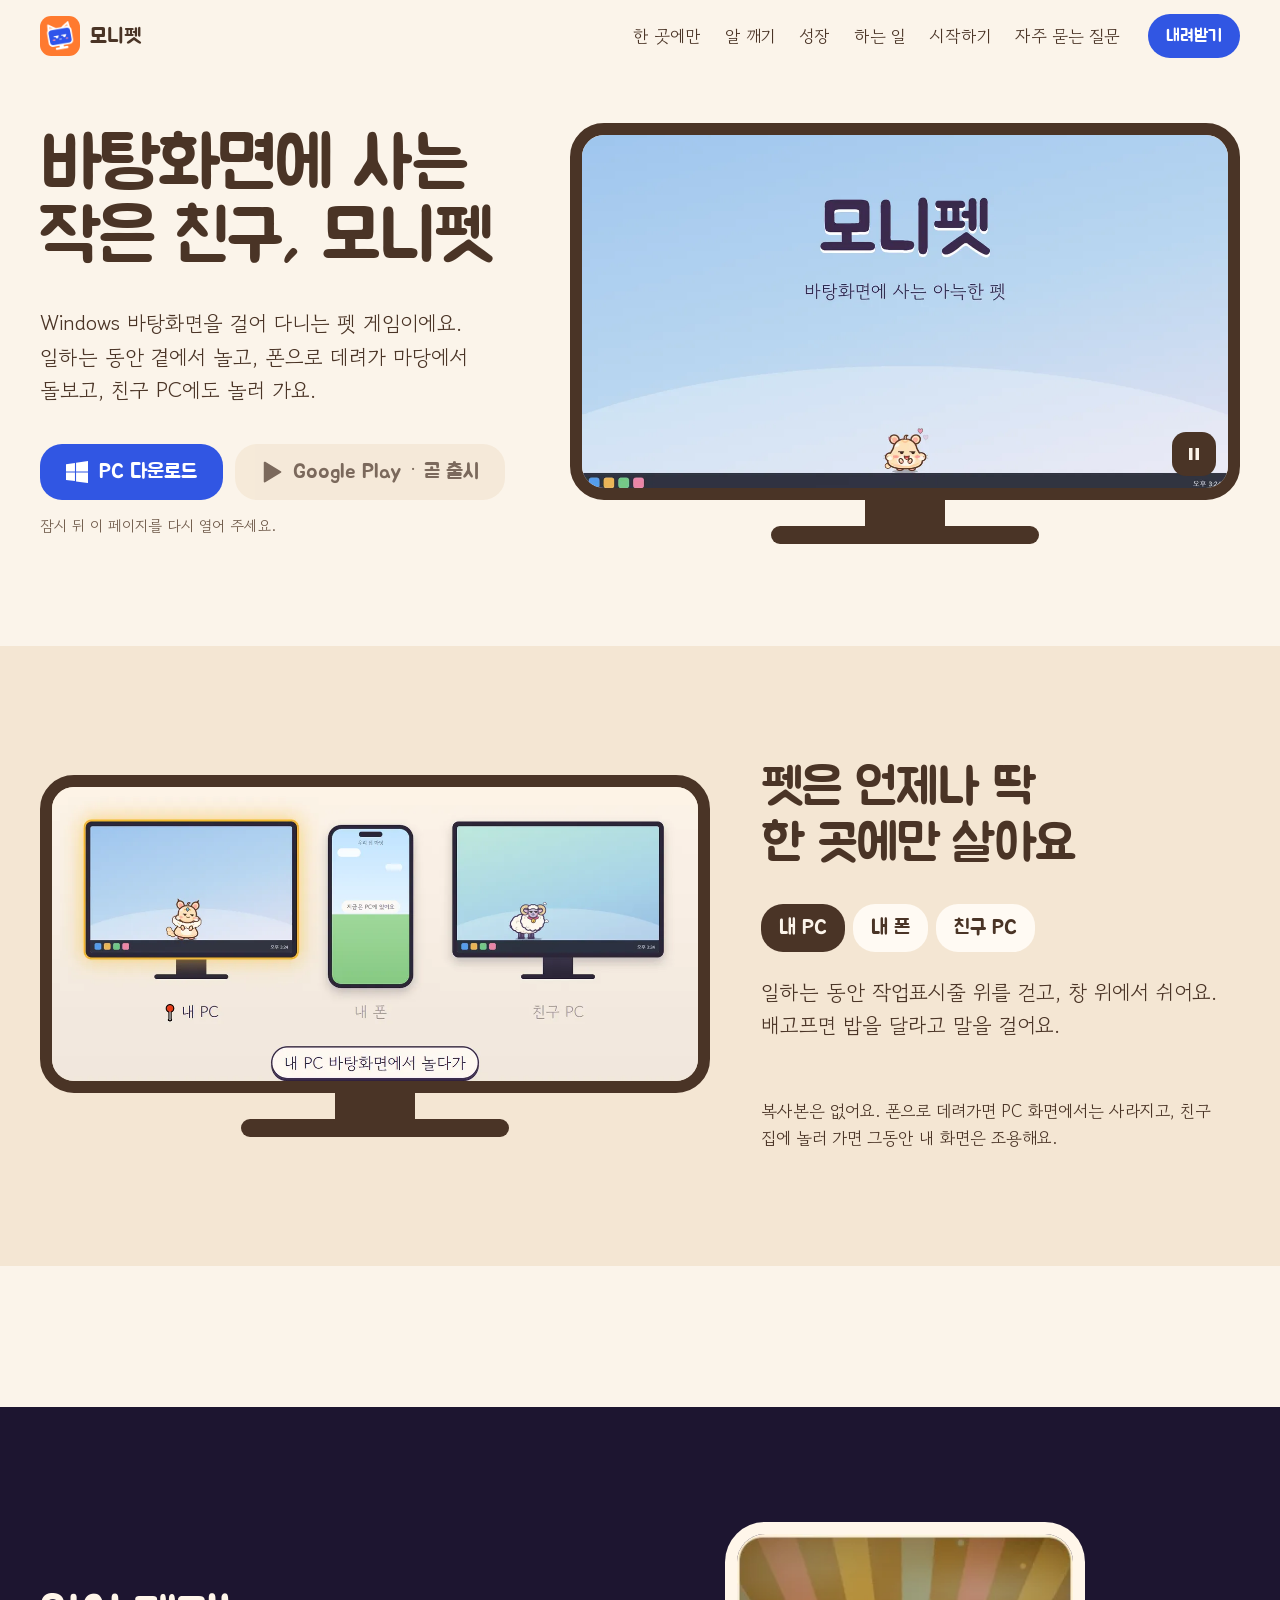
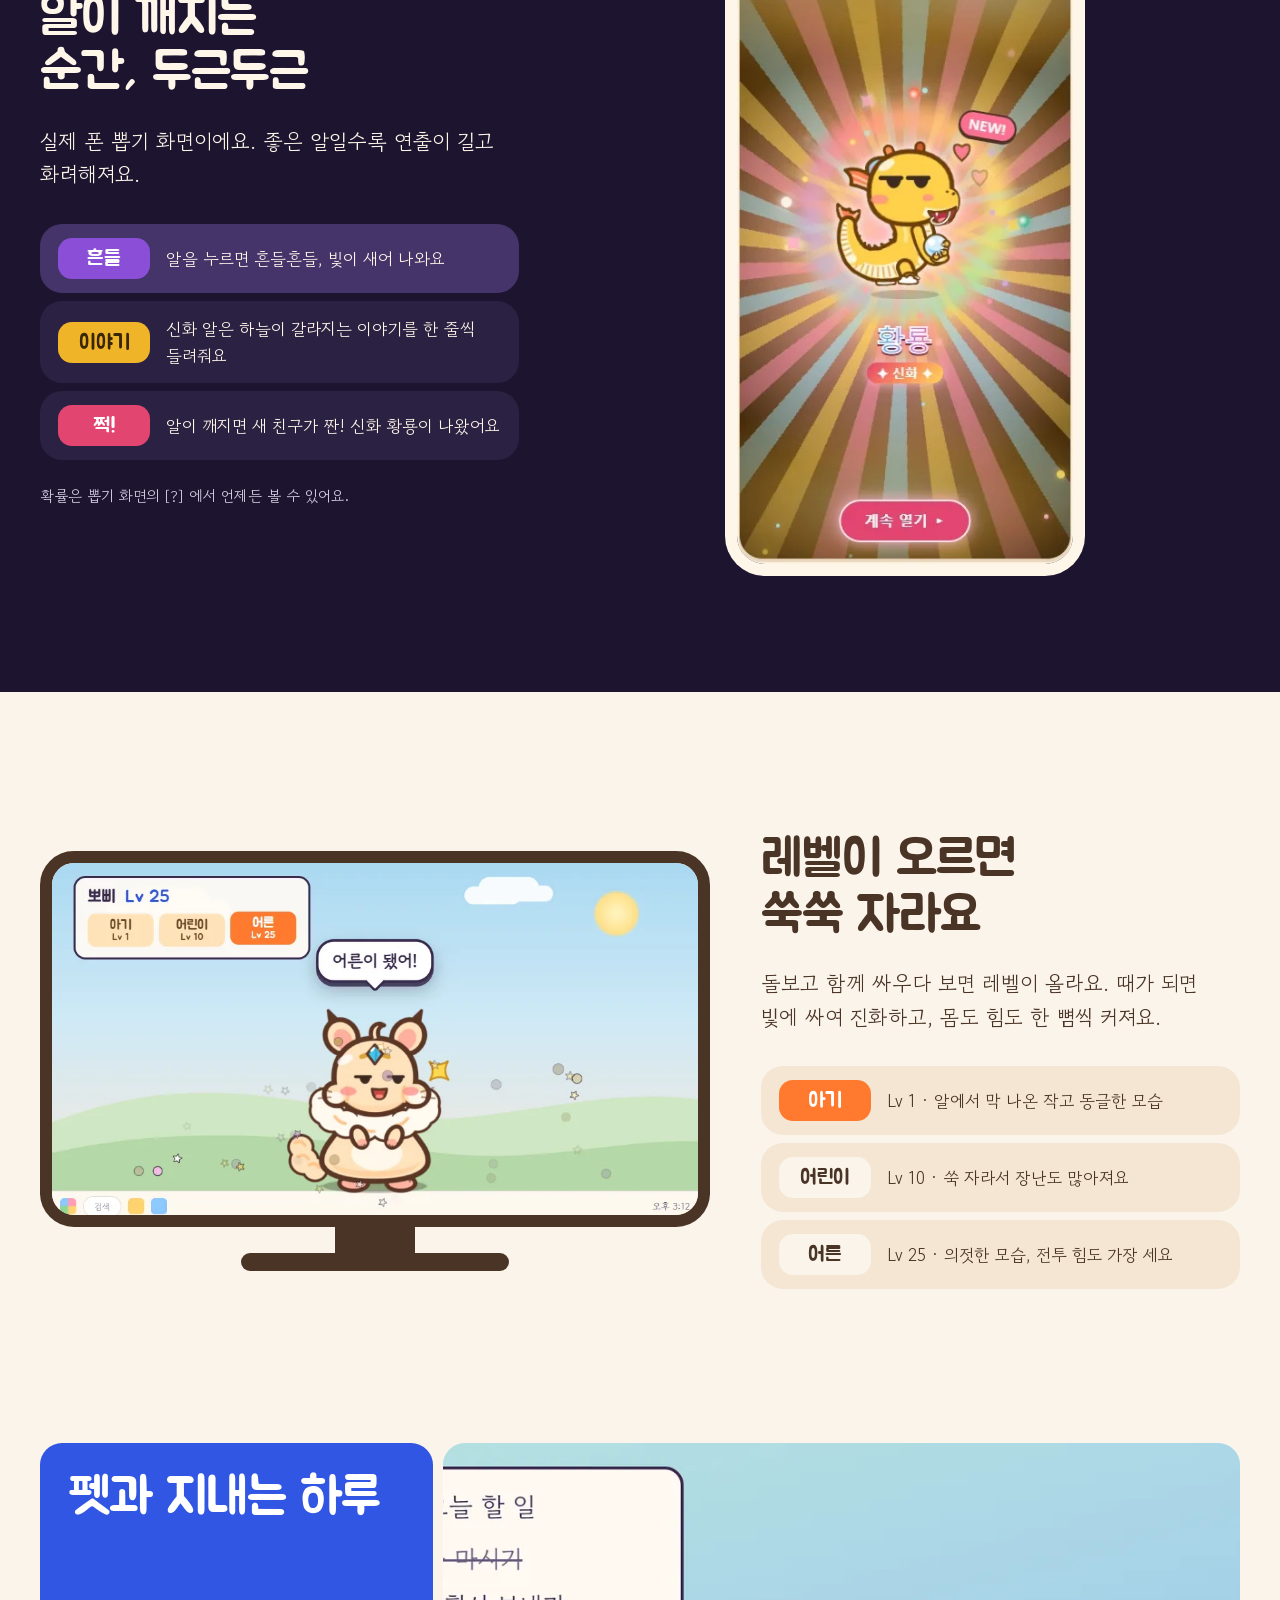
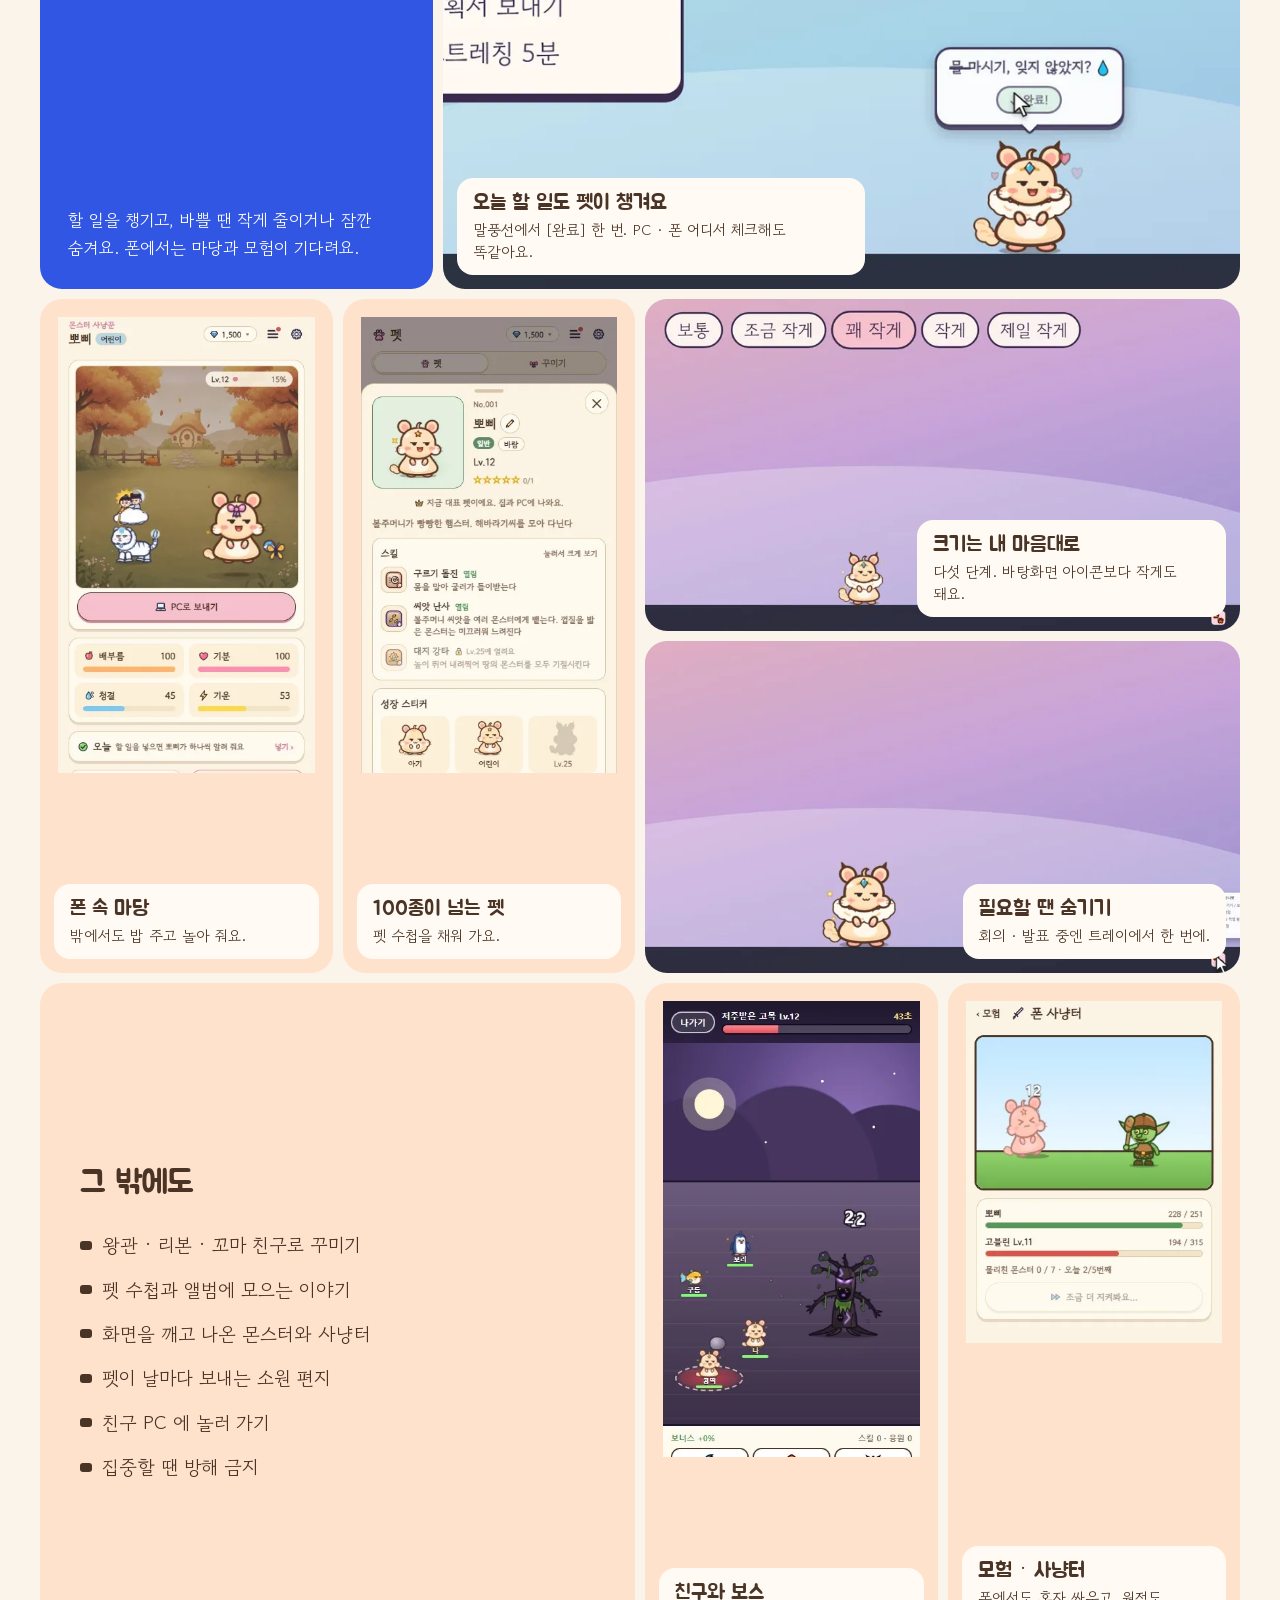
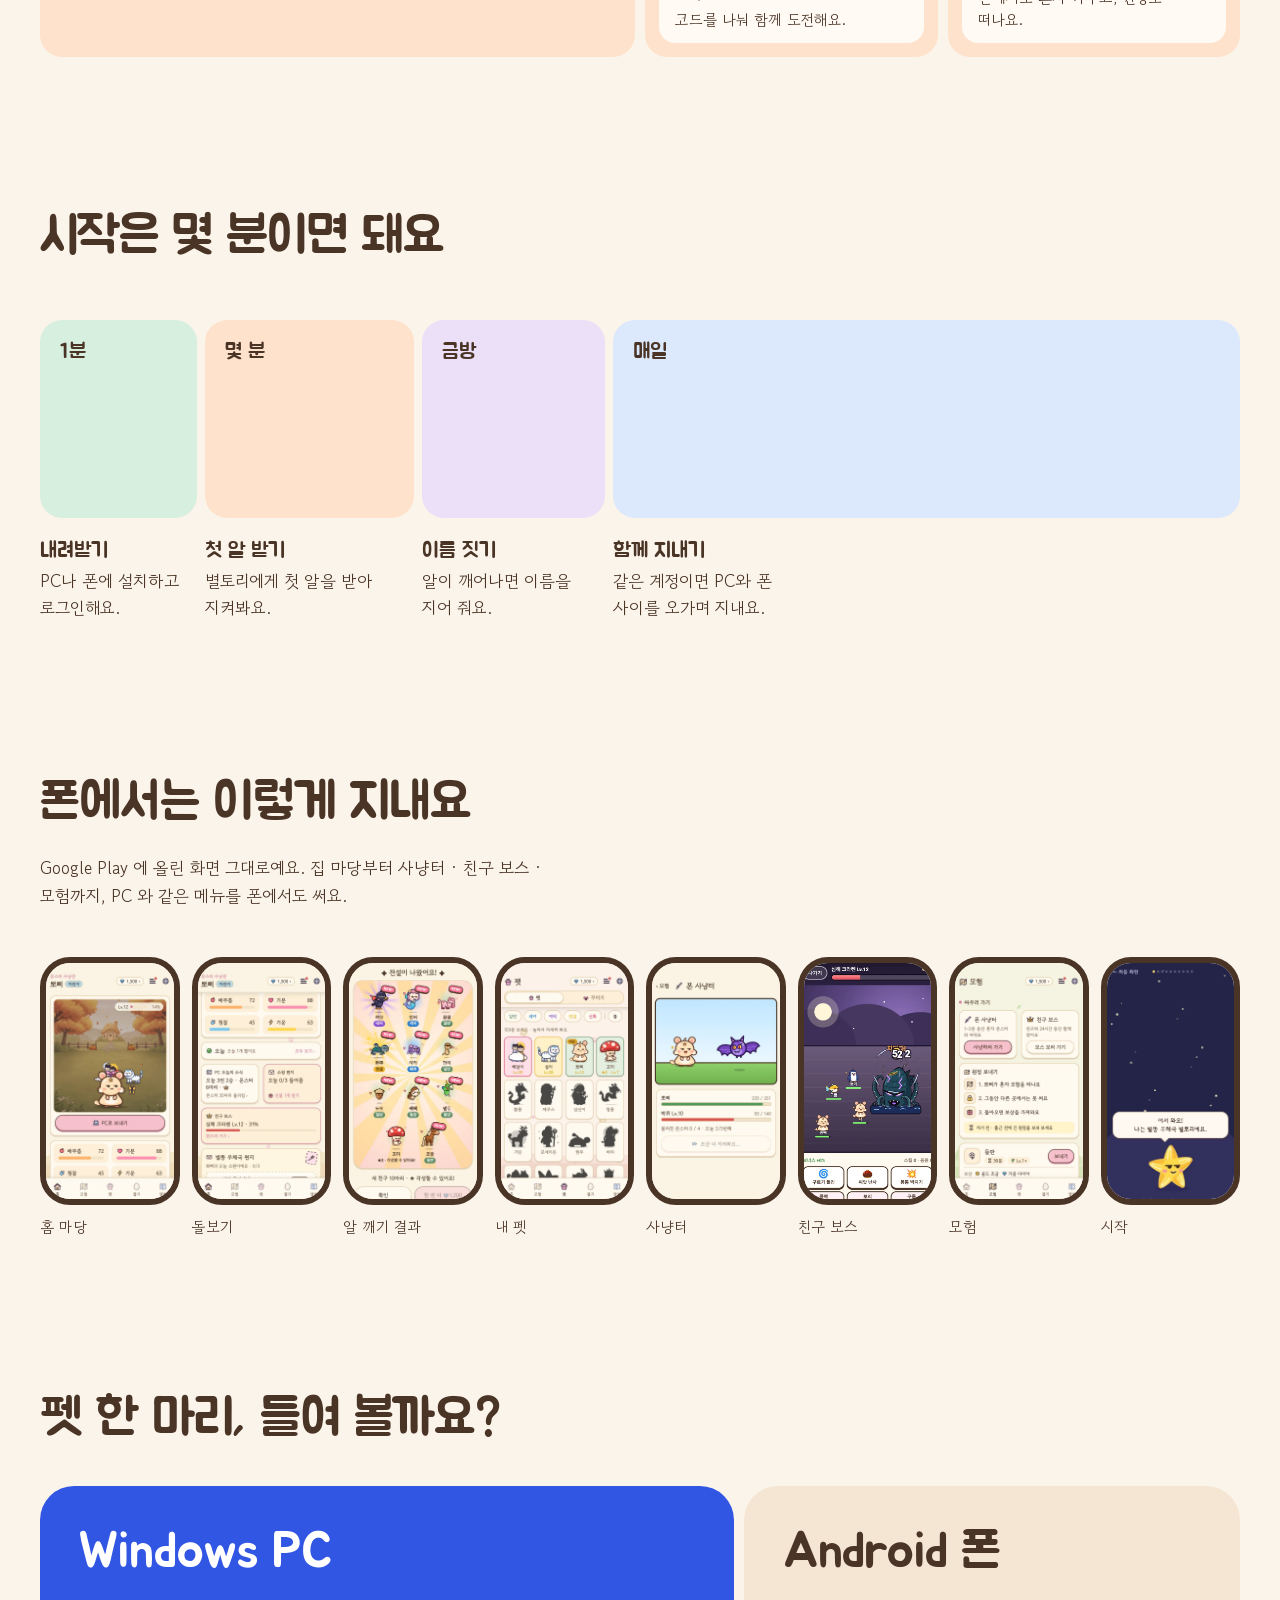
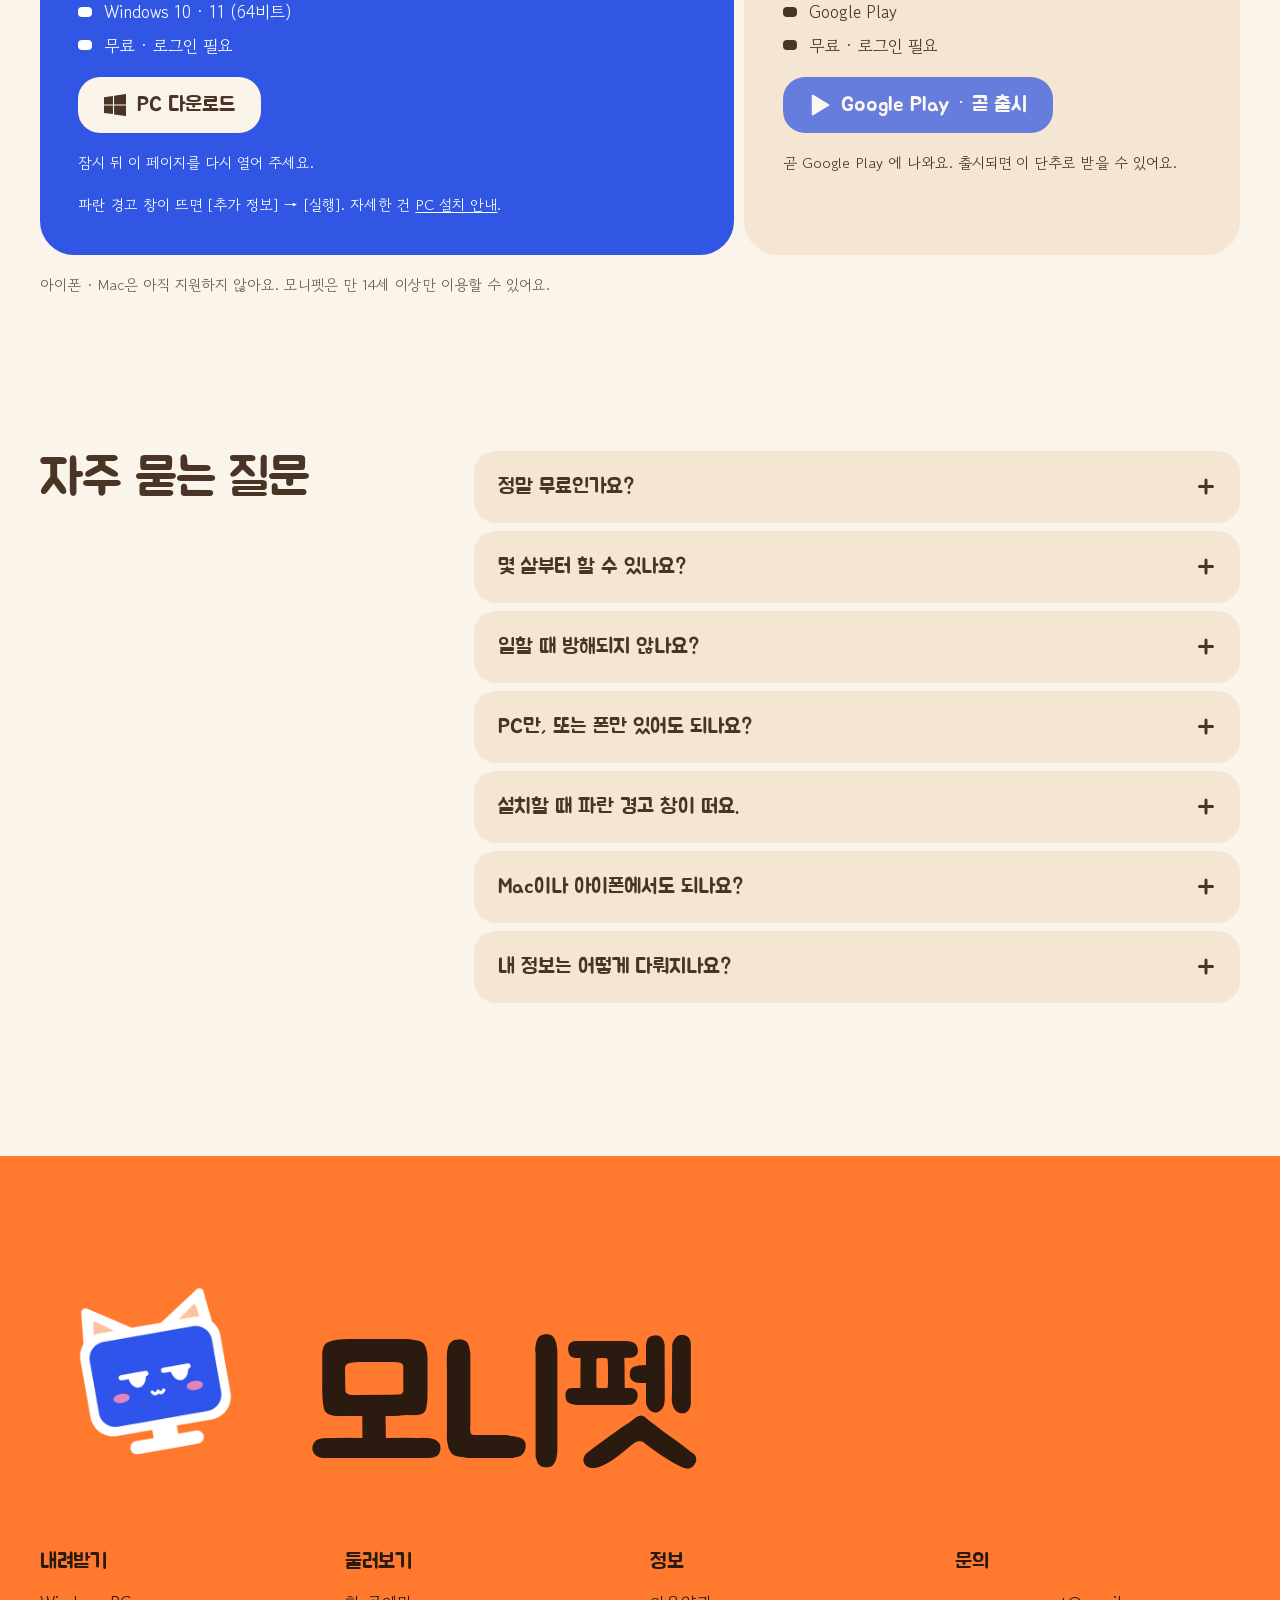
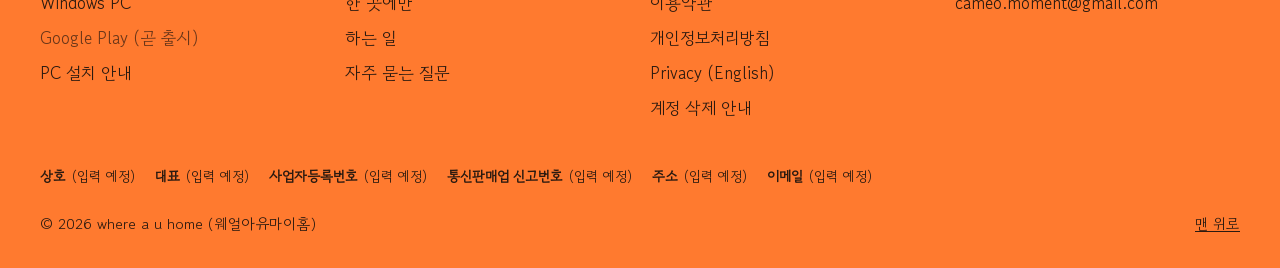
==== commit 53713575: "docs(site): 출시 준비 — app-ads.txt · 개인정보처리방침 사실 맞춤 · 이용약관 초안 · 홈페이지 정리 · 출시 초기화 스크립트(실행 안 함) - site/ap" ====
--- a/index.html
+++ b/index.html
@@ -10,7 +10,11 @@
   모니펫 공식 홈페이지 (GitHub Pages: https://monipet.co.kr/). 올리는 법: site/README.md
   모양의 뿌리는 앱 아이콘의 모니터 (home.css 맨 위). 영상 img/promo-1280x720.mp4 는 apps/promo 홍보영상(40초)을 줄인 것,
   img/still-*.webp 는 같은 영상의 정지 화면 (npx remotion still), img/shot-*.webp 는 구글 플레이 스크린샷 (release/store/screens-1.0).
-  privacy/ · pc/ 는 docs/ 가 원본 → node scripts/build-site.mjs 로 복사. 그 두 페이지는 style.css 를 쓴다.
+  privacy/ · pc/ · terms/ 는 docs/ 가 원본 → node scripts/build-site.mjs 로 복사. privacy/ · terms/ 는 모양을 안에 품고, pc/ 는 style.css 를 쓴다.
+  Google Play 단추: 출시 전이라 "곧 출시" 로 꺼 둠 (<span class="btn alt soon" aria-disabled="true">). 출시되면 세 곳 (첫 화면 · 내려받기 · 바닥) 을
+    <a … href="https://play.google.com/store/apps/details?id=com.monipet.app" rel="noopener"> 로 되돌린다.
+  바닥 사업자 정보: 비어 있는 칸은 "(입력 예정)". 통신판매업 신고번호 · 주소는 실제 값을 받아서 넣는다 (지어내지 말 것).
+  "끝나면 알려 줘요" (AI 작업 알림, 개발자용) 타일은 2026-11-05 하는 일 판에서 뺐다 (img/crop-ai.webp · clip-ai.mp4 는 남겨 둠).
 -->
 <meta property="og:type" content="website">
 <meta property="og:site_name" content="모니펫">
@@ -58,9 +62,9 @@
           <a class="btn" href="pc/" data-download data-fallback="pc/" data-ready="PC 다운로드">
             <svg viewBox="0 0 16 16" aria-hidden="true"><path fill="currentColor" d="M0 2.3 6.5 1.4v6.2H0zM7.3 1.3 16 0v7.6H7.3zM0 8.4h6.5v6.2L0 13.7zM7.3 8.4H16V16l-8.7-1.2z"/></svg>
             <span data-label>PC 다운로드</span></a>
-          <a class="btn alt" href="https://play.google.com/store/apps/details?id=com.monipet.app" rel="noopener">
+          <span class="btn alt soon" aria-disabled="true" title="Google Play 출시를 준비하고 있어요">
             <svg viewBox="0 0 16 16" aria-hidden="true"><path fill="currentColor" d="M2 1.2v13.6c0 .6.6.9 1.1.6l11.3-6.8a.7.7 0 0 0 0-1.2L3.1.6C2.6.3 2 .6 2 1.2z"/></svg>
-            <span>Google Play</span></a>
+            <span>Google Play · 곧 출시</span></span>
         </div>
         <p class="note rise" style="--i:3" data-download-version>Windows 10 · 11 · 무료</p>
       </div>
@@ -152,18 +156,20 @@
       </div>
       <figure class="tile t-todo rise" style="--i:1"><img src="img/crop-todo.webp" alt="펫 말풍선의 [완료] 를 누르자 오늘 할 일 목록에 줄이 그어진 모습" width="1280" height="507" loading="lazy"><video class="clip" muted loop playsinline preload="none" data-src="img/clip-todo.mp4" poster="img/crop-todo.webp" aria-label="펫 말풍선의 [완료] 를 누르면 오늘 할 일에 줄이 그어지는 움직임 (소리 없음)"></video><figcaption><b>오늘 할 일도 펫이 챙겨요</b><span>말풍선에서 [완료] 한 번. PC · 폰 어디서 체크해도 똑같아요.</span></figcaption></figure>
       <figure class="tile phone t-home rise"><img src="img/clip-home.webp" alt="폰 앱 홈: 가을 마당에서 노는 펫과 배부름 · 기분 수치" width="390" height="694" loading="lazy"><video class="clip" muted loop playsinline preload="none" data-src="img/clip-home.mp4" poster="img/clip-home.webp" aria-label="폰 마당에서 배부름과 기분 칸을 누르자 막대가 차오르고 펫이 기뻐하는 움직임 (소리 없음)"></video><figcaption><b>폰 속 마당</b><span>밖에서도 밥 주고 놀아 줘요.</span></figcaption></figure>
-      <figure class="tile phone t-pets rise" style="--i:1"><img src="img/clip-pets.webp" alt="폰 앱 펫 목록에서 뽀삐를 눌러 연 자세한 정보" width="390" height="694" loading="lazy"><video class="clip" muted loop playsinline preload="none" data-src="img/clip-pets.mp4" poster="img/clip-pets.webp" aria-label="펫 목록에서 뽀삐를 누르자 스킬과 성장 스티커가 담긴 정보가 올라오는 움직임 (소리 없음)"></video><figcaption><b>100종이 넘는 펫</b><span>도감을 채워 가요.</span></figcaption></figure>
+      <figure class="tile phone t-pets rise" style="--i:1"><img src="img/clip-pets.webp" alt="폰 앱 펫 목록에서 뽀삐를 눌러 연 자세한 정보" width="390" height="694" loading="lazy"><video class="clip" muted loop playsinline preload="none" data-src="img/clip-pets.mp4" poster="img/clip-pets.webp" aria-label="펫 목록에서 뽀삐를 누르자 스킬과 성장 스티커가 담긴 정보가 올라오는 움직임 (소리 없음)"></video><figcaption><b>100종이 넘는 펫</b><span>펫 수첩을 채워 가요.</span></figcaption></figure>
       <figure class="tile t-size rise" style="--i:2"><img src="img/clip-size.webp" alt="펫 크기를 보통부터 제일 작게까지 고르는 단추" width="840" height="456" loading="lazy"><video class="clip" muted loop playsinline preload="none" data-src="img/clip-size.mp4" poster="img/clip-size.webp" aria-label="크기 단추를 누를 때마다 펫이 점점 작아지는 움직임 (소리 없음)"></video><figcaption><b>크기는 내 마음대로</b><span>다섯 단계. 바탕화면 아이콘보다 작게도 돼요.</span></figcaption></figure>
       <figure class="tile t-hide rise"><img src="img/clip-hide.webp" alt="작업표시줄 트레이 메뉴의 [펫 숨기기 / 보이기]" width="840" height="456" loading="lazy"><video class="clip" muted loop playsinline preload="none" data-src="img/clip-hide.mp4" poster="img/clip-hide.webp" aria-label="트레이 메뉴의 [펫 숨기기] 를 누르자 펫이 펑 하고 사라지는 움직임 (소리 없음)"></video><figcaption><b>필요할 땐 숨기기</b><span>회의 · 발표 중엔 트레이에서 한 번에.</span></figcaption></figure>
       <figure class="tile phone t-boss rise" style="--i:1"><img src="img/clip-boss.webp" alt="친구 펫들과 함께 저주받은 고목 보스와 싸우는 폰 화면" width="390" height="694" loading="lazy"><video class="clip" muted loop playsinline preload="none" data-src="img/clip-boss.mp4" poster="img/clip-boss.webp" aria-label="친구 펫 넷이 함께 보스를 공격하고 숫자가 튀어 오르는 움직임 (소리 없음)"></video><figcaption><b>친구와 보스</b><span>코드를 나눠 함께 도전해요.</span></figcaption></figure>
       <figure class="tile phone t-adv rise" style="--i:2"><img src="img/clip-hunt.webp" alt="폰 사냥터에서 뽀삐가 고블린과 싸우는 모습" width="390" height="520" loading="lazy"><video class="clip" muted loop playsinline preload="none" data-src="img/clip-hunt.mp4" poster="img/clip-hunt.webp" aria-label="폰 사냥터에서 뽀삐가 혼자 고블린과 싸워 체력을 깎는 움직임 (소리 없음)"></video><figcaption><b>모험 · 사냥터</b><span>폰에서도 혼자 싸우고, 원정도 떠나요.</span></figcaption></figure>
-      <figure class="tile t-ai rise" style="--i:1"><img src="img/crop-ai.webp" alt="작업이 끝나자 펫이 말풍선으로 알려 주는 모습" width="1280" height="507" loading="lazy"><video class="clip" muted loop playsinline preload="none" data-src="img/clip-ai.mp4" poster="img/crop-ai.webp" aria-label="작업이 끝나자 펫이 말풍선으로 알려 주는 움직임 (소리 없음)"></video><figcaption><b>끝나면 알려 줘요</b><span>오래 걸리는 작업이 끝나면 펫이 먼저 말을 걸어요.</span></figcaption></figure>
+
       <div class="tile more t-more rise" style="--i:1">
         <h3>그 밖에도</h3>
         <ul>
           <li>왕관 · 리본 · 꼬마 친구로 꾸미기</li>
-          <li>도감과 앨범에 모으는 이야기</li>
+          <li>펫 수첩과 앨범에 모으는 이야기</li>
           <li>화면을 깨고 나온 몬스터와 사냥터</li>
+          <li>펫이 날마다 보내는 소원 편지</li>
+          <li>친구 PC 에 놀러 가기</li>
           <li>집중할 땐 방해 금지</li>
         </ul>
       </div>
@@ -220,10 +226,10 @@
         <div class="dl-card and rise" style="--i:1">
           <h3>Android 폰</h3>
           <ul><li>Google Play</li><li>무료 · 로그인 필요</li></ul>
-          <a class="btn" href="https://play.google.com/store/apps/details?id=com.monipet.app" rel="noopener">
+          <span class="btn soon" aria-disabled="true" title="Google Play 출시를 준비하고 있어요">
             <svg viewBox="0 0 16 16" aria-hidden="true"><path fill="currentColor" d="M2 1.2v13.6c0 .6.6.9 1.1.6l11.3-6.8a.7.7 0 0 0 0-1.2L3.1.6C2.6.3 2 .6 2 1.2z"/></svg>
-            <span>Google Play</span></a>
-          <p class="small">곧 정식 출시 · 지금은 초대받은 테스터만 받을 수 있어요.</p>
+            <span>Google Play · 곧 출시</span></span>
+          <p class="small">곧 Google Play 에 나와요. 출시되면 이 단추로 받을 수 있어요.</p>
           <span id="ms-store" class="small" hidden>Microsoft Store (준비 중)</span>
         </div>
       </div>
@@ -252,11 +258,19 @@
   <div class="wrap">
     <div class="big"><img src="img/icon-512.png" alt="" width="512" height="512" loading="lazy"><b>모니펫</b></div>
     <div class="links">
-      <div><h3>내려받기</h3><a href="#download">Windows PC</a><a href="https://play.google.com/store/apps/details?id=com.monipet.app" rel="noopener">Google Play</a><a href="pc/">PC 설치 안내</a></div>
+      <div><h3>내려받기</h3><a href="#download">Windows PC</a><span class="soon-link" aria-disabled="true">Google Play (곧 출시)</span><a href="pc/">PC 설치 안내</a></div>
       <div><h3>둘러보기</h3><a href="#about">한 곳에만</a><a href="#features">하는 일</a><a href="#faq">자주 묻는 질문</a></div>
-      <div><h3>정보</h3><a href="privacy/">개인정보처리방침</a><a href="privacy/en.html" lang="en">Privacy (English)</a><a href="privacy/#delete">계정 삭제 안내</a></div>
+      <div><h3>정보</h3><a href="terms/">이용약관</a><a href="privacy/">개인정보처리방침</a><a href="privacy/en.html" lang="en">Privacy (English)</a><a href="privacy/#delete">계정 삭제 안내</a></div>
       <div><h3>문의</h3><a href="mailto:cameo.moment@gmail.com">cameo.moment@gmail.com</a></div>
     </div>
+    <dl class="biz" aria-label="사업자 정보">
+      <div><dt>상호</dt><dd>(입력 예정)</dd></div>
+      <div><dt>대표</dt><dd>(입력 예정)</dd></div>
+      <div><dt>사업자등록번호</dt><dd>(입력 예정)</dd></div>
+      <div><dt>통신판매업 신고번호</dt><dd>(입력 예정)</dd></div>
+      <div><dt>주소</dt><dd>(입력 예정)</dd></div>
+      <div><dt>이메일</dt><dd>(입력 예정)</dd></div>
+    </dl>
     <div class="end"><span>© 2026 where a u home (웨얼아유마이홈)</span><a href="#top">맨 위로</a></div>
   </div>
 </footer>
--- a/home.css
+++ b/home.css
@@ -67,6 +67,10 @@
 .btn svg { width: 1.05em; height: 1.05em; flex: none; }
 .btn[aria-disabled="true"] { opacity: .8; }
 .btn.pc-only[aria-disabled="true"] { opacity: 1; }
+/* 아직 못 누르는 단추 (Google Play 출시 전 "곧 출시") */
+.btn.soon { cursor: default; opacity: .72; }
+.btn.soon:hover, .btn.soon:active { transform: none; }
+.btn.alt.soon:hover { background: var(--tone); }
 
 /* ── 위 막대 ── */
 .bar { position: sticky; top: 0; z-index: 20; background: var(--bg); padding-top: env(safe-area-inset-top, 0px); }
@@ -144,8 +148,13 @@
 .t-pets  { grid-area: 5 / 4 / 11 / 7; }
 .t-size  { grid-area: 5 / 7 / 8 / 13; }
 .t-hide  { grid-area: 8 / 7 / 11 / 13; }
-.t-ai    { grid-area: 11 / 1 / 14 / 7; }
-.t-more  { grid-area: 14 / 1 / 17 / 7; }
+.t-more  { grid-area: 11 / 1 / 17 / 7; }
+/* 큰 화면: 그 밖에도 칸이 6줄 높이라 (2026-11-05 AI 알림 타일을 뺀 자리까지) 글을 크게 */
+@media (min-width: 1081px) {
+  .board .tile.t-more { padding: 36px 40px; gap: 20px; }
+  .board .tile.t-more h3 { font-size: clamp(28px, 2.6vw, 40px); }
+  .board .tile.t-more ul { grid-template-columns: minmax(0, 1fr); gap: 14px; font-size: 19px; }
+}
 .t-boss  { grid-area: 11 / 7 / 17 / 10; }
 .t-adv   { grid-area: 11 / 10 / 17 / 13; }
 .tile.more { background: var(--peach); padding: 24px 28px; display: grid; align-content: center; gap: 12px; }
@@ -251,7 +260,13 @@
 .foot .links a { display: block; padding: 4px 0; text-decoration: none; }
 .foot .links a:hover { text-decoration: underline; }
 .foot .links h3 { font-size: 21px; margin-bottom: 6px; }
-.foot .end { margin-top: 48px; display: flex; justify-content: space-between; gap: 16px; flex-wrap: wrap; font-size: 15px; }
+.foot .links .soon-link { display: block; padding: 4px 0; opacity: .7; }
+/* 사업자 정보 (빈 칸은 "(입력 예정)") */
+.foot .biz { margin: 40px 0 0; display: flex; flex-wrap: wrap; gap: 4px 20px; font-size: 14px; }
+.foot .biz div { display: flex; gap: 6px; }
+.foot .biz dt { font-weight: 700; }
+.foot .biz dd { margin: 0; }
+.foot .end { margin-top: 24px; display: flex; justify-content: space-between; gap: 16px; flex-wrap: wrap; font-size: 15px; }
 
 /* ── 들어오는 움직임 (스크립트가 없으면 그냥 보인다) ── */
 .js .rise { opacity: 0; transform: translateY(24px); transition: opacity .7s cubic-bezier(.2,.8,.2,1), transform .7s cubic-bezier(.2,.8,.2,1); transition-delay: calc(var(--i, 0) * 80ms); }
@@ -287,7 +302,7 @@
   .strip { grid-template-columns: repeat(4, minmax(0, 1fr)); row-gap: 24px; }
   .board > * { grid-area: auto; }
   .t-head { grid-column: span 12; grid-row: span 2; }
-  .t-todo, .t-size, .t-hide, .t-ai { grid-column: span 12; grid-row: span 4; }
+  .t-todo, .t-size, .t-hide { grid-column: span 12; grid-row: span 4; }
   .t-more { grid-column: span 12; grid-row: span 3; }
   .egg .wrap { grid-template-columns: minmax(0, 1fr) minmax(0, 1fr); }
   .grow .wrap { grid-template-columns: minmax(0, 1fr) minmax(0, 1fr); }
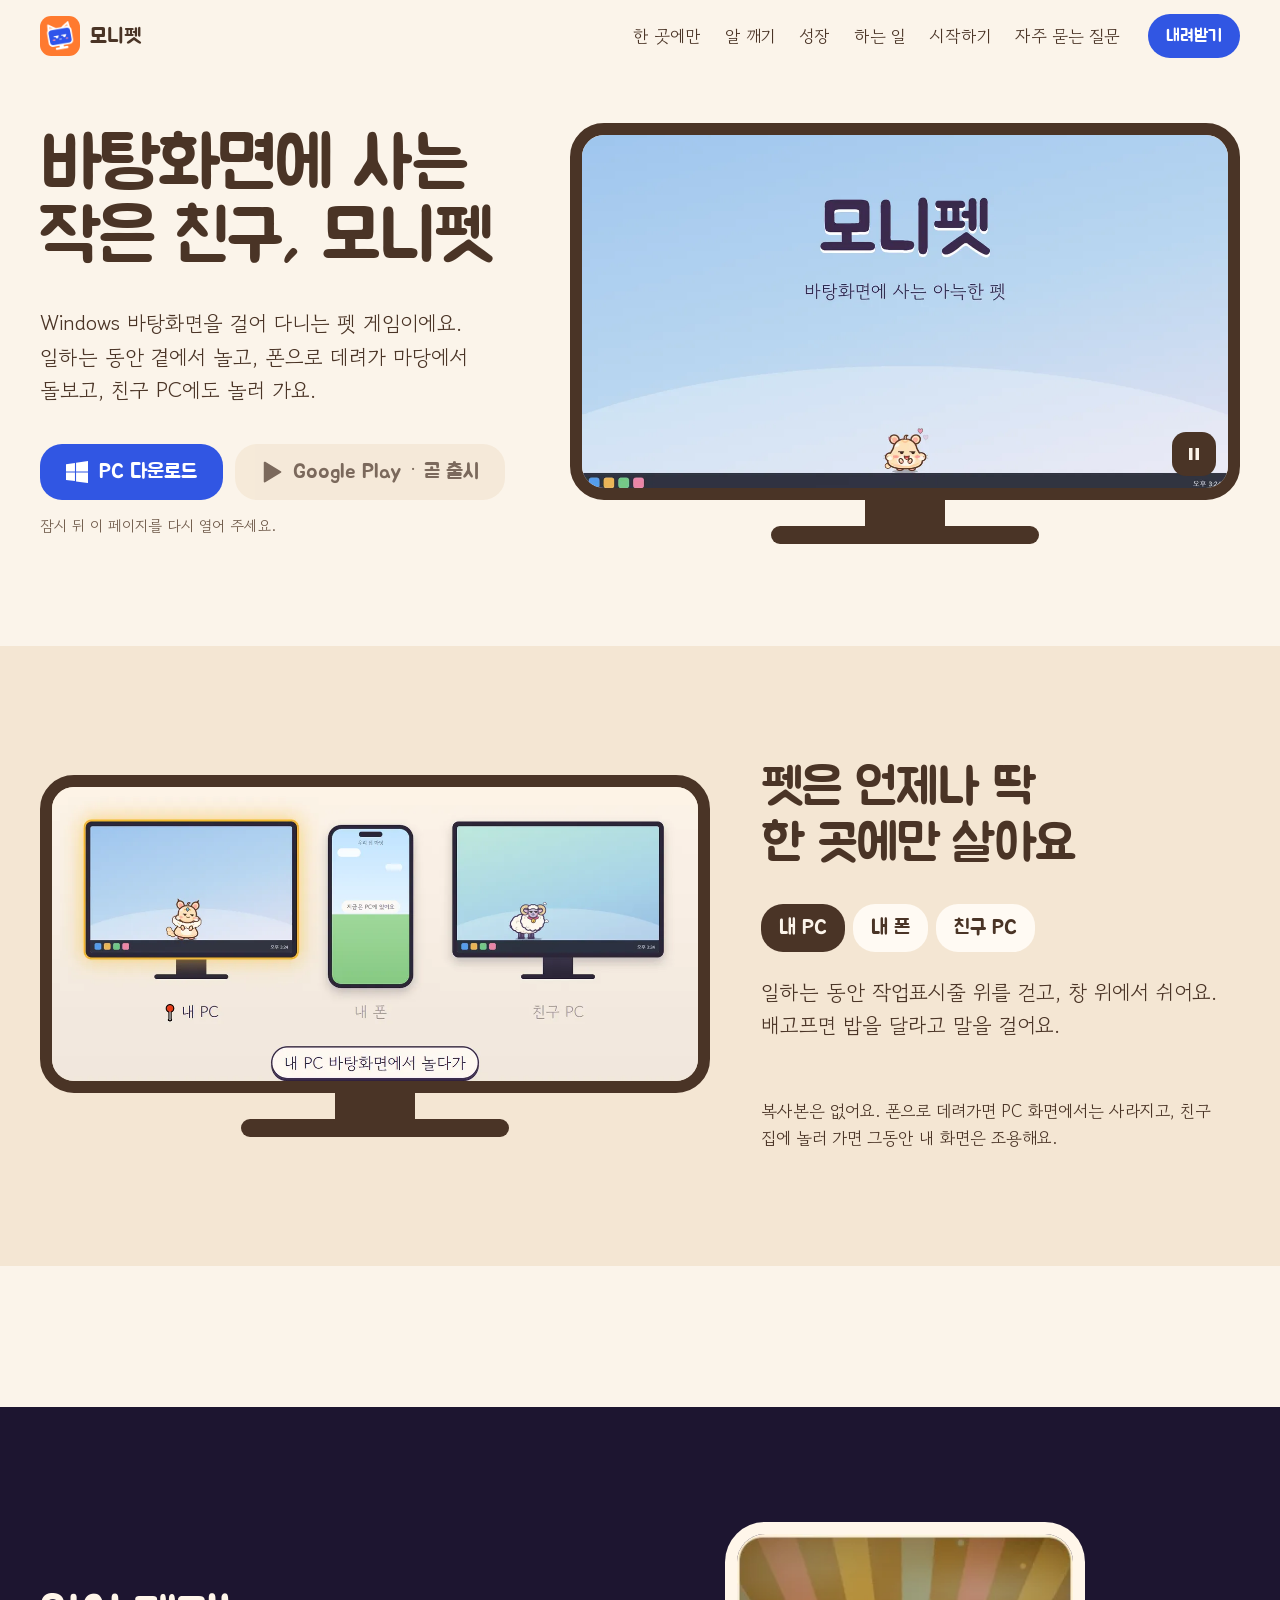
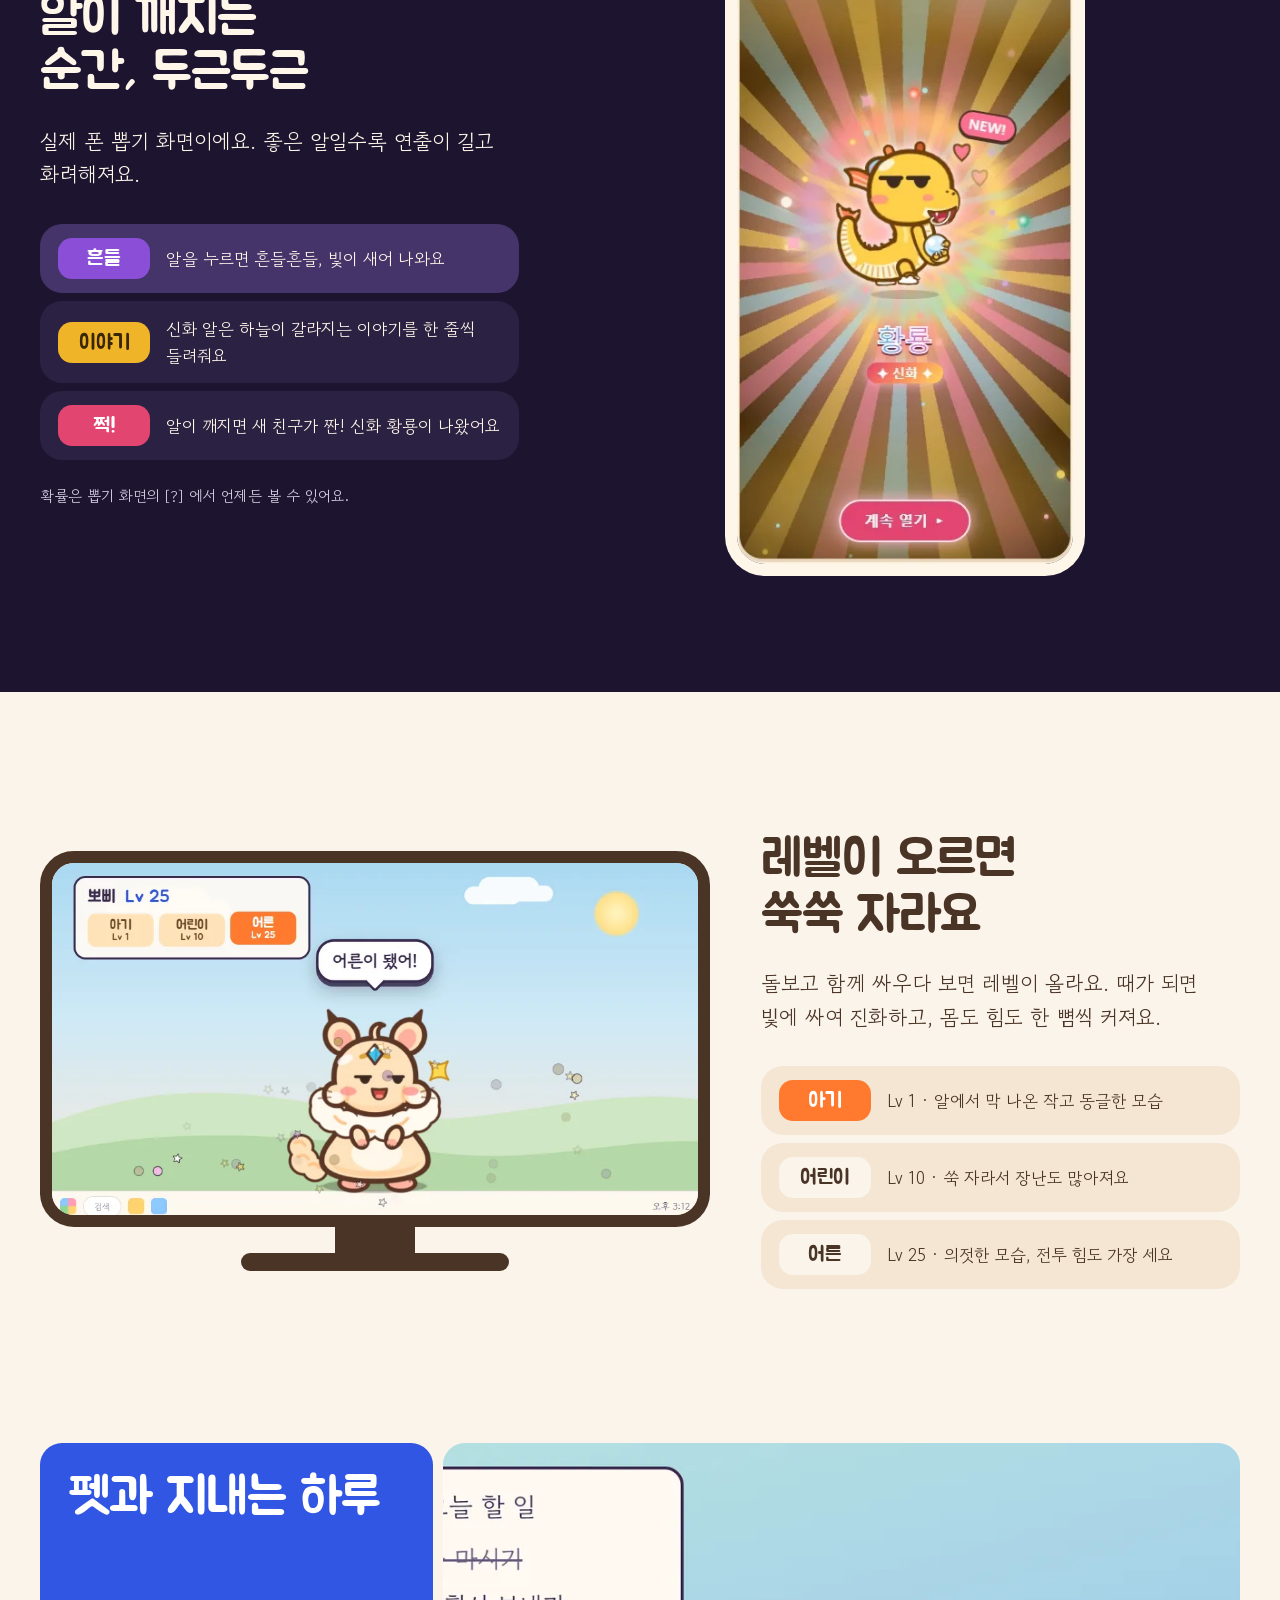
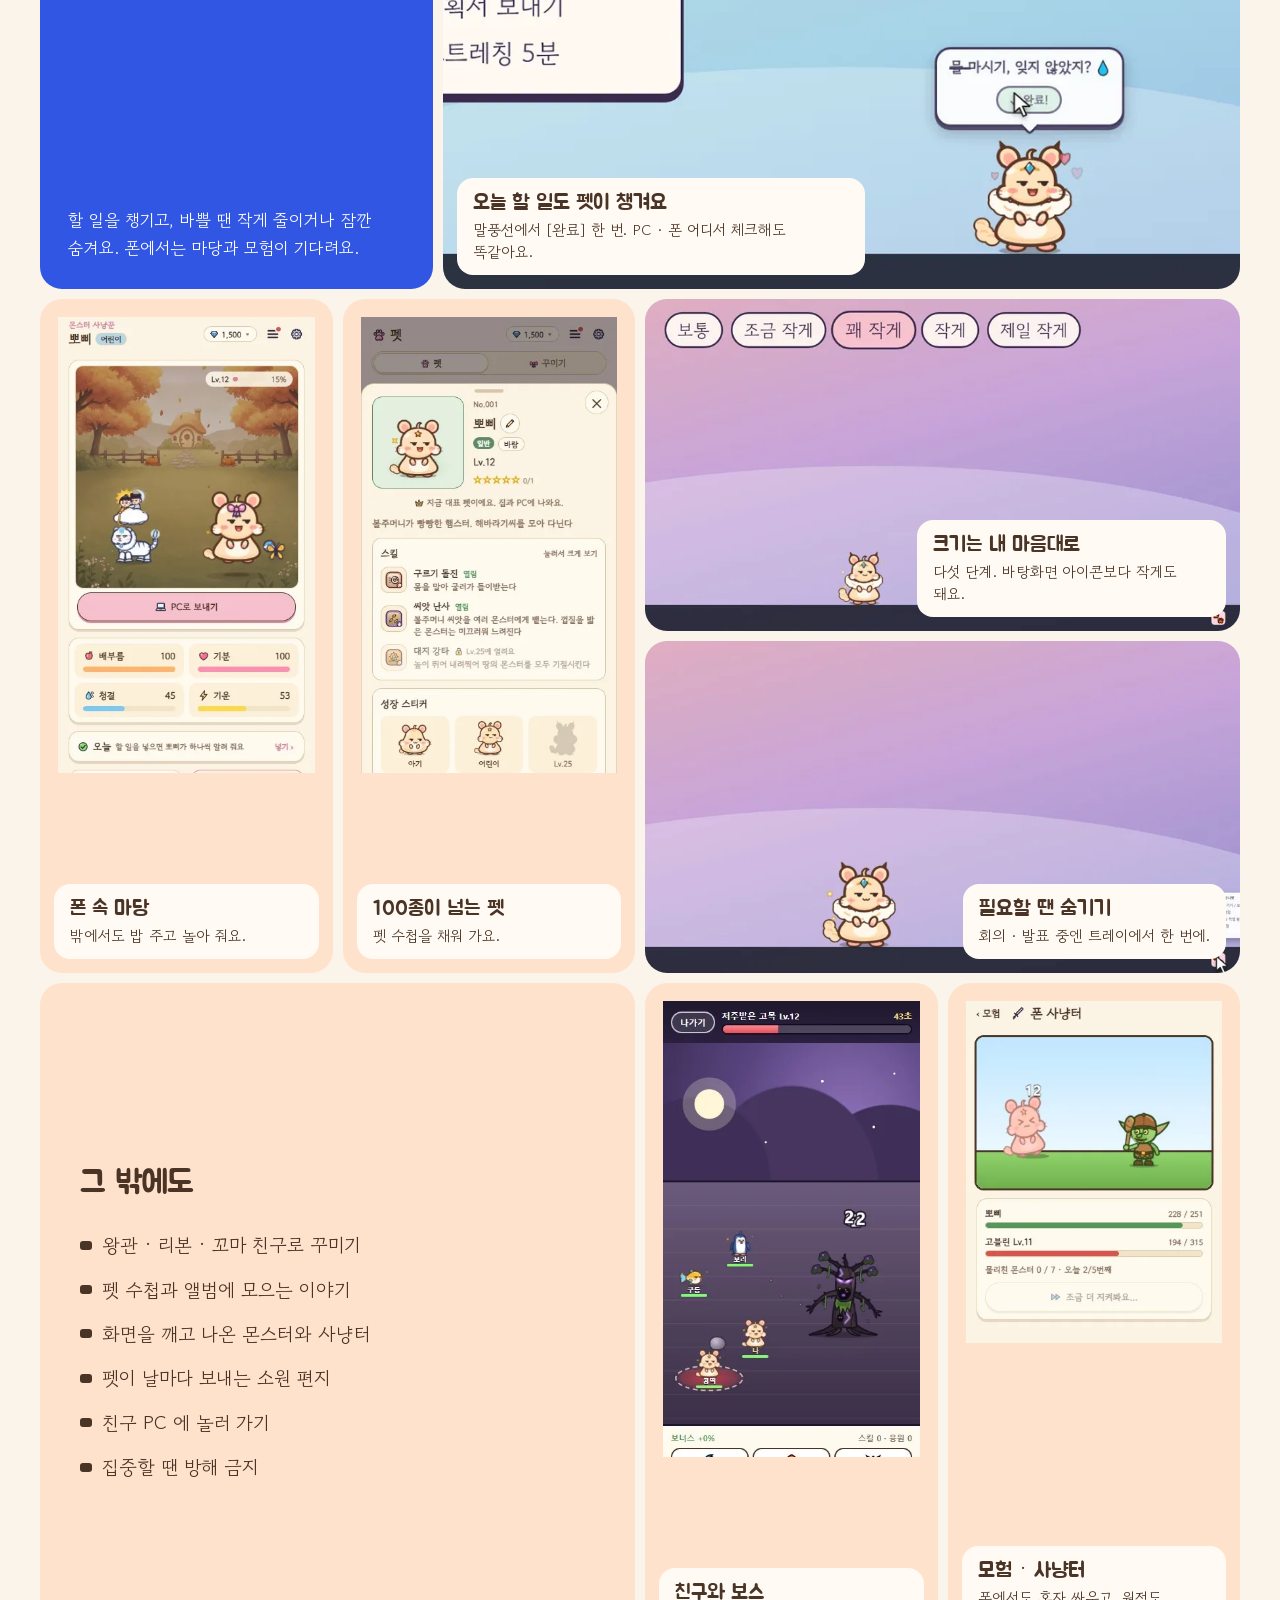
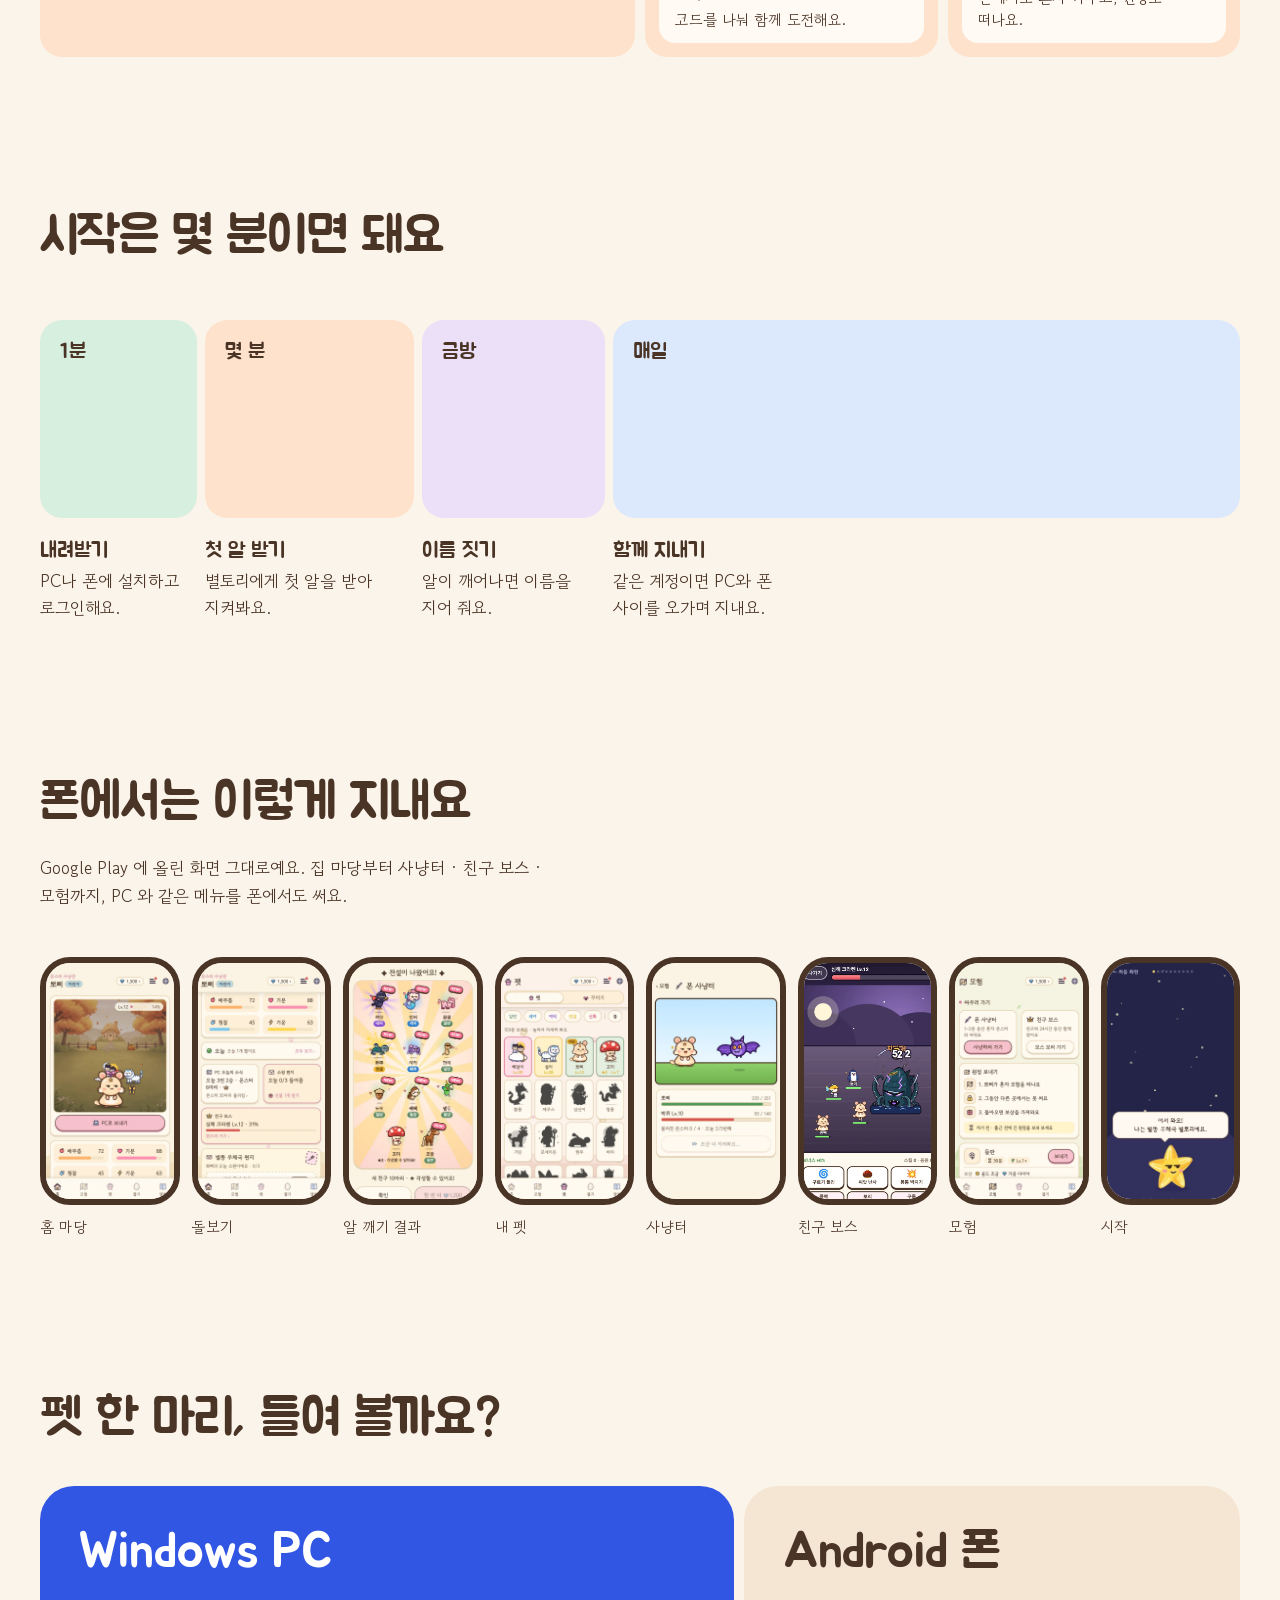
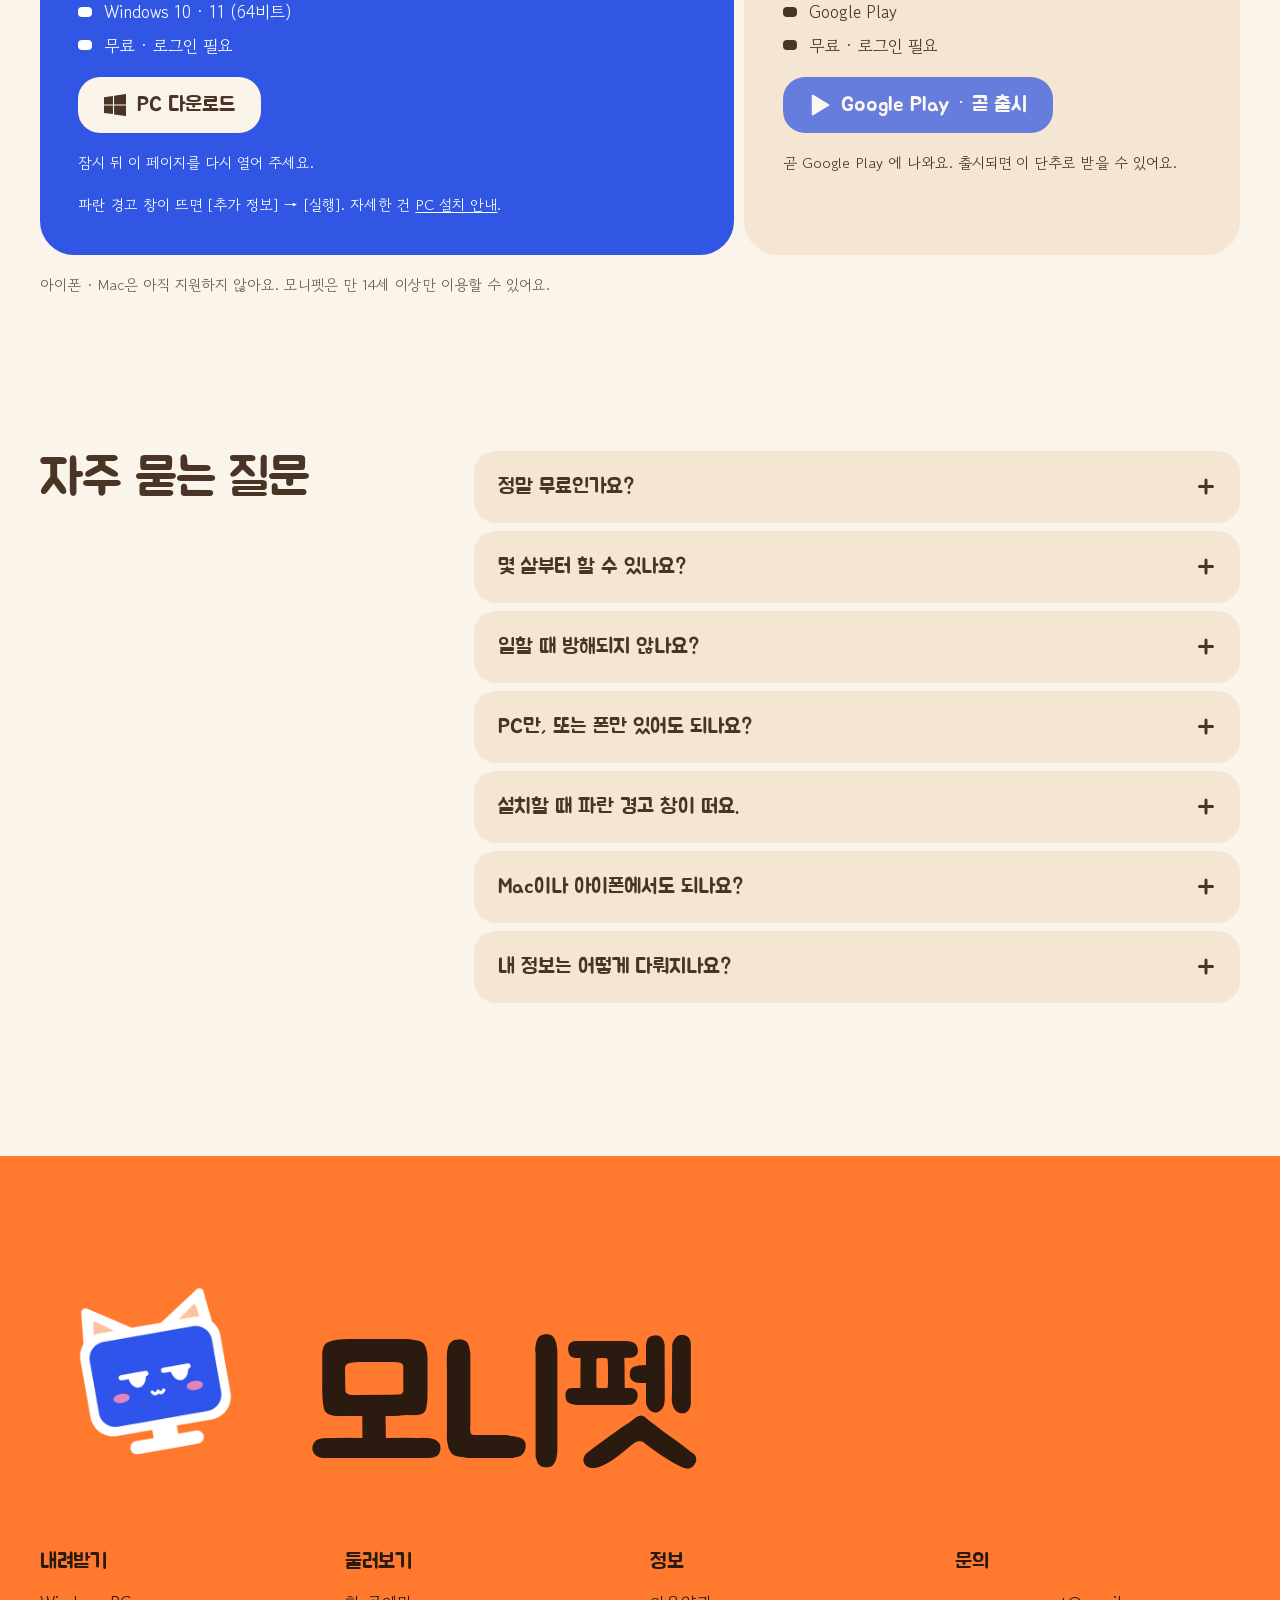
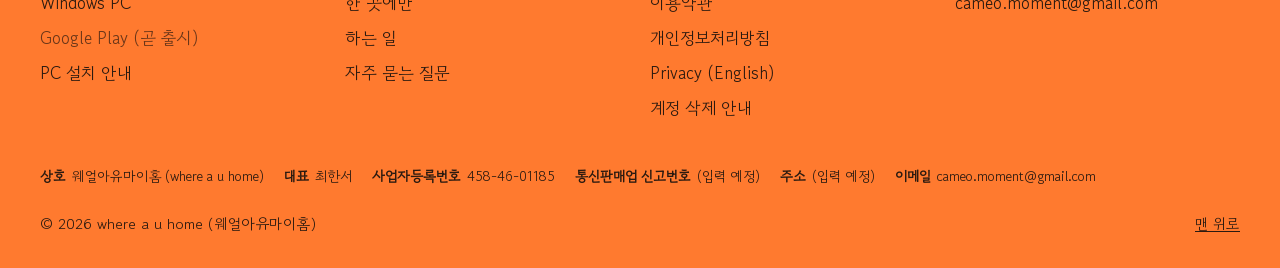
==== commit 40cbab57: "chore(site): 바닥 사업자 정보 — 공개된 상호 · 대표 · 사업자등록번호 · 이메일 Co-Authored-By: Claude Opus 5.5 <noreply@anthro" ====
--- a/index.html
+++ b/index.html
@@ -264,12 +264,12 @@
       <div><h3>문의</h3><a href="mailto:cameo.moment@gmail.com">cameo.moment@gmail.com</a></div>
     </div>
     <dl class="biz" aria-label="사업자 정보">
-      <div><dt>상호</dt><dd>(입력 예정)</dd></div>
-      <div><dt>대표</dt><dd>(입력 예정)</dd></div>
-      <div><dt>사업자등록번호</dt><dd>(입력 예정)</dd></div>
+      <div><dt>상호</dt><dd>웨얼아유마이홈 (where a u home)</dd></div>
+      <div><dt>대표</dt><dd>최한서</dd></div>
+      <div><dt>사업자등록번호</dt><dd>458-46-01185</dd></div>
       <div><dt>통신판매업 신고번호</dt><dd>(입력 예정)</dd></div>
       <div><dt>주소</dt><dd>(입력 예정)</dd></div>
-      <div><dt>이메일</dt><dd>(입력 예정)</dd></div>
+      <div><dt>이메일</dt><dd>cameo.moment@gmail.com</dd></div>
     </dl>
     <div class="end"><span>© 2026 where a u home (웨얼아유마이홈)</span><a href="#top">맨 위로</a></div>
   </div>
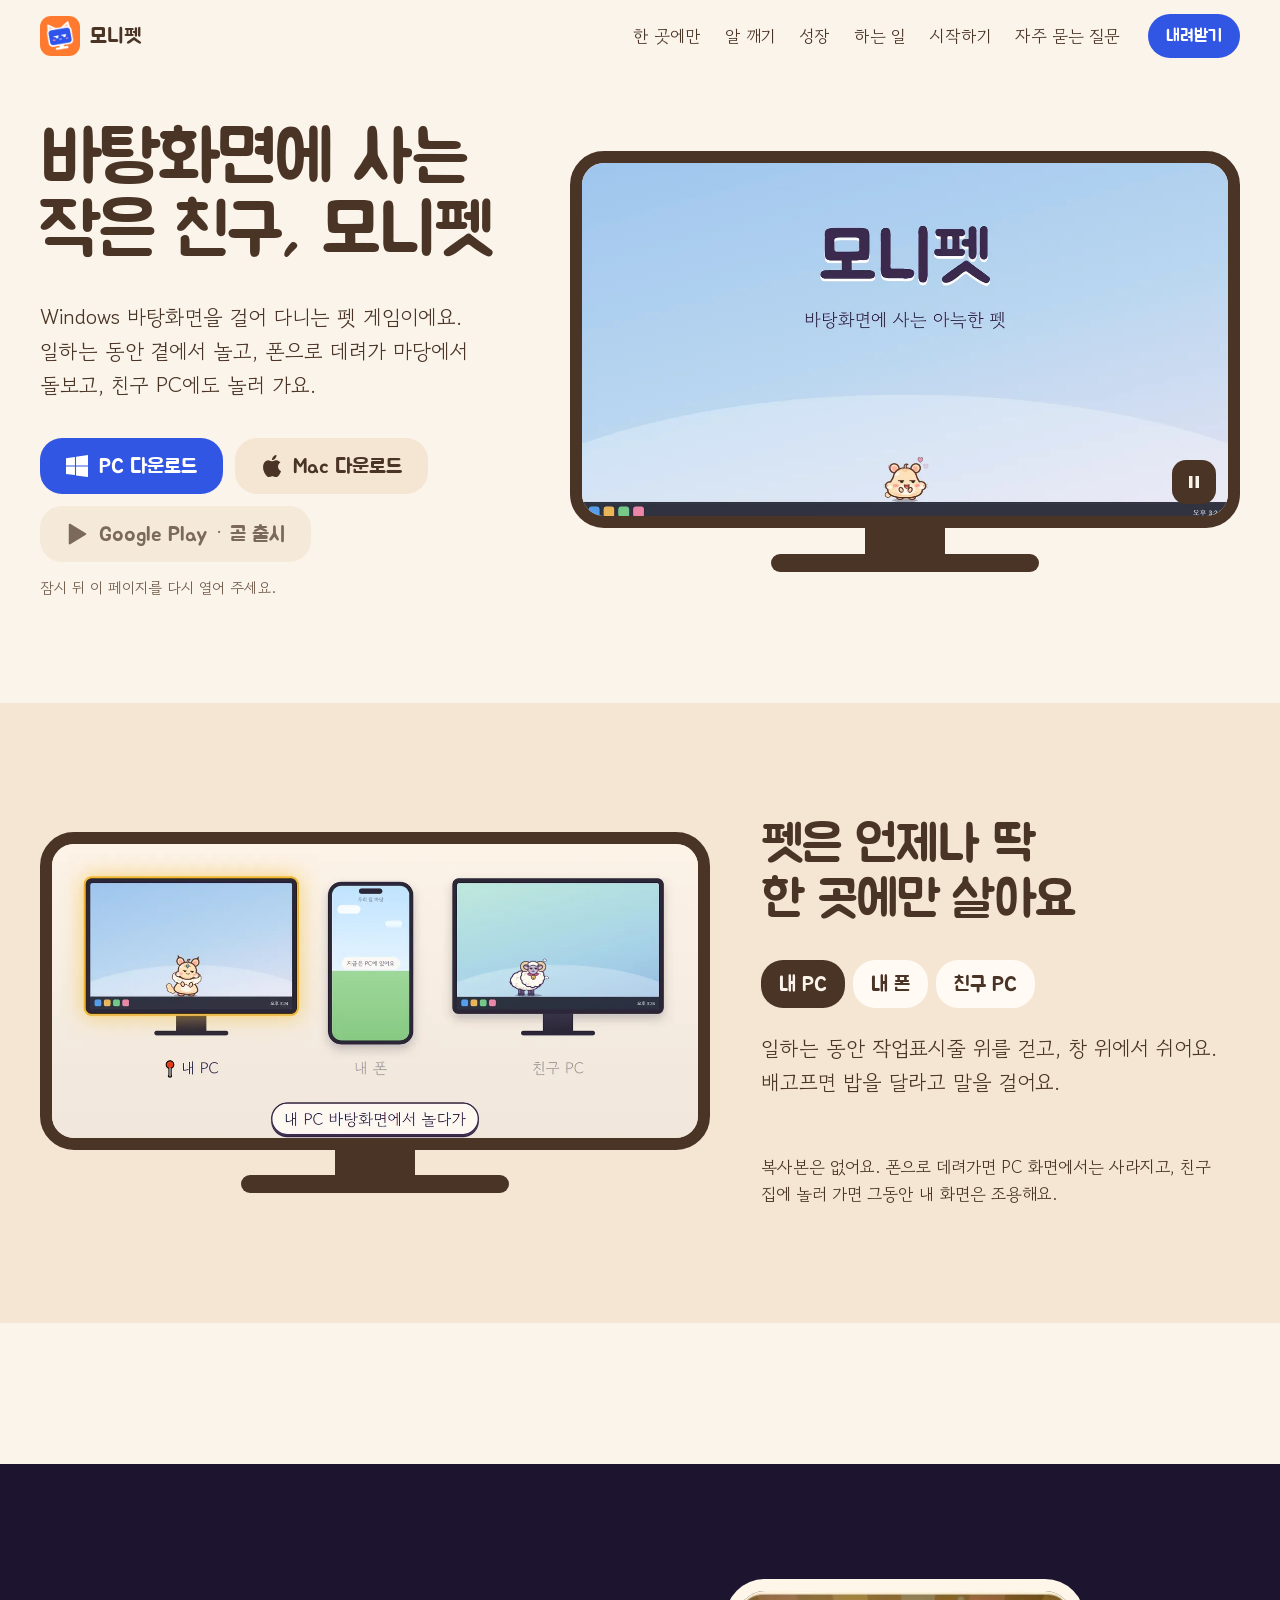
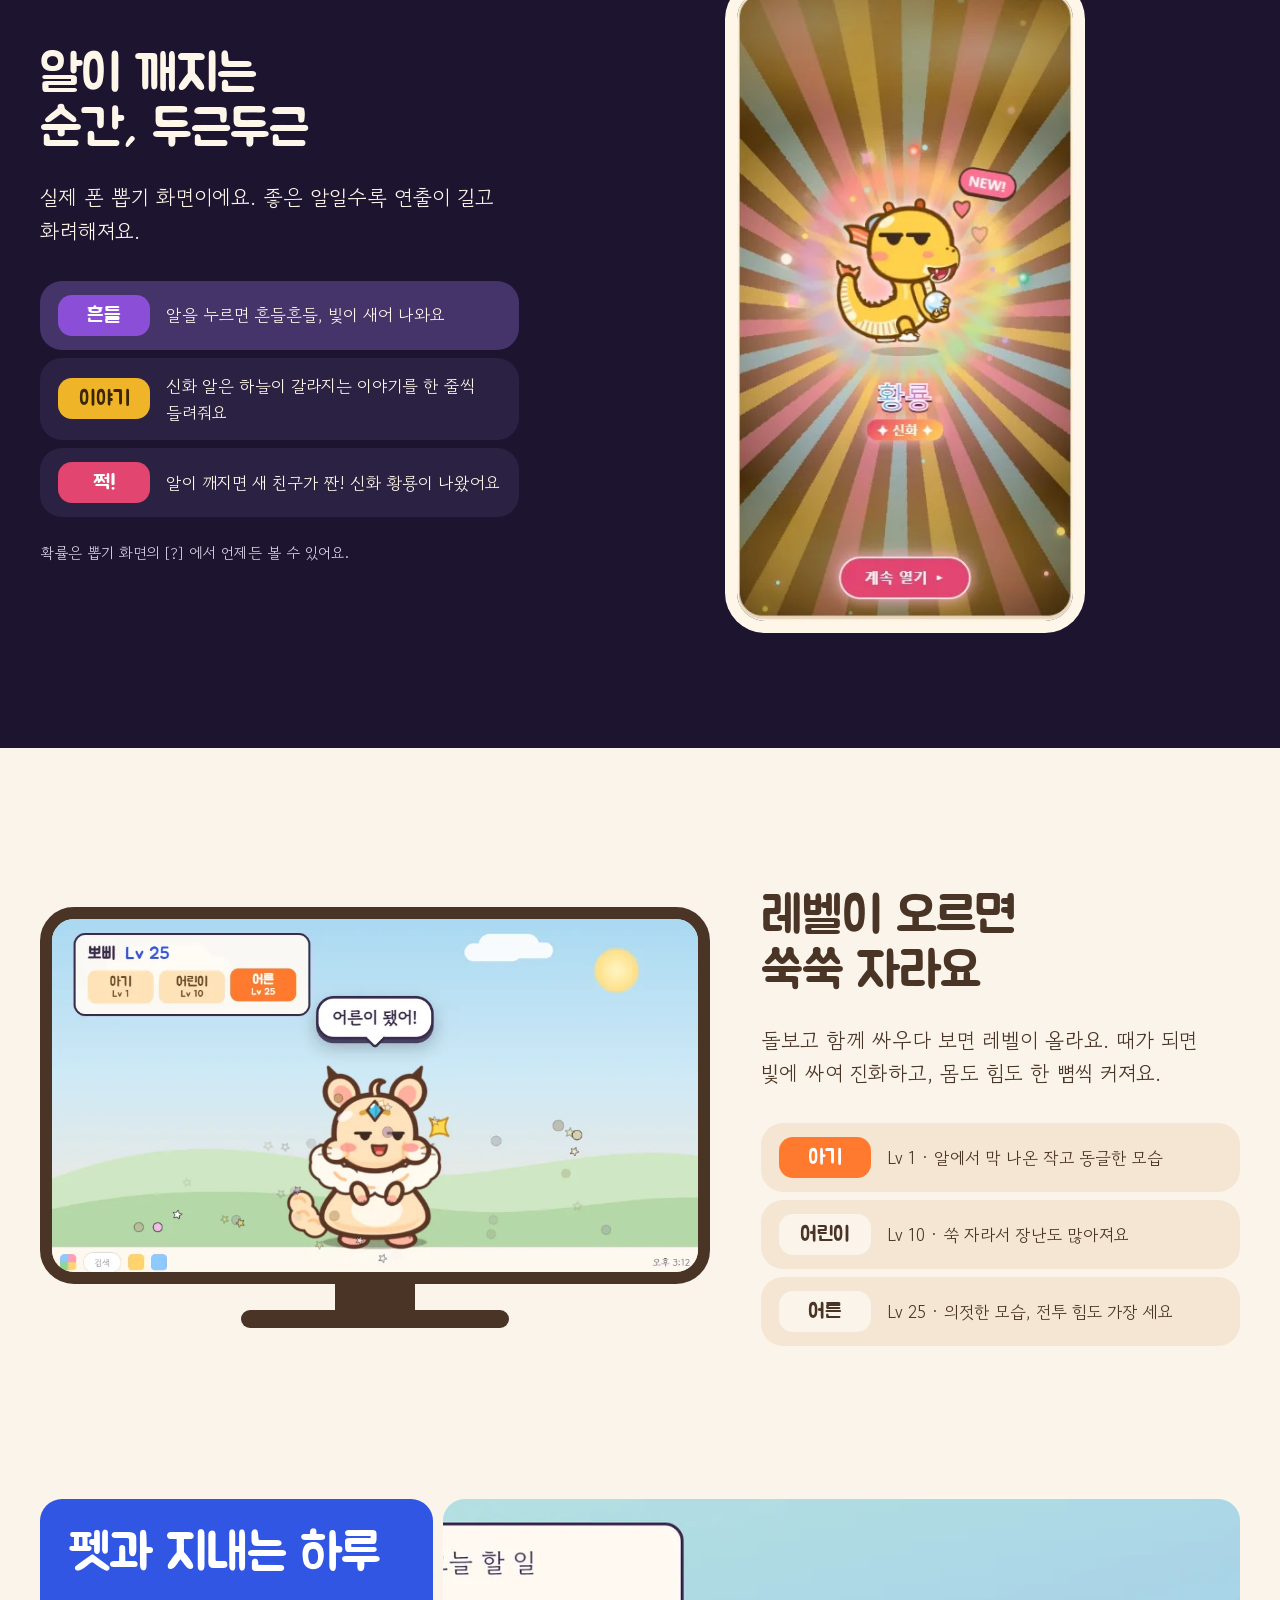
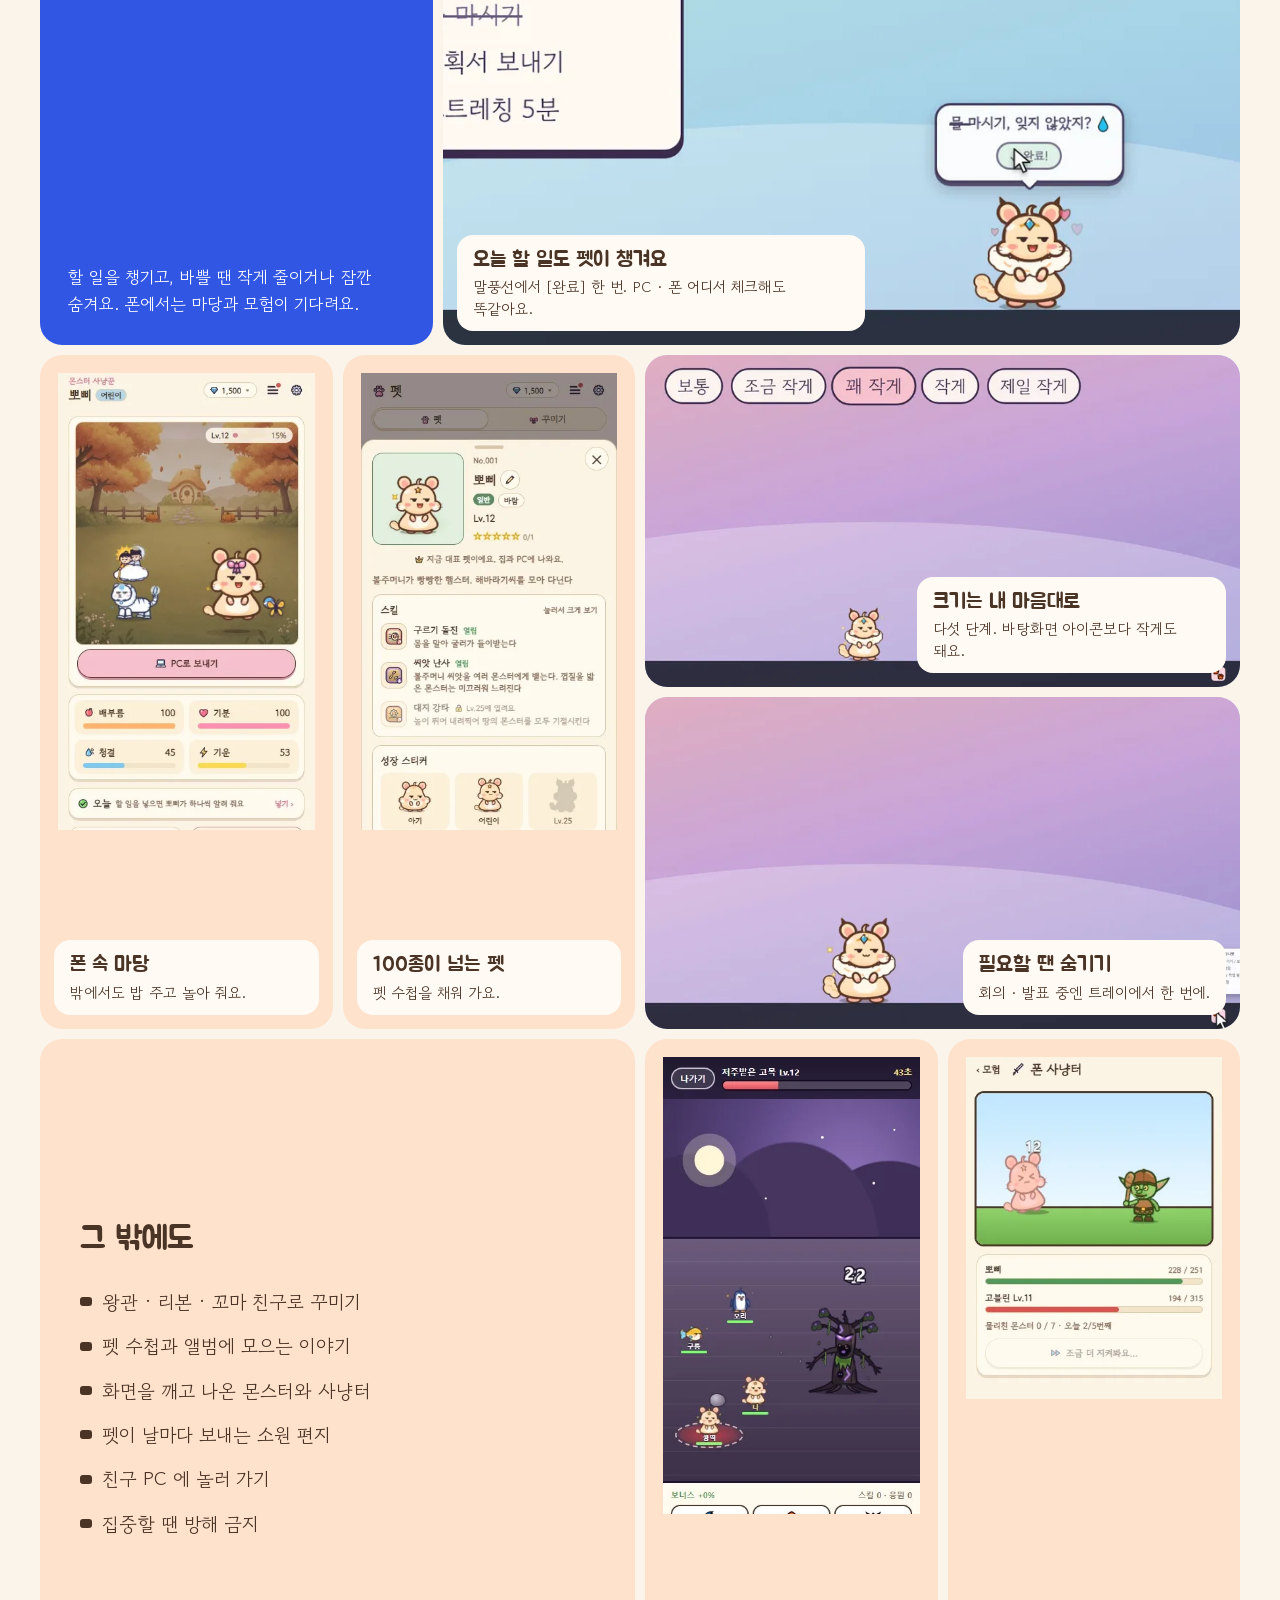
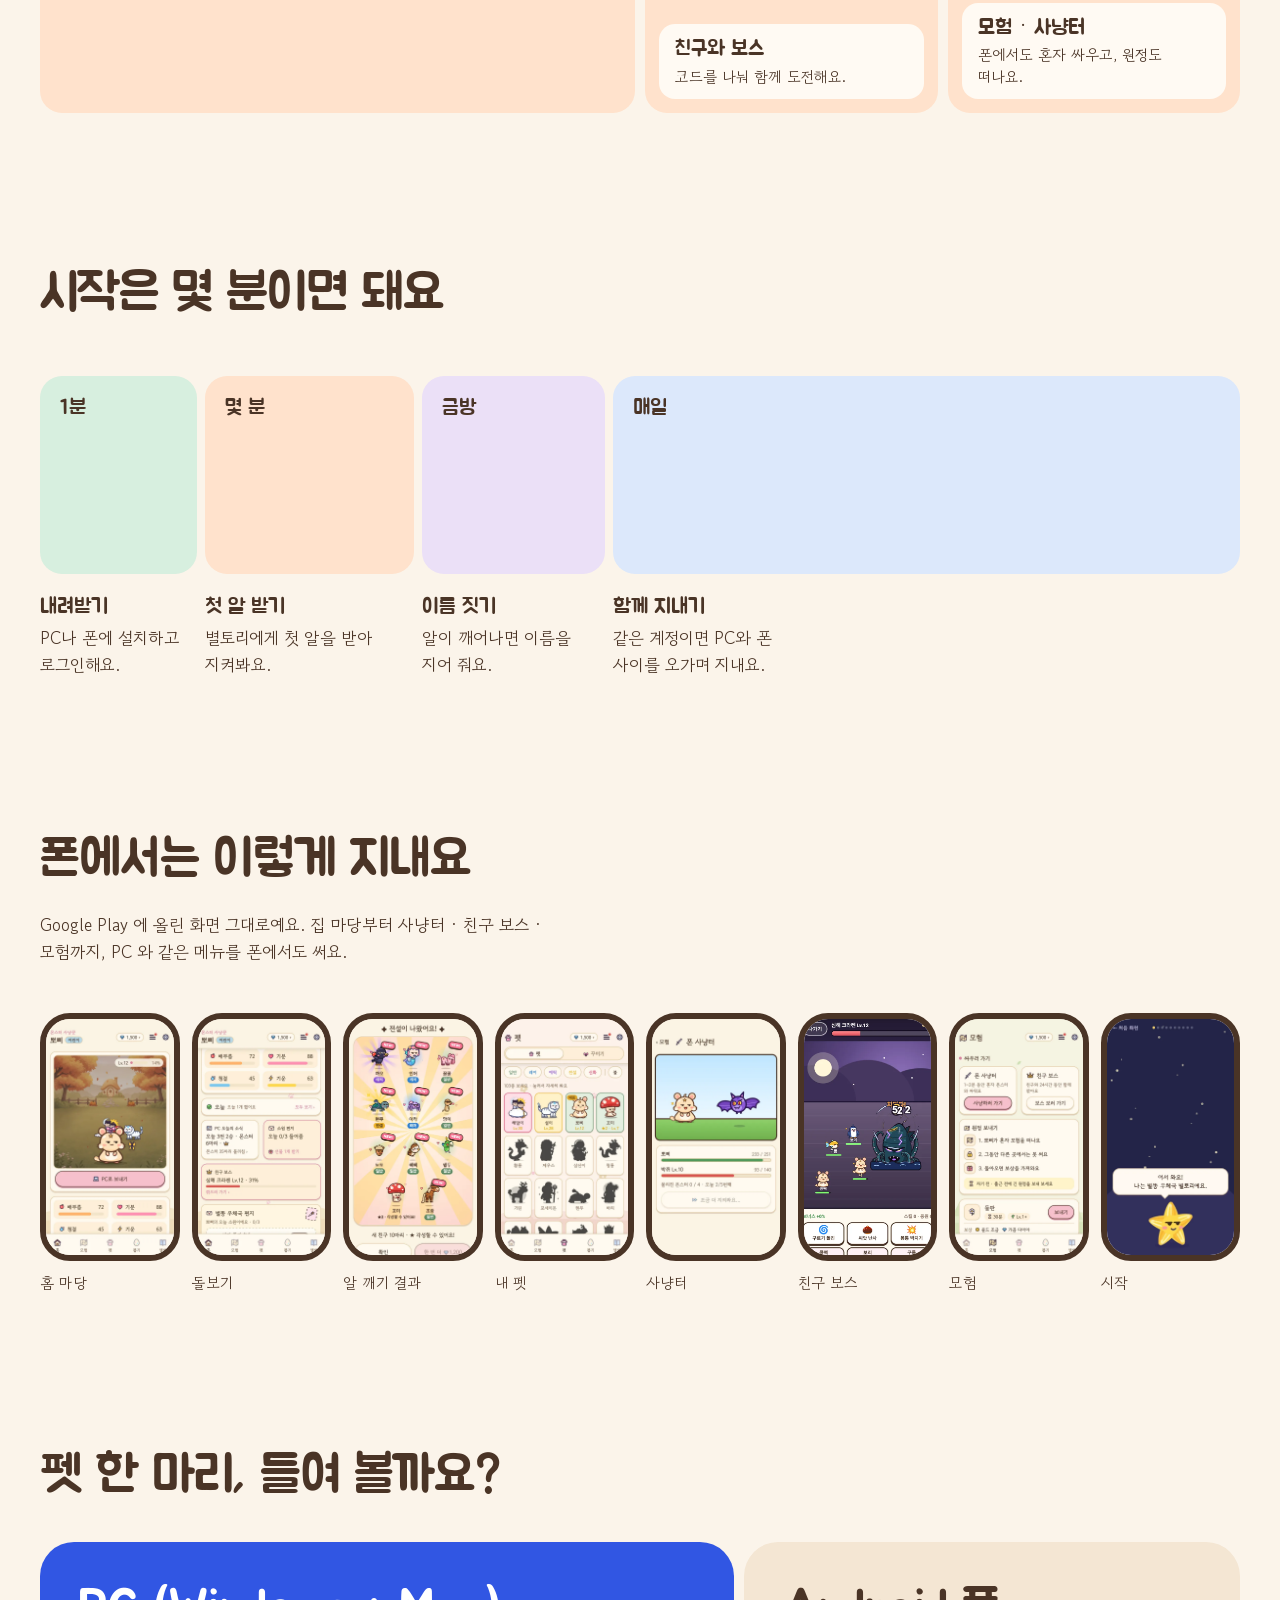
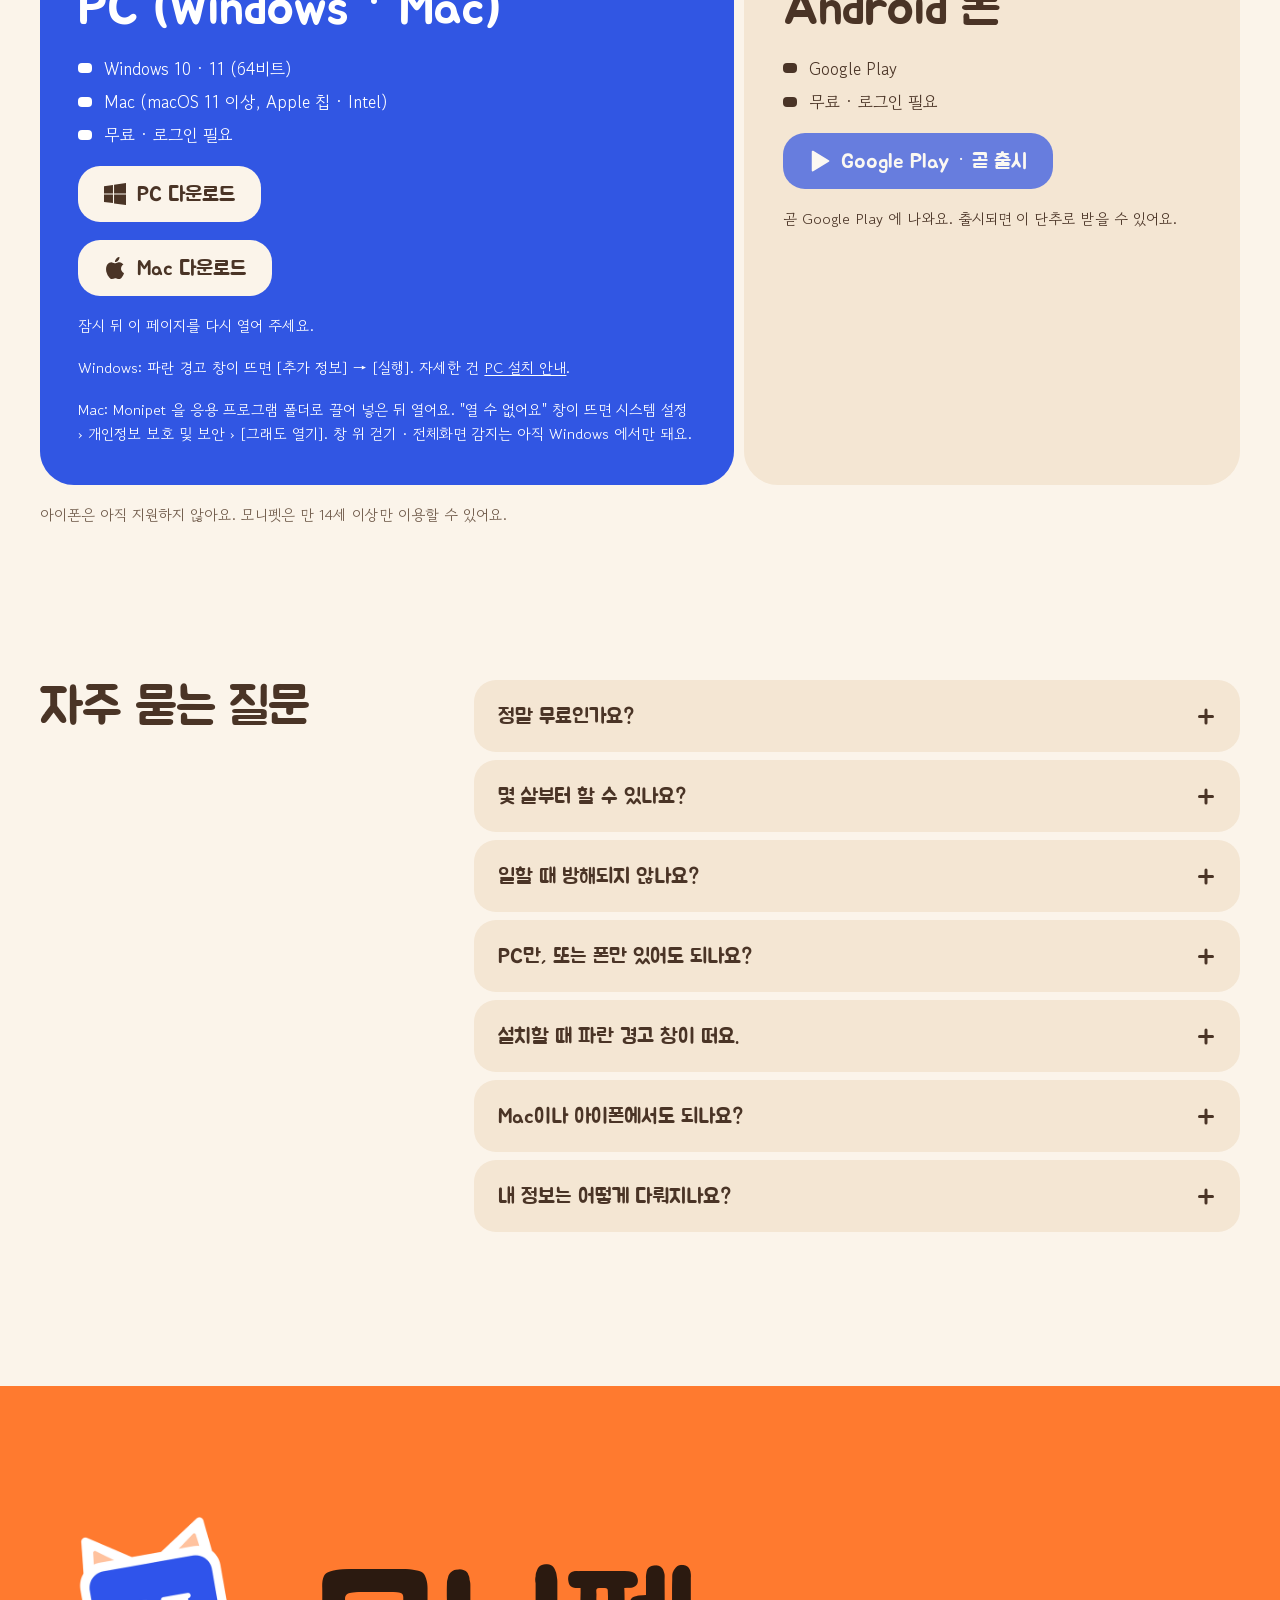
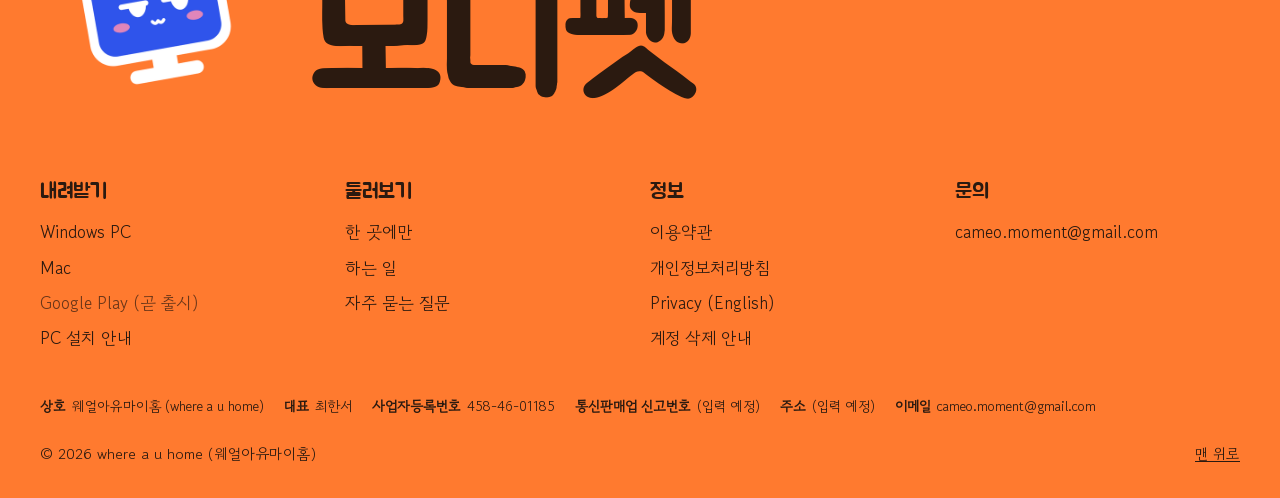
==== commit b8c66b7a: "feat(site): Mac 다운로드 단추 (첫 화면 · 내려받기 카드 · 바닥) — GitHub 릴리스 Monipet.dmg Co-Authored-By: Claude Opus 5" ====
--- a/index.html
+++ b/index.html
@@ -62,6 +62,9 @@
           <a class="btn" href="pc/" data-download data-fallback="pc/" data-ready="PC 다운로드">
             <svg viewBox="0 0 16 16" aria-hidden="true"><path fill="currentColor" d="M0 2.3 6.5 1.4v6.2H0zM7.3 1.3 16 0v7.6H7.3zM0 8.4h6.5v6.2L0 13.7zM7.3 8.4H16V16l-8.7-1.2z"/></svg>
             <span data-label>PC 다운로드</span></a>
+          <a class="btn alt" href="https://github.com/hanseo-choi/monipet-site/releases/latest/download/Monipet.dmg" data-mac-download>
+            <svg viewBox="0 0 16 16" aria-hidden="true"><path fill="currentColor" d="M11.182.008C11.148-.03 9.923.023 8.857 1.18c-1.066 1.156-.902 2.482-.878 2.516s1.52.087 2.475-1.258.762-2.391.728-2.43m3.314 11.733c-.048-.096-2.325-1.234-2.113-3.422s1.675-2.789 1.698-2.854-.597-.79-1.254-1.157a3.7 3.7 0 0 0-1.563-.434c-.108-.003-.483-.095-1.254.116-.508.139-1.653.589-1.968.607-.316.018-1.256-.522-2.267-.665-.647-.125-1.333.131-1.824.328-.49.196-1.422.754-2.074 2.237-.652 1.482-.311 3.83-.067 4.56s.625 1.924 1.273 2.796c.576.984 1.34 1.667 1.659 1.899s1.219.386 1.843.067c.502-.308 1.408-.485 1.766-.472.357.013 1.061.154 1.782.539.571.197 1.111.115 1.652-.105.541-.221 1.324-1.059 2.238-2.758q.52-1.185.473-1.282"/></svg>
+            <span>Mac 다운로드</span></a>
           <span class="btn alt soon" aria-disabled="true" title="Google Play 출시를 준비하고 있어요">
             <svg viewBox="0 0 16 16" aria-hidden="true"><path fill="currentColor" d="M2 1.2v13.6c0 .6.6.9 1.1.6l11.3-6.8a.7.7 0 0 0 0-1.2L3.1.6C2.6.3 2 .6 2 1.2z"/></svg>
             <span>Google Play · 곧 출시</span></span>
@@ -215,13 +218,17 @@
       <h2 id="dl-h" class="rise">펫 한 마리, 들여 볼까요?</h2>
       <div class="dl-grid">
         <div class="dl-card pc rise">
-          <h3>Windows PC</h3>
-          <ul><li>Windows 10 · 11 (64비트)</li><li>무료 · 로그인 필요</li></ul>
+          <h3>PC (Windows · Mac)</h3>
+          <ul><li>Windows 10 · 11 (64비트)</li><li>Mac (macOS 11 이상, Apple 칩 · Intel)</li><li>무료 · 로그인 필요</li></ul>
           <a class="btn" href="pc/" data-download data-fallback="pc/" data-ready="PC 다운로드">
             <svg viewBox="0 0 16 16" aria-hidden="true"><path fill="currentColor" d="M0 2.3 6.5 1.4v6.2H0zM7.3 1.3 16 0v7.6H7.3zM0 8.4h6.5v6.2L0 13.7zM7.3 8.4H16V16l-8.7-1.2z"/></svg>
             <span data-label>PC 다운로드</span></a>
+          <a class="btn" href="https://github.com/hanseo-choi/monipet-site/releases/latest/download/Monipet.dmg" data-mac-download>
+            <svg viewBox="0 0 16 16" aria-hidden="true"><path fill="currentColor" d="M11.182.008C11.148-.03 9.923.023 8.857 1.18c-1.066 1.156-.902 2.482-.878 2.516s1.52.087 2.475-1.258.762-2.391.728-2.43m3.314 11.733c-.048-.096-2.325-1.234-2.113-3.422s1.675-2.789 1.698-2.854-.597-.79-1.254-1.157a3.7 3.7 0 0 0-1.563-.434c-.108-.003-.483-.095-1.254.116-.508.139-1.653.589-1.968.607-.316.018-1.256-.522-2.267-.665-.647-.125-1.333.131-1.824.328-.49.196-1.422.754-2.074 2.237-.652 1.482-.311 3.83-.067 4.56s.625 1.924 1.273 2.796c.576.984 1.34 1.667 1.659 1.899s1.219.386 1.843.067c.502-.308 1.408-.485 1.766-.472.357.013 1.061.154 1.782.539.571.197 1.111.115 1.652-.105.541-.221 1.324-1.059 2.238-2.758q.52-1.185.473-1.282"/></svg>
+            <span>Mac 다운로드</span></a>
           <p class="small" data-download-version>Windows 10 · 11 · 무료</p>
-          <p class="small">파란 경고 창이 뜨면 [추가 정보] → [실행]. 자세한 건 <a href="pc/">PC 설치 안내</a>.</p>
+          <p class="small">Windows: 파란 경고 창이 뜨면 [추가 정보] → [실행]. 자세한 건 <a href="pc/">PC 설치 안내</a>.</p>
+          <p class="small">Mac: Monipet 을 응용 프로그램 폴더로 끌어 넣은 뒤 열어요. "열 수 없어요" 창이 뜨면 시스템 설정 › 개인정보 보호 및 보안 › [그래도 열기]. 창 위 걷기 · 전체화면 감지는 아직 Windows 에서만 돼요.</p>
         </div>
         <div class="dl-card and rise" style="--i:1">
           <h3>Android 폰</h3>
@@ -233,7 +240,7 @@
           <span id="ms-store" class="small" hidden>Microsoft Store (준비 중)</span>
         </div>
       </div>
-      <p class="after">아이폰 · Mac은 아직 지원하지 않아요. 모니펫은 만 14세 이상만 이용할 수 있어요.</p>
+      <p class="after">아이폰은 아직 지원하지 않아요. 모니펫은 만 14세 이상만 이용할 수 있어요.</p>
     </div>
   </section>
 
@@ -247,7 +254,7 @@
         <details name="faq" class="rise"><summary>일할 때 방해되지 않나요?</summary><p>펫 크기를 다섯 단계로 줄일 수 있고, 회의 중엔 트레이에서 한 번에 숨길 수 있어요. 방해 금지를 켜면 몬스터도 쉬어요.</p></details>
         <details name="faq" class="rise"><summary>PC만, 또는 폰만 있어도 되나요?</summary><p>네, 하나만 있어도 즐길 수 있어요. 둘 다 같은 계정으로 로그인하면 펫을 PC와 폰 사이로 데려갈 수 있어요. 펫은 언제나 한 곳에만 있어요.</p></details>
         <details name="faq" class="rise"><summary>설치할 때 파란 경고 창이 떠요.</summary><p>새로 나온 프로그램이라 Windows가 한 번 더 묻는 거예요. [추가 정보] → [실행]을 누르면 돼요. 자세한 건 <a href="pc/">PC 설치 안내</a>를 봐 주세요.</p></details>
-        <details name="faq" class="rise"><summary>Mac이나 아이폰에서도 되나요?</summary><p>지금은 Windows PC와 Android 폰만 지원해요.</p></details>
+        <details name="faq" class="rise"><summary>Mac이나 아이폰에서도 되나요?</summary><p>Mac은 돼요 (macOS 11 이상). 아이폰은 준비하고 있어요. 지금은 Windows · Mac PC와 Android 폰을 지원해요.</p></details>
         <details name="faq" class="rise"><summary>내 정보는 어떻게 다뤄지나요?</summary><p><a href="privacy/">개인정보처리방침</a>에 모은 정보와 보관 기간을 적어 두었어요. 계정과 데이터 삭제는 <a href="privacy/#delete">계정 삭제 안내</a>를 따라 하면 돼요.</p></details>
       </div>
     </div>
@@ -258,7 +265,7 @@
   <div class="wrap">
     <div class="big"><img src="img/icon-512.png" alt="" width="512" height="512" loading="lazy"><b>모니펫</b></div>
     <div class="links">
-      <div><h3>내려받기</h3><a href="#download">Windows PC</a><span class="soon-link" aria-disabled="true">Google Play (곧 출시)</span><a href="pc/">PC 설치 안내</a></div>
+      <div><h3>내려받기</h3><a href="#download">Windows PC</a><a href="https://github.com/hanseo-choi/monipet-site/releases/latest/download/Monipet.dmg">Mac</a><span class="soon-link" aria-disabled="true">Google Play (곧 출시)</span><a href="pc/">PC 설치 안내</a></div>
       <div><h3>둘러보기</h3><a href="#about">한 곳에만</a><a href="#features">하는 일</a><a href="#faq">자주 묻는 질문</a></div>
       <div><h3>정보</h3><a href="terms/">이용약관</a><a href="privacy/">개인정보처리방침</a><a href="privacy/en.html" lang="en">Privacy (English)</a><a href="privacy/#delete">계정 삭제 안내</a></div>
       <div><h3>문의</h3><a href="mailto:cameo.moment@gmail.com">cameo.moment@gmail.com</a></div>
